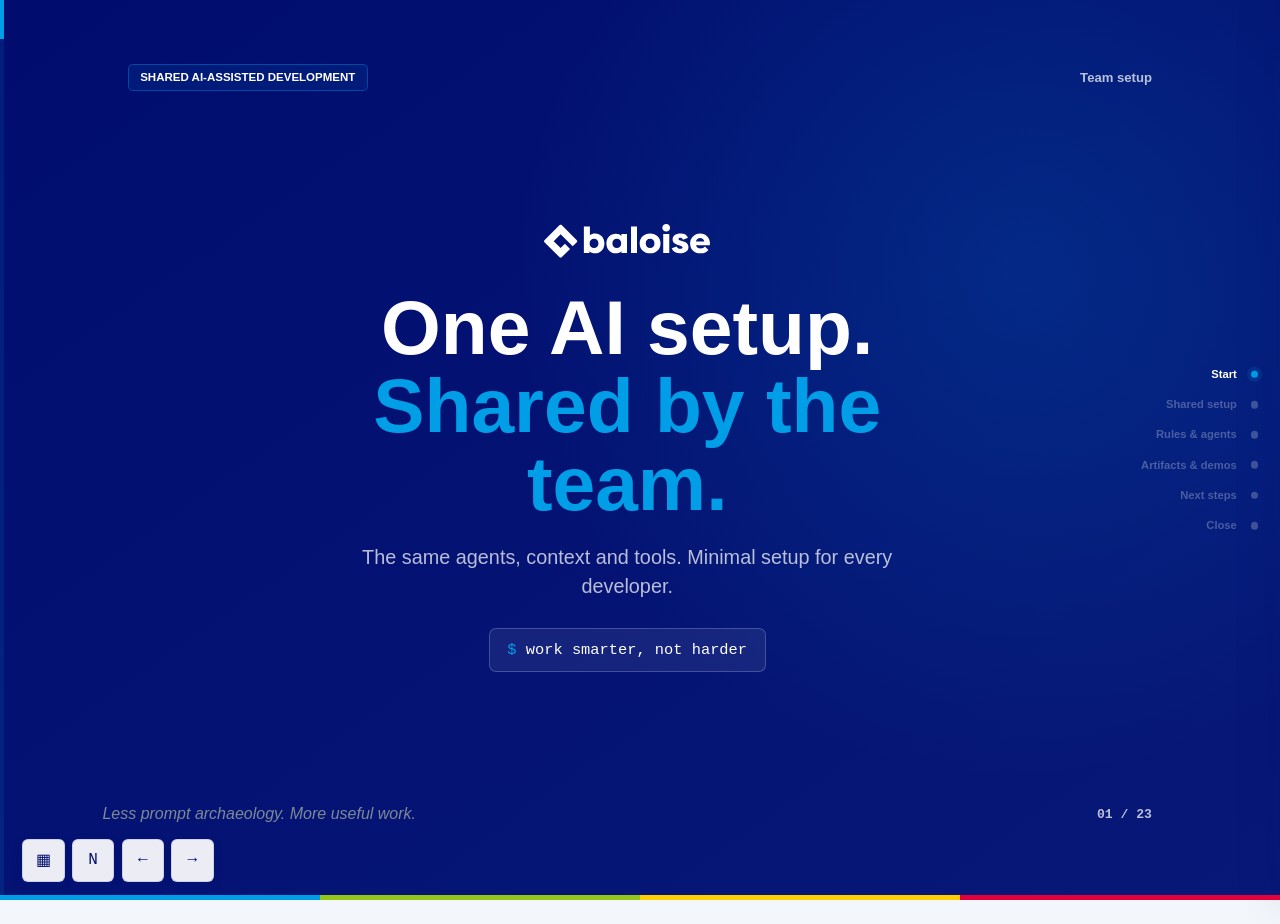
==== index.html @ f4392369 "Add AI workshop presentation" ====
<!doctype html>
<html lang="en">
<head>
  <meta charset="utf-8">
  <meta name="viewport" content="width=device-width, initial-scale=1">
  <meta name="color-scheme" content="dark">
  <title>From Individual AI Experiments to a Shared Team Workflow</title>
  <style>
    :root {
      --ink: #f7f3ea;
      --muted: #aaa8a0;
      --dim: #74756f;
      --night: #121514;
      --panel: #1b1f1d;
      --panel-strong: #222725;
      --line: #363c38;
      --coral: #ff6b52;
      --cyan: #4bd5e7;
      --mint: #6ce5a9;
      --yellow: #ffd166;
      --danger: #ff806c;
      --slide-padding: clamp(2rem, 5vw, 5.5rem);
      --display: "Bahnschrift", "Aptos Display", "Segoe UI", sans-serif;
      --body: "Aptos", "Trebuchet MS", sans-serif;
      --mono: "Cascadia Code", "Consolas", monospace;
    }

    * {
      box-sizing: border-box;
    }

    html,
    body {
      width: 100%;
      height: 100%;
      margin: 0;
      overflow: hidden;
      background: var(--night);
      color: var(--ink);
      font-family: var(--body);
    }

    body {
      background-image:
        linear-gradient(rgba(255, 255, 255, 0.025) 1px, transparent 1px),
        linear-gradient(90deg, rgba(255, 255, 255, 0.025) 1px, transparent 1px);
      background-size: 48px 48px;
    }

    button {
      color: inherit;
      font: inherit;
    }

    button:focus-visible {
      outline: 3px solid var(--cyan);
      outline-offset: 3px;
    }

    .deck {
      width: 100%;
      height: 100%;
      overflow: hidden;
    }

    .slide {
      position: absolute;
      inset: 0;
      display: grid;
      grid-template-rows: auto 1fr auto;
      gap: clamp(1rem, 2.5vh, 2rem);
      padding: var(--slide-padding);
      visibility: hidden;
      opacity: 0;
      transform: translateY(24px);
      transition: opacity 260ms ease, transform 260ms ease, visibility 260ms;
      isolation: isolate;
    }

    .slide::after {
      content: "";
      position: absolute;
      z-index: -1;
      right: -9vw;
      bottom: -18vw;
      width: min(46vw, 38rem);
      aspect-ratio: 1;
      border: 1px solid color-mix(in srgb, var(--slide-accent, var(--coral)) 36%, transparent);
      transform: rotate(18deg);
    }

    .slide.active {
      visibility: visible;
      opacity: 1;
      transform: translateY(0);
    }

    .slide.problem {
      --slide-accent: var(--coral);
    }

    .slide.solution {
      --slide-accent: var(--mint);
    }

    .slide.demo {
      --slide-accent: var(--cyan);
    }

    .slide.future {
      --slide-accent: var(--yellow);
    }

    .slide-header,
    .slide-footer {
      display: flex;
      align-items: center;
      justify-content: space-between;
      gap: 1rem;
      min-width: 0;
    }

    .kicker,
    .chapter,
    .slide-count {
      color: var(--muted);
      font-family: var(--mono);
      font-size: clamp(0.68rem, 1.1vw, 0.82rem);
      font-weight: 700;
      letter-spacing: 0;
      text-transform: uppercase;
    }

    .kicker {
      display: inline-flex;
      align-items: center;
      gap: 0.65rem;
      color: var(--slide-accent, var(--coral));
    }

    .kicker::before {
      content: "";
      width: 1.8rem;
      height: 0.2rem;
      background: currentColor;
    }

    .slide-body {
      display: grid;
      align-content: center;
      min-height: 0;
    }

    .slide-body.split {
      grid-template-columns: minmax(0, 1.04fr) minmax(18rem, 0.78fr);
      align-items: center;
      gap: clamp(2rem, 6vw, 7rem);
    }

    h1,
    h2,
    h3,
    p {
      margin-top: 0;
    }

    h1,
    h2,
    h3 {
      font-family: var(--display);
      font-weight: 720;
      letter-spacing: 0;
      text-wrap: balance;
    }

    h1 {
      max-width: 15ch;
      margin-bottom: 1.4rem;
      font-size: clamp(2.8rem, 7.1vw, 7.6rem);
      line-height: 0.96;
    }

    h2 {
      max-width: 17ch;
      margin-bottom: clamp(1rem, 2.2vh, 1.8rem);
      font-size: clamp(2.25rem, 5.2vw, 5.7rem);
      line-height: 0.98;
    }

    h3 {
      margin-bottom: 0.65rem;
      font-size: clamp(1.05rem, 1.7vw, 1.45rem);
      line-height: 1.15;
    }

    .accent {
      color: var(--slide-accent, var(--coral));
    }

    .lead {
      max-width: 52ch;
      margin-bottom: 0;
      color: var(--muted);
      font-size: clamp(1.1rem, 1.8vw, 1.55rem);
      line-height: 1.45;
    }

    .prompt {
      max-width: 46ch;
      margin: clamp(1.3rem, 3vh, 2.5rem) 0 0;
      padding-left: clamp(1.1rem, 2vw, 1.8rem);
      border-left: 0.28rem solid var(--slide-accent, var(--coral));
      font-family: var(--display);
      font-size: clamp(1.35rem, 2.8vw, 2.8rem);
      line-height: 1.2;
      text-wrap: balance;
    }

    .clean-list {
      display: grid;
      gap: clamp(0.75rem, 1.8vh, 1.2rem);
      max-width: 52rem;
      margin: 0;
      padding: 0;
      list-style: none;
      color: var(--muted);
      font-size: clamp(1.05rem, 1.75vw, 1.48rem);
      line-height: 1.35;
    }

    .clean-list li {
      position: relative;
      padding-left: 1.6rem;
    }

    .clean-list li::before {
      content: "";
      position: absolute;
      top: 0.58em;
      left: 0;
      width: 0.48rem;
      height: 0.48rem;
      background: var(--slide-accent, var(--coral));
    }

    .clean-list strong {
      color: var(--ink);
    }

    .signal {
      position: relative;
      display: grid;
      place-items: center;
      min-height: min(54vh, 31rem);
      overflow: hidden;
      border: 1px solid var(--line);
      background: rgba(27, 31, 29, 0.76);
    }

    .signal::before,
    .signal::after {
      content: "";
      position: absolute;
      width: 66%;
      aspect-ratio: 1;
      border: 1px solid color-mix(in srgb, var(--slide-accent, var(--coral)) 55%, transparent);
      transform: rotate(45deg);
    }

    .signal::after {
      width: 38%;
    }

    .signal-label {
      z-index: 1;
      width: 8rem;
      height: 8rem;
      display: grid;
      place-items: center;
      background: var(--slide-accent, var(--coral));
      color: var(--night);
      font-family: var(--display);
      font-size: 3rem;
      font-weight: 800;
    }

    .terminal {
      width: min(100%, 46rem);
      margin-top: clamp(1.5rem, 4vh, 3rem);
      overflow: hidden;
      border: 1px solid #454b47;
      background: #0b0e0d;
      box-shadow: 14px 14px 0 color-mix(in srgb, var(--slide-accent, var(--cyan)) 22%, transparent);
    }

    .terminal-bar {
      display: flex;
      align-items: center;
      gap: 0.45rem;
      height: 2.35rem;
      padding: 0 0.85rem;
      border-bottom: 1px solid #2b302d;
      background: #171b19;
    }

    .terminal-dot {
      width: 0.62rem;
      height: 0.62rem;
      border-radius: 50%;
      background: var(--dim);
    }

    .terminal-dot:first-child { background: var(--coral); }
    .terminal-dot:nth-child(2) { background: var(--yellow); }
    .terminal-dot:nth-child(3) { background: var(--mint); }

    .terminal code {
      display: block;
      padding: clamp(1.2rem, 3vw, 2rem);
      color: var(--ink);
      font-family: var(--mono);
      font-size: clamp(1.05rem, 2.2vw, 2rem);
      line-height: 1.5;
      white-space: nowrap;
    }

    .terminal code::before {
      content: "> ";
      color: var(--slide-accent, var(--cyan));
    }

    .lesson {
      align-self: end;
      max-width: 68rem;
      display: flex;
      align-items: end;
      justify-content: space-between;
      gap: 1.5rem;
      padding-top: 1.1rem;
      border-top: 1px solid var(--line);
      color: var(--muted);
      font-size: clamp(0.95rem, 1.45vw, 1.22rem);
      line-height: 1.4;
    }

    .lesson strong {
      color: var(--slide-accent, var(--mint));
      font-family: var(--mono);
      text-transform: uppercase;
    }

    .speaker-notes {
      display: none;
    }

    .flow {
      display: grid;
      grid-template-columns: repeat(3, 1fr);
      gap: 1px;
      width: min(100%, 64rem);
      margin-top: clamp(1.5rem, 4vh, 3rem);
      background: var(--line);
      border: 1px solid var(--line);
    }

    .flow-step {
      min-height: 8rem;
      padding: clamp(1rem, 2.4vw, 1.8rem);
      background: var(--panel);
    }

    .flow-step span {
      display: block;
      margin-bottom: 1rem;
      color: var(--slide-accent, var(--mint));
      font-family: var(--mono);
      font-weight: 700;
    }

    .flow-step p {
      margin: 0;
      color: var(--muted);
      line-height: 1.35;
    }

    .agent-grid,
    .topic-grid,
    .need-grid {
      display: grid;
      gap: 1px;
      width: min(100%, 68rem);
      background: var(--line);
      border: 1px solid var(--line);
    }

    .agent-grid,
    .topic-grid {
      grid-template-columns: repeat(2, 1fr);
    }

    .need-grid {
      grid-template-columns: repeat(3, 1fr);
    }

    .agent,
    .topic,
    .need {
      min-width: 0;
      padding: clamp(1rem, 2.5vw, 1.8rem);
      background: var(--panel);
    }

    .agent p,
    .topic p,
    .need p {
      margin: 0;
      color: var(--muted);
      font-size: clamp(0.9rem, 1.35vw, 1.12rem);
      line-height: 1.35;
    }

    .agent-number,
    .topic-number {
      display: block;
      margin-bottom: 0.8rem;
      color: var(--slide-accent, var(--mint));
      font-family: var(--mono);
      font-size: 0.8rem;
      font-weight: 700;
    }

    .measure {
      text-align: center;
    }

    .measure h2 {
      max-width: none;
      margin: 0;
      font-family: Georgia, "Times New Roman", serif;
      font-size: clamp(3.2rem, 9vw, 9.5rem);
      font-style: italic;
      font-weight: 500;
      line-height: 0.96;
    }

    .measure .approval {
      display: inline-block;
      margin-top: clamp(1.8rem, 5vh, 4rem);
      padding: 0.7rem 1rem;
      border: 1px solid var(--mint);
      color: var(--mint);
      font-family: var(--mono);
      font-size: clamp(0.85rem, 1.4vw, 1.1rem);
      text-transform: uppercase;
    }

    .agenda {
      display: grid;
      grid-template-columns: repeat(4, 1fr);
      gap: 1px;
      width: min(100%, 72rem);
      background: var(--line);
      border: 1px solid var(--line);
      counter-reset: agenda;
    }

    .agenda-item {
      min-height: 9rem;
      padding: clamp(1rem, 2vw, 1.5rem);
      background: var(--panel);
      counter-increment: agenda;
    }

    .agenda-item::before {
      content: "0" counter(agenda);
      display: block;
      margin-bottom: 1.1rem;
      color: var(--cyan);
      font-family: var(--mono);
      font-size: 0.8rem;
      font-weight: 700;
    }

    .agenda-item:nth-child(5)::before,
    .agenda-item:nth-child(6)::before,
    .agenda-item:nth-child(7)::before {
      content: counter(agenda);
    }

    .agenda-item p {
      margin: 0;
      color: var(--muted);
      line-height: 1.3;
    }

    .demo-layout {
      display: grid;
      grid-template-columns: minmax(0, 1fr) minmax(18rem, 0.8fr);
      align-items: center;
      gap: clamp(2rem, 6vw, 7rem);
    }

    .watch-list {
      display: grid;
      gap: 1px;
      background: var(--line);
      border: 1px solid var(--line);
    }

    .watch-item {
      display: flex;
      gap: 1rem;
      align-items: baseline;
      padding: 1rem 1.2rem;
      background: var(--panel);
      color: var(--muted);
      font-size: clamp(0.95rem, 1.45vw, 1.16rem);
    }

    .watch-item span {
      flex: 0 0 auto;
      color: var(--cyan);
      font-family: var(--mono);
      font-size: 0.78rem;
      font-weight: 700;
    }

    .pipeline {
      display: grid;
      grid-template-columns: repeat(5, 1fr);
      gap: 1px;
      width: min(100%, 74rem);
      background: var(--line);
      border: 1px solid var(--line);
      counter-reset: pipeline;
    }

    .pipeline-step {
      min-height: 9.5rem;
      padding: clamp(0.9rem, 1.8vw, 1.35rem);
      background: var(--panel);
      counter-increment: pipeline;
    }

    .pipeline-step::before {
      content: counter(pipeline, decimal-leading-zero);
      display: block;
      margin-bottom: 1.3rem;
      color: var(--yellow);
      font-family: var(--mono);
      font-size: 0.78rem;
      font-weight: 700;
    }

    .pipeline-step p {
      margin: 0;
      color: var(--muted);
      font-size: clamp(0.82rem, 1.2vw, 1rem);
      line-height: 1.35;
    }

    .closing-question {
      max-width: 31ch;
      margin: clamp(1.3rem, 3vh, 2.5rem) 0;
      color: var(--ink);
      font-family: Georgia, "Times New Roman", serif;
      font-size: clamp(1.5rem, 3.3vw, 3.3rem);
      font-style: italic;
      line-height: 1.2;
      text-wrap: balance;
    }

    .closing-beat {
      display: inline-block;
      padding: 0.7rem 0.9rem;
      background: var(--yellow);
      color: var(--night);
      font-family: var(--mono);
      font-size: clamp(0.72rem, 1.1vw, 0.9rem);
      font-weight: 700;
    }

    .controls {
      position: fixed;
      z-index: 20;
      right: 1.2rem;
      bottom: 1.1rem;
      display: flex;
      gap: 0.45rem;
    }

    .control-button {
      width: 2.65rem;
      height: 2.65rem;
      display: grid;
      place-items: center;
      padding: 0;
      border: 1px solid var(--line);
      background: rgba(18, 21, 20, 0.88);
      font-family: var(--mono);
      font-size: 1rem;
      cursor: pointer;
      backdrop-filter: blur(8px);
    }

    .control-button:hover {
      border-color: var(--cyan);
      color: var(--cyan);
    }

    .progress {
      position: fixed;
      z-index: 21;
      inset: 0 0 auto;
      height: 0.22rem;
      background: rgba(255, 255, 255, 0.08);
    }

    .progress-bar {
      width: 0;
      height: 100%;
      background: var(--coral);
      transition: width 220ms ease, background 220ms ease;
    }

    .notes-panel {
      position: fixed;
      z-index: 30;
      top: 0;
      right: 0;
      width: min(36rem, 92vw);
      height: 100%;
      padding: 4.5rem 2rem 2rem;
      overflow-y: auto;
      border-left: 1px solid var(--line);
      background: rgba(18, 21, 20, 0.98);
      transform: translateX(101%);
      transition: transform 220ms ease;
    }

    .notes-panel.open {
      transform: translateX(0);
    }

    .notes-panel h2 {
      margin-bottom: 1.5rem;
      font-size: 1.7rem;
    }

    .notes-content {
      color: #d3d0c8;
      font-size: 1.08rem;
      line-height: 1.65;
    }

    .notes-content p,
    .notes-content li {
      margin-bottom: 0.9rem;
    }

    .notes-close {
      position: absolute;
      top: 1rem;
      right: 1rem;
    }

    .overview .deck {
      display: grid;
      grid-template-columns: repeat(4, minmax(15rem, 1fr));
      gap: 1rem;
      padding: 1rem;
      overflow: auto;
    }

    .overview .slide {
      position: relative;
      inset: auto;
      width: 100%;
      min-height: 13rem;
      display: block;
      padding: 1.2rem;
      visibility: visible;
      opacity: 1;
      transform: none;
      overflow: hidden;
      border: 1px solid var(--line);
      background: var(--night);
      cursor: pointer;
    }

    .overview .slide.active {
      border-color: var(--cyan);
    }

    .overview .slide-header,
    .overview .slide-footer,
    .overview .lesson,
    .overview .signal,
    .overview .terminal,
    .overview .clean-list,
    .overview .flow,
    .overview .agent-grid,
    .overview .topic-grid,
    .overview .agenda,
    .overview .watch-list,
    .overview .pipeline,
    .overview .need-grid,
    .overview .lead,
    .overview .prompt,
    .overview .approval,
    .overview .closing-question,
    .overview .closing-beat {
      display: none;
    }

    .overview .slide-body,
    .overview .slide-body.split,
    .overview .demo-layout {
      display: block;
    }

    .overview h1,
    .overview h2 {
      display: block;
      margin: 0;
      font-size: 1.35rem;
      line-height: 1.08;
    }

    .overview .measure h2 {
      font-family: var(--display);
      font-style: normal;
    }

    @media (max-width: 900px) {
      :root {
        --slide-padding: clamp(1.3rem, 5vw, 2.5rem);
      }

      .slide-body.split,
      .demo-layout {
        grid-template-columns: 1fr;
        gap: 1.4rem;
      }

      .signal {
        display: none;
      }

      .need-grid,
      .pipeline {
        grid-template-columns: repeat(2, 1fr);
      }

      .agenda {
        grid-template-columns: repeat(2, 1fr);
      }

      .overview .deck {
        grid-template-columns: repeat(2, minmax(12rem, 1fr));
      }
    }

    @media (max-width: 620px) {
      .slide {
        overflow-x: hidden;
        overflow-y: auto;
        padding-bottom: 4.5rem;
      }

      .chapter {
        display: none;
      }

      .agent-grid,
      .topic-grid,
      .need-grid,
      .pipeline,
      .flow {
        grid-template-columns: 1fr;
      }

      .agenda {
        grid-template-columns: repeat(2, 1fr);
      }

      .agenda-item {
        min-height: 6.5rem;
      }

      .overview .deck {
        grid-template-columns: 1fr;
      }
    }

    @media (max-height: 720px) and (min-width: 901px) {
      :root {
        --slide-padding: 2rem 4rem;
      }

      h2 {
        font-size: clamp(2rem, 4.5vw, 4rem);
      }

      .clean-list {
        gap: 0.55rem;
        font-size: 1rem;
      }

      .agent,
      .topic,
      .need,
      .flow-step,
      .pipeline-step {
        padding: 0.9rem;
        min-height: 0;
      }
    }

    @media print {
      html,
      body {
        height: auto;
        overflow: visible;
        background: var(--night);
      }

      .deck {
        height: auto;
        overflow: visible;
      }

      .slide {
        position: relative;
        width: 100vw;
        height: 100vh;
        page-break-after: always;
        visibility: visible;
        opacity: 1;
        transform: none;
      }

      .controls,
      .progress,
      .notes-panel {
        display: none;
      }
    }

    @media (prefers-reduced-motion: reduce) {
      *,
      *::before,
      *::after {
        scroll-behavior: auto !important;
        transition-duration: 0.01ms !important;
      }
    }

    /* Corporate training theme */
    :root {
      --ink: #000d6e;
      --muted: #3d4f63;
      --dim: #7d8997;
      --night: #000d6e;
      --panel: #ffffff;
      --panel-strong: #f3f6fa;
      --line: #dde3ea;
      --coral: #e4003a;
      --cyan: #009ee7;
      --mint: #94c617;
      --yellow: #ffce00;
      --danger: #e4003a;
      --display: "Aptos Display", "Segoe UI", sans-serif;
      --body: "Aptos", "Segoe UI", sans-serif;
      --mono: "Cascadia Code", "Consolas", monospace;
    }

    html,
    body {
      background: #f3f6fa;
      color: var(--ink);
    }

    body::after {
      content: "";
      position: fixed;
      z-index: 50;
      inset: auto 0 0;
      height: 5px;
      background: linear-gradient(90deg, var(--cyan) 0 25%, var(--mint) 25% 50%, var(--yellow) 50% 75%, var(--coral) 75%);
      pointer-events: none;
    }

    .deck {
      background: #f3f6fa;
    }

    .slide {
      --slide-accent: var(--cyan);
      padding: clamp(2.5rem, 5vw, 5.5rem) clamp(5rem, 10vw, 11rem) clamp(3rem, 6vw, 5.5rem) clamp(3rem, 8vw, 9rem);
      background:
        radial-gradient(circle at 14% 18%, rgba(0, 158, 231, 0.06), transparent 24rem),
        #ffffff;
    }

    .slide::after {
      display: none;
    }

    .slide:first-child,
    .slide.dark-slide,
    .slide:last-child {
      background:
        radial-gradient(circle at 80% 30%, rgba(0, 158, 231, 0.16), transparent 32rem),
        linear-gradient(145deg, #000d6e, #071878);
      color: #ffffff;
    }

    .slide:first-child .chapter,
    .slide:first-child .lead,
    .slide:first-child .slide-count,
    .slide.dark-slide .chapter,
    .slide.dark-slide .slide-count,
    .slide:last-child .chapter,
    .slide:last-child .lead,
    .slide:last-child .slide-count {
      color: rgba(255, 255, 255, 0.72);
    }

    .slide:first-child .kicker,
    .slide.dark-slide .kicker,
    .slide:last-child .kicker {
      color: #ffffff;
    }

    .slide:first-child .accent,
    .slide.dark-slide .accent,
    .slide:last-child .accent {
      color: var(--cyan);
    }

    .slide:first-child .slide-header::after {
      display: none;
    }

    .slide:first-child .slide-body.split {
      display: flex;
      align-items: center;
      justify-content: center;
      text-align: center;
    }

    .slide:first-child .slide-body > div:first-child {
      display: flex;
      max-width: 62rem;
      flex-direction: column;
      align-items: center;
    }

    .slide:first-child h1 {
      max-width: 15ch;
      margin-bottom: 1.3rem;
      font-size: clamp(3.4rem, 6vw, 6.4rem);
    }

    .slide:first-child .signal {
      display: none;
    }

    .brand-mark {
      margin-bottom: clamp(1.5rem, 3vh, 2.4rem);
      color: #ffffff;
      line-height: 1;
    }

    .brand-logo {
      display: inline-flex;
      align-items: center;
    }

    .brand-logo svg {
      display: block;
      width: clamp(7.2rem, 10vw, 9.8rem);
      height: auto;
    }

    .brand-mark .brand-logo svg {
      width: clamp(9rem, 13vw, 12rem);
    }

    .brand-logo path {
      fill: currentColor;
    }

    .title-command {
      margin-top: clamp(1.5rem, 3vh, 2.4rem);
      padding: 0.75rem 1.1rem;
      border: 1px solid rgba(255, 255, 255, 0.2);
      border-radius: 7px;
      background: rgba(255, 255, 255, 0.07);
      color: #ffffff;
      font-family: var(--mono);
      font-size: clamp(0.85rem, 1.2vw, 1rem);
    }

    .title-command::before {
      content: "$ ";
      color: var(--cyan);
    }

    .slide-header {
      position: relative;
      z-index: 2;
    }

    .slide-header::after {
      display: none;
    }

    .header-logo {
      position: fixed;
      top: clamp(1.4rem, 3vw, 2.5rem);
      left: clamp(1.5rem, 3.5vw, 4rem);
      color: var(--ink);
    }

    .slide:first-child .header-logo,
    .slide.dark-slide .header-logo,
    .slide:last-child .header-logo {
      color: #ffffff;
    }

    .kicker {
      margin-left: clamp(0rem, 2vw, 2rem);
      padding: 0.4rem 0.7rem;
      border: 1px solid color-mix(in srgb, var(--slide-accent) 35%, transparent);
      border-radius: 5px;
      background: color-mix(in srgb, var(--slide-accent) 9%, transparent);
      color: var(--slide-accent);
      font-family: var(--body);
      font-size: clamp(0.68rem, 0.9vw, 0.8rem);
      letter-spacing: 0;
    }

    .kicker::before {
      display: none;
    }

    .chapter {
      color: var(--dim);
      font-family: var(--body);
      font-weight: 600;
      text-transform: none;
    }

    h1,
    h2,
    h3 {
      color: inherit;
      font-weight: 800;
    }

    h1 {
      max-width: 18ch;
      font-size: clamp(3rem, 6.3vw, 6.8rem);
      line-height: 1.02;
    }

    h2 {
      max-width: 21ch;
      width: fit-content;
      padding-bottom: 0.55rem;
      border-bottom: 0.22rem solid var(--slide-accent);
      font-size: clamp(2.3rem, 4.3vw, 4.8rem);
      line-height: 1.04;
    }

    h3 {
      color: var(--slide-accent);
    }

    .accent {
      color: var(--slide-accent);
    }

    .lead {
      color: var(--muted);
      font-size: clamp(1.05rem, 1.55vw, 1.42rem);
    }

    .prompt,
    .closing-question {
      padding: 1.25rem 1.5rem;
      border: 0;
      border-left: 5px solid var(--cyan);
      border-radius: 0 8px 8px 0;
      background: #f3f6fa;
      color: var(--ink);
      font-family: var(--body);
      font-style: normal;
      font-weight: 700;
      box-shadow: 0 5px 18px rgba(0, 13, 110, 0.06);
    }

    .clean-list {
      color: var(--muted);
    }

    .clean-list li {
      padding: 0.85rem 1rem 0.85rem 2.9rem;
      border: 1px solid var(--line);
      border-radius: 8px;
      background: #ffffff;
      box-shadow: 0 4px 14px rgba(0, 13, 110, 0.04);
    }

    .clean-list li::before {
      top: 1.25rem;
      left: 1.15rem;
      width: 0.62rem;
      height: 0.62rem;
      border-radius: 50%;
    }

    .clean-list strong {
      color: var(--ink);
    }

    .signal {
      min-height: min(48vh, 27rem);
      border: 0;
      border-radius: 8px;
      background: linear-gradient(145deg, #000d6e, #082080);
      box-shadow: 0 18px 48px rgba(0, 13, 110, 0.16);
    }

    .signal::before,
    .signal::after {
      border-color: rgba(255, 255, 255, 0.18);
      border-radius: 50%;
      transform: none;
    }

    .signal-label {
      width: auto;
      min-width: 7rem;
      height: 7rem;
      padding: 0 1.15rem;
      border: 1px solid rgba(255, 255, 255, 0.2);
      border-radius: 8px;
      background: rgba(255, 255, 255, 0.09);
      color: #ffffff;
      font-size: 2.5rem;
      backdrop-filter: blur(8px);
    }

    .terminal {
      border: 0;
      border-radius: 8px;
      background: #0b1437;
      box-shadow: 0 14px 32px rgba(0, 13, 110, 0.18);
    }

    .terminal-bar {
      background: #111d47;
    }

    .terminal code {
      color: #ffffff;
    }

    .lesson {
      max-width: none;
      padding: 1rem 1.2rem;
      border: 1px solid rgba(148, 198, 23, 0.35);
      border-left: 5px solid var(--mint);
      border-radius: 8px;
      background: #f6faea;
      color: var(--muted);
    }

    .lesson strong {
      color: #668c00;
      font-family: var(--body);
    }

    .flow,
    .agent-grid,
    .topic-grid,
    .need-grid,
    .agenda,
    .pipeline,
    .watch-list {
      gap: 1rem;
      border: 0;
      background: transparent;
    }

    .flow-step,
    .agent,
    .topic,
    .need,
    .agenda-item,
    .pipeline-step,
    .watch-item {
      border: 1px solid var(--line);
      border-radius: 8px;
      background: #ffffff;
      box-shadow: 0 5px 18px rgba(0, 13, 110, 0.05);
    }

    .flow-step span,
    .agent-number,
    .topic-number,
    .agenda-item::before,
    .pipeline-step::before,
    .watch-item span {
      color: var(--slide-accent);
    }

    .flow-step p,
    .agent p,
    .topic p,
    .need p,
    .agenda-item p,
    .pipeline-step p,
    .watch-item {
      color: var(--muted);
    }

    .measure h2 {
      width: auto;
      border: 0;
      color: #ffffff;
      font-family: var(--display);
      font-style: normal;
      font-weight: 800;
    }

    .measure .approval {
      border-radius: 6px;
      background: rgba(255, 255, 255, 0.08);
      color: #ffffff;
    }

    .closing-beat {
      border-radius: 5px;
    }

    .slide-footer {
      color: var(--dim);
    }

    .slide-count {
      color: var(--dim);
    }

    .controls {
      right: auto;
      left: 1.4rem;
      bottom: 1.15rem;
    }

    .control-button {
      border-color: rgba(0, 13, 110, 0.12);
      border-radius: 6px;
      background: rgba(255, 255, 255, 0.92);
      color: var(--ink);
      box-shadow: 0 3px 12px rgba(0, 13, 110, 0.08);
    }

    .progress {
      inset: 0 auto 0 0;
      width: 4px;
      height: 100%;
      background: rgba(0, 158, 231, 0.12);
    }

    .progress-bar {
      width: 100% !important;
      height: 0;
      background: var(--cyan) !important;
      transition: height 220ms ease;
    }

    .chapter-rail {
      position: fixed;
      z-index: 18;
      top: 50%;
      right: 1.35rem;
      display: grid;
      gap: 1.05rem;
      width: 7.5rem;
      transform: translateY(-50%);
    }

    .rail-item {
      position: relative;
      padding-right: 1.35rem;
      color: #aab3bf;
      font-size: 0.7rem;
      font-weight: 600;
      line-height: 1.2;
      text-align: right;
      transition: color 180ms ease;
    }

    .rail-item::after {
      content: "";
      position: absolute;
      top: 50%;
      right: 0;
      width: 0.48rem;
      height: 0.48rem;
      border-radius: 50%;
      background: #dce1e8;
      transform: translateY(-50%);
    }

    .rail-item.active {
      color: var(--cyan);
    }

    .rail-item.active::after {
      background: var(--cyan);
      box-shadow: 0 0 0 4px rgba(0, 158, 231, 0.14);
    }

    body.title-view .rail-item {
      color: rgba(255, 255, 255, 0.28);
    }

    body.title-view .rail-item.active {
      color: #ffffff;
    }

    body.title-view .rail-item::after {
      background: rgba(255, 255, 255, 0.24);
    }

    body.title-view .rail-item.active::after {
      background: var(--cyan);
    }

    .notes-panel {
      border-color: var(--line);
      background: rgba(255, 255, 255, 0.98);
      color: var(--ink);
      box-shadow: -12px 0 40px rgba(0, 13, 110, 0.12);
    }

    .notes-content {
      color: var(--muted);
    }

    .overview .deck {
      background: #f3f6fa;
    }

    .overview .slide {
      border-color: var(--line);
      border-radius: 8px;
      background: #ffffff;
      color: var(--ink);
      box-shadow: 0 5px 18px rgba(0, 13, 110, 0.06);
    }

    .overview .slide:first-child,
    .overview .slide.dark-slide,
    .overview .slide:last-child {
      background: var(--night);
      color: #ffffff;
    }

    @media (max-width: 900px) {
      .slide {
        padding: 4rem 2rem 5rem;
      }

      .slide-header::after {
        top: 1rem;
        left: 1.3rem;
      }

      .header-logo {
        top: 1rem;
        left: 1.3rem;
      }

      .kicker {
        margin-left: 0;
      }

      .chapter-rail {
        display: none;
      }
    }

    .step-row {
      display: grid;
      grid-template-columns: repeat(4, 1fr);
      gap: 1rem;
      width: min(100%, 72rem);
      margin-top: 2rem;
    }

    .step-card,
    .server-card,
    .permission-card,
    .workspace-card,
    .artifact-card,
    .response-card {
      border: 1px solid var(--line);
      border-radius: 8px;
      background: #ffffff;
      box-shadow: 0 5px 18px rgba(0, 13, 110, 0.05);
    }

    .step-card {
      position: relative;
      min-height: 9rem;
      padding: 1.35rem;
    }

    .step-card:not(:last-child)::after {
      content: "→";
      position: absolute;
      z-index: 2;
      top: 50%;
      right: -1.05rem;
      color: var(--cyan);
      font-size: 1.2rem;
      font-weight: 800;
      transform: translateY(-50%);
    }

    .step-card span,
    .code-caption,
    .mini-label {
      display: block;
      margin-bottom: 0.65rem;
      color: var(--slide-accent);
      font-size: 0.75rem;
      font-weight: 800;
      text-transform: uppercase;
    }

    .step-card p {
      margin: 0;
      color: var(--muted);
      font-size: clamp(0.98rem, 1.3vw, 1.15rem);
      line-height: 1.35;
    }

    .mcp-layout,
    .config-layout,
    .artifact-layout,
    .setup-layout,
    .response-layout {
      display: grid;
      grid-template-columns: minmax(0, 1fr) minmax(20rem, 0.9fr);
      gap: clamp(1.5rem, 3vw, 2.5rem);
      width: min(100%, 76rem);
      align-items: stretch;
    }

    .code-panel {
      min-width: 0;
      overflow: hidden;
      border-radius: 8px;
      background: #0b1437;
      color: #ffffff;
      box-shadow: 0 14px 32px rgba(0, 13, 110, 0.16);
    }

    .code-panel .terminal-bar {
      border-bottom-color: rgba(255, 255, 255, 0.08);
    }

    .code-panel pre {
      max-height: 22rem;
      margin: 0;
      padding: 1.35rem 1.5rem;
      overflow: hidden;
      font-family: var(--mono);
      font-size: clamp(0.76rem, 1.05vw, 0.98rem);
      line-height: 1.55;
      white-space: pre-wrap;
    }

    .code-key { color: #71d4ff; }
    .code-value { color: #b8dc69; }
    .code-comment { color: #8390ac; }

    .permission-card {
      position: relative;
      min-height: 21rem;
      padding: 1.5rem;
      border: 2px dashed #aeb9c6;
      background: #f7f9fb;
    }

    .permission-placeholder {
      display: grid;
      height: 100%;
      place-content: center;
      gap: 0.75rem;
      color: var(--dim);
      text-align: center;
    }

    .permission-placeholder strong {
      color: var(--ink);
      font-size: 1.15rem;
    }

    .permission-placeholder span {
      font-family: var(--mono);
      font-size: 0.8rem;
    }

    .server-grid {
      display: grid;
      grid-template-columns: repeat(3, 1fr);
      gap: 1rem;
      width: min(100%, 70rem);
      margin-top: 1.5rem;
    }

    .server-card {
      padding: 1.5rem;
    }

    .server-icon {
      width: 3.4rem;
      height: 3.4rem;
      display: grid;
      place-items: center;
      margin-bottom: 1.2rem;
      border-radius: 8px;
      background: var(--icon-bg, #e6f5fc);
      color: var(--icon-color, var(--cyan));
      font-family: var(--mono);
      font-size: 0.9rem;
      font-weight: 800;
    }

    .tone-green {
      --icon-bg: #eef8df;
      --icon-color: #557900;
    }

    .tone-yellow {
      --icon-bg: #fff4cf;
      --icon-color: #795f00;
    }

    .tone-cyan {
      --card-accent: var(--cyan);
    }

    .tone-mint {
      --card-accent: var(--mint);
    }

    .server-card p {
      margin: 0;
      color: var(--muted);
      line-height: 1.4;
    }

    .server-more {
      margin-top: 1.3rem;
      color: var(--muted);
      font-size: 1.05rem;
    }

    .git-tree {
      padding: 1.4rem 1.6rem;
      border-radius: 8px;
      background: #0b1437;
      color: #d9e2f4;
      font-family: var(--mono);
      font-size: clamp(0.82rem, 1.2vw, 1rem);
      line-height: 1.75;
      box-shadow: 0 14px 32px rgba(0, 13, 110, 0.16);
    }

    .git-tree strong {
      color: #71d4ff;
    }

    .git-tree .devtools-node {
      display: inline-block;
      padding: 0 0.35rem;
      border-radius: 4px;
      background: rgba(148, 198, 23, 0.18);
      color: #c7ec71;
    }

    .info-stack {
      display: grid;
      gap: 0.8rem;
    }

    .info-pill {
      padding: 0.9rem 1rem;
      border-left: 4px solid var(--cyan);
      border-radius: 0 7px 7px 0;
      background: #ffffff;
      color: var(--muted);
      box-shadow: 0 4px 14px rgba(0, 13, 110, 0.05);
    }

    .info-pill strong {
      color: var(--ink);
    }

    .share-flow {
      display: grid;
      grid-template-columns: 1fr auto 1.2fr auto 1fr;
      align-items: center;
      gap: 1rem;
      width: min(100%, 72rem);
    }

    .share-node {
      min-height: 10rem;
      display: grid;
      place-content: center;
      padding: 1.3rem;
      border: 1px solid var(--line);
      border-radius: 8px;
      background: #ffffff;
      color: var(--muted);
      text-align: center;
      box-shadow: 0 5px 18px rgba(0, 13, 110, 0.05);
    }

    .share-node strong {
      display: block;
      margin-bottom: 0.5rem;
      color: var(--ink);
      font-size: 1.25rem;
    }

    .share-node.hub {
      min-height: 14rem;
      border: 2px solid var(--cyan);
      background: #eef9fe;
    }

    .flow-arrow {
      color: var(--cyan);
      font-size: 1.6rem;
      font-weight: 800;
    }

    .setup-checks {
      display: grid;
      grid-template-columns: repeat(3, 1fr);
      gap: 1rem;
      width: min(100%, 72rem);
      margin-top: 1.5rem;
    }

    .setup-check {
      padding: 1.1rem 1.2rem;
      border-radius: 8px;
      background: #ffffff;
      color: var(--muted);
      box-shadow: 0 5px 18px rgba(0, 13, 110, 0.05);
    }

    .setup-check strong {
      display: block;
      margin-bottom: 0.35rem;
      color: var(--ink);
    }

    .comparison-grid {
      display: grid;
      grid-template-columns: repeat(2, 1fr);
      gap: 1.25rem;
      width: min(100%, 68rem);
    }

    .comparison-card {
      padding: 1.6rem;
      border: 1px solid var(--line);
      border-top: 5px solid var(--card-accent, var(--coral));
      border-radius: 8px;
      background: #ffffff;
      box-shadow: 0 5px 18px rgba(0, 13, 110, 0.05);
    }

    .comparison-card p {
      color: var(--muted);
      line-height: 1.45;
    }

    .permission-tags {
      display: flex;
      flex-wrap: wrap;
      gap: 0.45rem;
      margin-top: 1rem;
    }

    .permission-tag,
    .actor-tag {
      display: inline-block;
      padding: 0.32rem 0.55rem;
      border-radius: 4px;
      background: #eef3f7;
      color: var(--ink);
      font-family: var(--mono);
      font-size: 0.68rem;
      font-weight: 700;
      text-transform: uppercase;
    }

    .permission-tag.write { background: #fff0f3; color: #a8002a; }
    .permission-tag.read { background: #e8f7fd; color: #006e9f; }
    .permission-tag.approval { background: #f2f8e3; color: #557900; }

    .artifact-card {
      padding: 1.4rem;
    }

    .artifact-card h3,
    .response-card h3 {
      margin-bottom: 1rem;
    }

    .artifact-section {
      display: flex;
      align-items: center;
      gap: 0.75rem;
      padding: 0.72rem 0;
      border-bottom: 1px solid var(--line);
      color: var(--muted);
    }

    .artifact-section:last-child {
      border-bottom: 0;
    }

    .artifact-section span {
      width: 1.65rem;
      height: 1.65rem;
      display: grid;
      place-items: center;
      border-radius: 50%;
      background: #e8f7fd;
      color: #0079af;
      font-size: 0.72rem;
      font-weight: 800;
    }

    .artifact-gate {
      display: grid;
      place-items: center;
      min-height: 100%;
      padding: 2rem;
      border-radius: 8px;
      background: #000d6e;
      color: #ffffff;
      text-align: center;
    }

    .artifact-gate strong {
      display: block;
      margin-bottom: 1rem;
      color: #71d4ff;
      font-size: clamp(1.5rem, 2.6vw, 2.5rem);
    }

    .setup-layout {
      grid-template-columns: minmax(18rem, 0.9fr) minmax(0, 1.1fr);
    }

    .workspace-card {
      padding: 1.35rem;
    }

    .agent-picker-result {
      margin-top: 1rem;
    }

    .tool-grid {
      display: grid;
      grid-template-columns: repeat(2, 1fr);
      gap: 0.8rem;
    }

    .tool-tile {
      min-height: 6rem;
      padding: 1rem;
      border-radius: 7px;
      background: #f3f6fa;
    }

    .tool-tile strong {
      display: block;
      margin-bottom: 0.35rem;
      color: var(--ink);
    }

    .tool-tile span {
      color: var(--muted);
      font-size: 0.88rem;
    }

    .response-card {
      padding: 1.25rem 1.35rem;
    }

    .response-layout {
      grid-template-columns: minmax(16rem, 0.72fr) minmax(0, 1.28fr);
      width: min(100%, 60rem);
    }

    .response-block {
      padding: 0.75rem 0;
      border-bottom: 1px solid var(--line);
    }

    .response-block:last-child {
      border-bottom: 0;
    }

    .response-block strong {
      display: block;
      margin-bottom: 0.3rem;
      color: var(--ink);
    }

    .response-block p {
      margin: 0;
      color: var(--muted);
      font-size: 0.92rem;
      line-height: 1.35;
    }

    .chat-window {
      min-width: 0;
      overflow: hidden;
      border: 1px solid #2c385e;
      border-radius: 8px;
      background: #10172f;
      color: #eef3ff;
      box-shadow: 0 14px 32px rgba(0, 13, 110, 0.18);
    }

    .chat-header {
      display: flex;
      align-items: center;
      justify-content: space-between;
      gap: 1rem;
      padding: 0.8rem 1rem;
      border-bottom: 1px solid #2c385e;
      background: #18213f;
      font-size: 0.78rem;
    }

    .chat-header strong {
      color: #ffffff;
    }

    .chat-header span {
      color: #9da9c8;
      font-family: var(--mono);
    }

    .chat-message {
      display: grid;
      grid-template-columns: 2rem minmax(0, 1fr);
      gap: 0.8rem;
      padding: 1rem;
    }

    .chat-avatar {
      width: 2rem;
      height: 2rem;
      display: grid;
      place-items: center;
      border-radius: 5px;
      background: var(--cyan);
      color: #00124f;
      font-family: var(--mono);
      font-size: 0.68rem;
      font-weight: 800;
    }

    .chat-response {
      min-width: 0;
      font-size: clamp(0.74rem, 0.95vw, 0.9rem);
      line-height: 1.42;
    }

    .chat-response > strong {
      display: block;
      margin-bottom: 0.75rem;
      color: #ffffff;
    }

    .chat-section-title {
      margin: 0.8rem 0 0.45rem;
      color: #71d4ff;
      font-weight: 800;
    }

    .chat-finding {
      padding: 0.75rem 0.85rem;
      border-left: 4px solid #ffb547;
      border-radius: 0 5px 5px 0;
      background: #18213f;
    }

    .chat-finding code {
      color: #c7ec71;
      font-family: var(--mono);
      font-size: 0.78rem;
    }

    .chat-finding p,
    .chat-readiness p {
      margin: 0.35rem 0 0;
      color: #c9d2e8;
    }

    .chat-finding b,
    .chat-readiness b {
      color: #ffffff;
    }

    .chat-comment {
      margin-top: 0.65rem;
      padding: 0.6rem 0.75rem;
      border: 1px solid #344268;
      border-radius: 5px;
      color: #c9d2e8;
      font-style: italic;
    }

    .chat-readiness {
      margin-top: 0.65rem;
      padding: 0.65rem 0.75rem;
      border-radius: 5px;
      background: rgba(228, 0, 58, 0.16);
      color: #ffdce5;
    }

    .pipeline-step .actor-tag {
      margin-bottom: 0.8rem;
      background: #e8f7fd;
      color: #006e9f;
    }

    .pipeline-step .actor-tag.human { background: #fff4cf; color: #795f00; }
    .pipeline-step .actor-tag.team { background: #f0f7df; color: #557900; }

    .pipeline-step p {
      font-size: clamp(0.95rem, 1.3vw, 1.12rem);
      font-weight: 600;
    }

    .funny-footer {
      color: var(--dim);
      font-style: italic;
    }

    .dark-slide .funny-footer {
      color: rgba(255, 255, 255, 0.66);
    }

    @media (max-width: 900px) {
      .step-row,
      .server-grid,
      .setup-checks {
        grid-template-columns: repeat(2, 1fr);
      }

      .mcp-layout,
      .config-layout,
      .artifact-layout,
      .setup-layout,
      .response-layout {
        grid-template-columns: 1fr;
      }

      .share-flow {
        grid-template-columns: 1fr;
      }

      .flow-arrow {
        transform: rotate(90deg);
        text-align: center;
      }
    }

    @media (max-width: 620px) {
      .step-row,
      .server-grid,
      .setup-checks,
      .comparison-grid,
      .tool-grid {
        grid-template-columns: 1fr;
      }

      .step-card:not(:last-child)::after {
        display: none;
      }
    }
  </style>
</head>
<body>
  <div class="progress" aria-hidden="true"><div class="progress-bar"></div></div>

  <template id="brand-logo-template">
    <span class="brand-logo" aria-label="Baloise">
      <svg focusable="false" aria-hidden="true" viewBox="0 0 158 32" xmlns="http://www.w3.org/2000/svg">
        <path fill-rule="evenodd" clip-rule="evenodd" d="M112.351 3.52166C112.351 1.47065 114.09 0 116.118 0C118.146 0 119.727 1.47065 119.727 3.52166C119.727 5.57268 118.146 7.00945 116.118 7.00945C114.09 7.00945 112.351 5.57324 112.351 3.52166ZM113.231 9.43647H118.97V27.4547H113.231V9.43647ZM82.5903 2.46199H88.33V27.4541H82.5903V2.46199ZM48.3558 27.8995C53.6142 27.8995 57.3602 23.8647 57.3602 18.4631C57.3602 13.0609 53.7175 9.0266 48.4915 9.02715C46.5342 9.02715 44.8845 9.60807 43.5786 10.7022V2.46255H37.839V27.4547H43.132V25.9163C44.4378 27.1814 46.1908 27.8995 48.3558 27.8995ZM47.5312 14.02C49.9368 14.02 51.6893 15.8989 51.6893 18.4631C51.6893 21.0272 49.9368 22.8733 47.5312 22.8733C45.0224 22.8733 43.3034 21.0611 43.3034 18.4631C43.3034 15.8317 44.9877 14.02 47.5312 14.02ZM78.8057 27.4547V9.43647H73.5127V11.317C72.2409 10.0524 70.522 9.36815 68.2889 9.36815C63.0305 9.36815 59.2498 13.0614 59.2498 18.4631C59.2498 23.8647 63.0305 27.8995 68.2889 27.8995C70.5226 27.8995 72.2409 27.1464 73.5127 25.8135V27.4547H78.8057ZM69.114 14.02C71.6229 14.02 73.3072 15.83 73.3072 18.4631C73.3072 21.0617 71.6224 22.8733 69.114 22.8733C66.6744 22.8733 64.9554 21.0256 64.9554 18.4631C64.9554 15.9005 66.7084 14.02 69.114 14.02ZM100.74 9.02659C94.9667 9.02659 90.8422 13.0609 90.8422 18.463C90.8422 23.8308 94.9684 27.8995 100.74 27.8995C106.549 27.8995 110.673 23.8308 110.673 18.463C110.673 13.0609 106.546 9.02659 100.74 9.02659ZM100.774 14.0867C103.283 14.0867 104.899 15.8644 104.899 18.4286C104.899 21.0272 103.249 22.8389 100.774 22.8394C98.2656 22.8394 96.6159 20.9928 96.6159 18.463C96.6159 15.8639 98.2656 14.0867 100.774 14.0867ZM126.05 21.2666L121.307 23.0788C122.373 26.2267 125.294 27.8995 129.382 27.8962C134.159 27.8962 137.183 25.6397 137.183 21.9125C137.183 17.823 133.59 16.8788 130.834 16.1549C129.121 15.7047 127.732 15.3397 127.732 14.3566C127.732 13.6046 128.316 13.1603 129.484 13.1603C130.687 13.1603 131.547 13.7412 131.959 14.8697L136.705 13.0231C135.983 10.4945 133.302 9.02437 129.59 9.02437C125.019 9.02437 122.132 11.1465 122.132 14.6337C122.132 18.3232 125.492 19.3268 128.205 20.1373C130.043 20.6862 131.584 21.1465 131.584 22.2924C131.584 23.1127 130.896 23.6253 129.59 23.6253C127.734 23.6253 126.531 22.7711 126.05 21.2666ZM157.6 18.0871C157.6 13.644 154.094 8.99216 148.183 8.99216C142.959 8.99216 138.766 13.2686 138.766 18.463C138.766 23.8308 142.546 27.8995 148.527 27.8995C152.473 27.8995 154.804 26.3867 156.201 24.6616L152.901 21.3716C151.87 22.6401 150.726 23.2493 148.698 23.2493C146.533 23.2493 144.918 22.1552 144.334 20.1392H157.462C157.557 19.4593 157.603 18.7735 157.6 18.0871ZM144.264 16.5825C144.746 14.3943 146.223 13.2658 148.32 13.2658C150.416 13.2658 151.791 14.531 152.272 16.5825H144.264ZM16.7228 1.02356L31.1352 15.3613C31.2611 15.4866 31.3609 15.6354 31.4289 15.7991C31.497 15.9628 31.5319 16.1383 31.5318 16.3155C31.5316 16.4926 31.4964 16.668 31.428 16.8316C31.3597 16.9953 31.2596 17.1439 31.1335 17.269L27.2256 21.1566L15.7648 9.75525L9.17152 16.3143L15.7648 22.8733L19.8525 18.8063L24.7206 23.6486L16.7256 31.605C16.5997 31.7302 16.4503 31.8296 16.2859 31.8973C16.1215 31.9651 15.9453 32 15.7673 32C15.5893 32 15.4131 31.9651 15.2486 31.8973C15.0842 31.8296 14.9348 31.7302 14.809 31.605L0.396538 17.2673C0.142626 17.0145 0 16.6717 0 16.3143C0 15.9569 0.142626 15.6141 0.396538 15.3613L14.8062 1.02356C14.932 0.898338 15.0814 0.799001 15.2458 0.731227C15.4103 0.663454 15.5865 0.628572 15.7645 0.628572C15.9425 0.628572 16.1187 0.663454 16.2831 0.731227C16.4475 0.799001 16.5969 0.898338 16.7228 1.02356Z" />
      </svg>
    </span>
  </template>

  <main class="deck" aria-live="polite">
    <section class="slide active" data-section="Opening" data-accent="cyan">
      <header class="slide-header">
        <span class="kicker">Shared AI-assisted development</span>
        <span class="chapter">Team setup</span>
      </header>
      <div class="slide-body split">
        <div>
          <div class="brand-mark"></div>
          <h1>One AI setup.<br><span class="accent">Shared by the team.</span></h1>
          <p class="lead">The same agents, context and tools. Minimal setup for every developer.</p>
          <div class="title-command">work smarter, not harder</div>
        </div>
      </div>
      <footer class="slide-footer">
        <span class="funny-footer">Less prompt archaeology. More useful work.</span>
        <span class="slide-count"></span>
      </footer>
      <aside class="speaker-notes">
        <p>We are not trying to give everyone another tool to configure and babysit. The goal is one shared AI-assisted development setup that every developer can use with minimal local work.</p>
        <p>This is how we moved from individual experiments to shared agents, context, integrations and controls.</p>
      </aside>
    </section>

    <section class="slide" data-section="Opening" data-accent="cyan">
      <header class="slide-header">
        <span class="kicker">Where we started</span>
        <span class="chapter">Version 0.1</span>
      </header>
      <div class="slide-body">
        <h2>We started small: <span class="accent">one custom agent.</span></h2>
        <div class="step-row">
          <article class="step-card"><span>01 · Create</span><p>Define a custom agent in VS Code.</p></article>
          <article class="step-card"><span>02 · Copy</span><p>Paste the task from Azure DevOps into chat.</p></article>
          <article class="step-card"><span>03 · Build</span><p>The agent finds the code and makes the requested change.</p></article>
          <article class="step-card"><span>04 · Ask</span><p>How do we make this reliable for the whole team?</p></article>
        </div>
      </div>
      <footer class="slide-footer">
        <span class="funny-footer">Version 0.1: copy, paste, hope.</span>
        <span class="slide-count"></span>
      </footer>
      <aside class="speaker-notes">
        <p>Our first agent was intentionally simple. We told it what kind of work to do, copied a PBI from Azure DevOps, and let it make the requested changes.</p>
        <p>That proved the basic idea. The next question was what the agent needed to become reliable and reusable across the whole team.</p>
      </aside>
    </section>

    <section class="slide problem" data-section="Problem 1" data-accent="coral">
      <header class="slide-header">
        <span class="kicker">Lesson 01 · Context</span>
        <span class="chapter">1 / 5 lessons</span>
      </header>
      <div class="slide-body">
        <h2>The prompt is only <span class="accent">part of the task.</span></h2>
        <div class="topic-grid">
          <article class="topic"><span class="topic-number">ACCEPTANCE CRITERIA</span><p>What must be true when the work is finished?</p></article>
          <article class="topic"><span class="topic-number">DISCUSSION</span><p>Which decisions and clarifications were added later?</p></article>
          <article class="topic"><span class="topic-number">RELATIONS</span><p>Which parent, child and related PBIs shape the scope?</p></article>
          <article class="topic"><span class="topic-number">PR CONTEXT</span><p>Is related work already open or implemented elsewhere?</p></article>
        </div>
      </div>
      <footer class="slide-footer">
        <span class="funny-footer">The PBI had lore. The prompt had a paragraph.</span>
        <span class="slide-count"></span>
      </footer>
      <aside class="speaker-notes">
        <p>Copying the description was not enough. The agent also needs acceptance criteria, discussion history, parent and child items, related PBIs and sometimes already-open PRs.</p>
        <p>Manually collecting that context for every chat is slow and unreliable. The agent needed a direct, controlled way to read it.</p>
      </aside>
    </section>

    <section class="slide solution" data-section="Solution 1" data-accent="mint">
      <header class="slide-header">
        <span class="kicker">Connection 01 · Azure DevOps MCP</span>
        <span class="chapter">Configuration + permissions</span>
      </header>
      <div class="slide-body">
        <h2>Let the agent read <span class="accent">Azure DevOps.</span></h2>
        <div class="mcp-layout">
          <div class="code-panel">
            <div class="terminal-bar"><i class="terminal-dot"></i><i class="terminal-dot"></i><i class="terminal-dot"></i></div>
            <pre><span class="code-comment">// mcp.json</span>
{
  <span class="code-key">"servers"</span>: {
    <span class="code-key">"microsoft/azure-devops-mcp"</span>: {
      <span class="code-key">"type"</span>: <span class="code-value">"http"</span>,
      <span class="code-key">"url"</span>: <span class="code-value">"https://mcp.dev.azure.com/baloise"</span>
    }
  }
}</pre>
          </div>
          <div class="permission-card" aria-label="Placeholder for VS Code permissions screenshot">
            <div class="permission-placeholder">
              <span>SCREENSHOT PLACEHOLDER</span>
              <strong>VS Code · Manage Tool Approval</strong>
              <span>Show read tools trusted<br>writes always reviewable</span>
            </div>
          </div>
        </div>
      </div>
      <div class="lesson"><span><strong>What changed</strong> Agents read external context quickly while permissions keep writes controlled. No more context relay race.</span><span class="slide-count"></span></div>
      <aside class="speaker-notes">
        <p>We connect Azure DevOps through Microsoft’s MCP server. The agent can fetch work items, relations, discussions, repositories and PR information with the user’s existing access.</p>
        <p>Tool permissions remain explicit. Read operations can be trusted; write operations stay reviewable. Replace the placeholder with a screenshot from Chat: Manage Tool Approval before presenting.</p>
      </aside>
    </section>

    <section class="slide solution" data-section="MCP" data-accent="cyan">
      <header class="slide-header">
        <span class="kicker">MCP servers</span>
        <span class="chapter">Tools beyond the workspace</span>
      </header>
      <div class="slide-body">
        <h2>One protocol. <span class="accent">Many capabilities.</span></h2>
        <div class="server-grid">
          <article class="server-card"><span class="server-icon">ADO</span><h3>Azure DevOps</h3><p>Work items, discussions, repositories, pull requests, builds and tests.</p></article>
          <article class="server-card tone-green"><span class="server-icon">PW</span><h3>Playwright</h3><p>Open the application, exercise flows and verify the UI in a real browser.</p></article>
          <article class="server-card tone-yellow"><span class="server-icon">AG</span><h3>AG Grid</h3><p>Version-aware documentation and examples for our frontend use case.</p></article>
        </div>
        <p class="server-more">And many more: public servers, internal tools and future team integrations can use the same model.</p>
      </div>
      <footer class="slide-footer">
        <span class="funny-footer">Yes, there is probably an MCP server for that.</span>
        <span class="slide-count"></span>
      </footer>
      <aside class="speaker-notes">
        <p>MCP is not only about Azure DevOps. We currently configure Azure DevOps, Playwright and AG Grid because they solve concrete problems for our team.</p>
        <p>The important part is the pattern: agents can use approved external tools through one protocol, and we can add internal integrations later without redesigning every agent.</p>
      </aside>
    </section>

    <section class="slide problem" data-section="Problem 2" data-accent="coral">
      <header class="slide-header">
        <span class="kicker">Lesson 02 · Project context</span>
        <span class="chapter">2 / 5 lessons</span>
      </header>
      <div class="slide-body">
        <h2>The agent kept <span class="accent">rediscovering the workspace.</span></h2>
        <div class="config-layout">
          <div class="git-tree"><strong>C:\git\</strong><br>├── Beheerstool\<br>├── Brandkast\<br>├── BrunoCollections\<br>├── LegacyBrandkast\<br>├── TaskCreateEngine\<br>└── <span class="devtools-node">DevTools\</span></div>
          <div class="info-stack">
            <div class="info-pill"><strong>Code paths:</strong> Which repository and layer own the behavior?</div>
            <div class="info-pill"><strong>Git context:</strong> Which repo, remote and base branch apply?</div>
            <div class="info-pill"><strong>Related systems:</strong> Is legacy code or a Bruno collection involved?</div>
            <div class="info-pill"><strong>Commands:</strong> Which tests, lint and build checks must run?</div>
          </div>
        </div>
      </div>
      <footer class="slide-footer">
        <span class="funny-footer">The agent should not need a treasure map every morning.</span>
        <span class="slide-count"></span>
      </footer>
      <aside class="speaker-notes">
        <p>Even with the PBI context, every new session had to discover our local workspace again: repositories, code paths, remotes, branches, linked projects and validation commands.</p>
        <p>That repeated investigation costs time and tokens, and it can produce different answers on different machines.</p>
      </aside>
    </section>

    <section class="slide solution" data-section="Solution 2" data-accent="mint">
      <header class="slide-header">
        <span class="kicker">Project map · config.json</span>
        <span class="chapter">One source of project metadata</span>
      </header>
      <div class="slide-body">
        <h2>Put project knowledge in <span class="accent">configuration.</span></h2>
        <div class="config-layout">
          <div class="code-panel">
            <div class="terminal-bar"><i class="terminal-dot"></i><i class="terminal-dot"></i><i class="terminal-dot"></i></div>
            <pre><span class="code-key">"Beheerstool"</span>: {
  <span class="code-key">"path"</span>: <span class="code-value">"../Beheerstool"</span>,
  <span class="code-key">"repo"</span>: <span class="code-value">"Beheerstool"</span>,
  <span class="code-key">"branch"</span>: <span class="code-value">"develop"</span>,
  <span class="code-key">"checks"</span>: {
    <span class="code-key">"frontend"</span>: [
      <span class="code-value">"npm run lint"</span>,
      <span class="code-value">"npm run test:ci"</span>,
      <span class="code-value">"npm run build"</span>
    ],
    <span class="code-key">"backend"</span>: [<span class="code-value">"dotnet test …"</span>]
  }
}</pre>
          </div>
          <div class="info-stack">
            <div class="info-pill"><strong>Resolve</strong> the project and repository without guessing.</div>
            <div class="info-pill"><strong>Use</strong> the configured base branch and linked collections.</div>
            <div class="info-pill"><strong>Run</strong> the same quality gates on every machine.</div>
            <div class="info-pill"><strong>Update once</strong> when a project moves or a command changes.</div>
          </div>
        </div>
      </div>
      <div class="lesson"><span><strong>What changed</strong> Agents resolve project paths, branches and checks from one source. No more branch-name roulette.</span><span class="slide-count"></span></div>
      <aside class="speaker-notes">
        <p>The real config contains the local path, Azure repository, base branch, linked Bruno collection where relevant, and the quality gates for each project.</p>
        <p>Instead of rediscovering or guessing, every agent reads the same project map.</p>
      </aside>
    </section>

    <section class="slide problem" data-section="Sharing" data-accent="coral">
      <header class="slide-header">
        <span class="kicker">The team problem</span>
        <span class="chapter">Useful locally is not shared</span>
      </header>
      <div class="slide-body">
        <h2>How does the setup work for <span class="accent">everyone?</span></h2>
        <div class="step-row">
          <article class="step-card"><span>Developer A</span><p>Improves an agent or adds a missing rule.</p></article>
          <article class="step-card"><span>Manual sharing</span><p>Files move through chat, wiki pages or copied settings.</p></article>
          <article class="step-card"><span>Developer B</span><p>Has an older version with different behavior.</p></article>
          <article class="step-card"><span>New colleague</span><p>Repeats the entire setup from memory.</p></article>
        </div>
      </div>
      <footer class="slide-footer">
        <span class="funny-footer">Nothing scales like “I’ll send you my settings.”</span>
        <span class="slide-count"></span>
      </footer>
      <aside class="speaker-notes">
        <p>A good personal setup still leaves a distribution problem. Copying agent files and settings manually creates drift, and onboarding depends on who remembers the latest steps.</p>
        <p>We needed the setup to be versioned, reviewable and easy to update for the whole team.</p>
      </aside>
    </section>

    <section class="slide solution" data-section="Sharing" data-accent="mint">
      <header class="slide-header">
        <span class="kicker">Shared DevTools repository</span>
        <span class="chapter">Clone once · update together</span>
      </header>
      <div class="slide-body">
        <h2>Make the setup a <span class="accent">team repository.</span></h2>
        <div class="share-flow">
          <div class="share-node"><strong>One-time setup</strong><span>Clone DevTools under C:\git</span></div>
          <span class="flow-arrow">→</span>
          <div class="share-node hub"><strong>C:\git\DevTools</strong><span>Agents · rules · config · MCP · artifacts</span></div>
          <span class="flow-arrow">→</span>
          <div class="share-node"><strong>Team updates</strong><span>Review changes, then git pull</span></div>
        </div>
        <div class="setup-checks">
          <div class="setup-check"><strong>Open `C:\git`</strong>All sibling projects are visible in one VS Code workspace.</div>
          <div class="setup-check"><strong>Register once</strong>VS Code discovers shared agents and instructions.</div>
          <div class="setup-check"><strong>Improve once</strong>The next pull gives everyone the same version.</div>
        </div>
      </div>
      <footer class="slide-footer">
        <span class="funny-footer">`git pull`: the team-wide upgrade button.</span>
        <span class="slide-count"></span>
      </footer>
      <aside class="speaker-notes">
        <p>DevTools lives beside the product repositories under C:\git. We open VS Code at that root, so agents can access DevTools and all configured sibling projects in one workspace.</p>
        <p>Each developer clones and registers the setup once. Improvements are reviewed in Git and distributed with a pull instead of another setup meeting.</p>
      </aside>
    </section>

    <section class="slide problem" data-section="Problem 3" data-accent="coral">
      <header class="slide-header">
        <span class="kicker">Lesson 03 · Conventions</span>
        <span class="chapter">3 / 5 lessons</span>
      </header>
      <div class="slide-body">
        <h2>The codebase has rules <span class="accent">the agent cannot see.</span></h2>
        <div class="comparison-grid">
          <article class="comparison-card tone-cyan"><h3>In our heads</h3><p>We know the layers, naming, security boundaries, validation style and which existing pattern to copy.</p><p>We also know which “technically valid” solution would be wrong for this team.</p></article>
          <article class="comparison-card"><h3>In the model</h3><p>The same task can be solved ten plausible ways unless we provide the local constraints.</p><p>Without guidance, every session can make a different architectural choice.</p></article>
        </div>
      </div>
      <footer class="slide-footer">
        <span class="funny-footer">Ten implementations enter. One convention leaves.</span>
        <span class="slide-count"></span>
      </footer>
      <aside class="speaker-notes">
        <p>Developers carry a large amount of codebase knowledge in their heads. The model sees source files, but it does not automatically know which architecture, naming and safety constraints the team considers correct.</p>
        <p>AI can produce many valid-looking implementations. We need it to choose the one that fits our codebase.</p>
      </aside>
    </section>

    <section class="slide solution" data-section="Solution 3" data-accent="mint">
      <header class="slide-header">
        <span class="kicker">Instructions · Rules as context</span>
        <span class="chapter">Shared + backend + frontend</span>
      </header>
      <div class="slide-body">
        <h2>Write down what <span class="accent">“good” means here.</span></h2>
        <div class="server-grid">
          <article class="server-card"><span class="server-icon">ALL</span><h3>Shared rules</h3><p>Never invent business rules. Keep scope minimal. Preserve user changes. Report a check only when it ran.</p></article>
          <article class="server-card tone-green"><span class="server-icon">.NET</span><h3>Backend rules</h3><p>Dependencies point inward. Keep controllers thin. Pass cancellation tokens. Return ProblemDetails.</p></article>
          <article class="server-card tone-yellow"><span class="server-icon">UI</span><h3>Frontend rules</h3><p>Use Baloise components and events. Keep transport in services. Follow established test patterns.</p></article>
        </div>
      </div>
      <footer class="slide-footer">
        <span class="funny-footer">Tribal knowledge, now searchable as Markdown.</span>
        <span class="slide-count"></span>
      </footer>
      <aside class="speaker-notes">
        <p>We wrote the team’s rules down in three layers. Shared rules apply everywhere; backend and frontend instructions load only for matching files.</p>
        <p>The examples on screen are real rules from DevTools. They cover business ambiguity, scope, validation, architecture, security and framework-specific patterns.</p>
      </aside>
    </section>

    <section class="slide problem" data-section="Problem 4" data-accent="coral">
      <header class="slide-header">
        <span class="kicker">Lesson 04 · Responsibility</span>
        <span class="chapter">4 / 5 lessons</span>
      </header>
      <div class="slide-body">
        <h2>One agent for everything is <span class="accent">good at nothing.</span></h2>
        <div class="comparison-grid">
          <article class="comparison-card"><h3>General-purpose agent</h3><p>One long prompt, every tool, unclear write rights and a different workflow depending on the request.</p><div class="permission-tags"><span class="permission-tag write">Broad access</span><span class="permission-tag">Variable output</span></div></article>
          <article class="comparison-card tone-mint"><h3>Specialized agents</h3><p>One responsibility, fixed stages, only the tools it needs and an output structure we can review.</p><div class="permission-tags"><span class="permission-tag read">Focused tools</span><span class="permission-tag approval">Explicit gates</span></div></article>
        </div>
      </div>
      <footer class="slide-footer">
        <span class="funny-footer">One agent, seventeen hats, zero dress code.</span>
        <span class="slide-count"></span>
      </footer>
      <aside class="speaker-notes">
        <p>Implementing a PBI, reviewing a PR, maintaining API requests and preparing backlog work are different jobs. They need different tools, permissions and stopping points.</p>
        <p>A single general agent made those boundaries unclear. Specialized agents make the workflow predictable.</p>
      </aside>
    </section>

    <section class="slide solution" data-section="Solution 4" data-accent="mint">
      <header class="slide-header">
        <span class="kicker">Four specialized agents</span>
        <span class="chapter">Tools and rights fit the job</span>
      </header>
      <div class="slide-body">
        <h2>Four jobs. <span class="accent">Four permission sets.</span></h2>
        <div class="agent-grid">
          <article class="agent"><span class="agent-number">01</span><h3>Implement PBI</h3><p>Researches, plans, writes after approval and validates the implementation.</p><div class="permission-tags"><span class="permission-tag write">Code write</span><span class="permission-tag approval">Approval gate</span><span class="permission-tag read">ADO + Playwright</span></div></article>
          <article class="agent"><span class="agent-number">02</span><h3>PR Review</h3><p>Reviews changed behavior, work-item alignment, risks and missing tests.</p><div class="permission-tags"><span class="permission-tag read">Read only</span><span class="permission-tag read">ADO + Playwright</span></div></article>
          <article class="agent"><span class="agent-number">03</span><h3>Bruno Sync</h3><p>Discovers endpoints and keeps ready-to-run API requests aligned.</p><div class="permission-tags"><span class="permission-tag approval">Collection approval</span><span class="permission-tag read">Endpoint scan</span></div></article>
          <article class="agent"><span class="agent-number">04</span><h3>Grey-ops Helper</h3><p>Helps the technical lead split Features into reviewable PBIs and Tasks.</p><div class="permission-tags"><span class="permission-tag read">ADO read</span><span class="permission-tag approval">Approved item write</span></div></article>
        </div>
      </div>
      <footer class="slide-footer">
        <span class="funny-footer">Fewer hats. Fewer surprises.</span>
        <span class="slide-count"></span>
      </footer>
      <aside class="speaker-notes">
        <p>The write-enabled Implement PBI agent still stops at a hard approval gate. PR Review remains read-only. Bruno Sync proposes collection updates, and Grey-ops helps the technical lead prepare and create only approved backlog items.</p>
        <p>The tools and permissions are part of each agent definition, not an informal promise.</p>
      </aside>
    </section>

    <section class="slide problem" data-section="Problem 5" data-accent="coral">
      <header class="slide-header">
        <span class="kicker">Lesson 05 · Continuity</span>
        <span class="chapter">5 / 5 lessons</span>
      </header>
      <div class="slide-body">
        <h2>Research trapped in chat is <span class="accent">temporary.</span></h2>
        <div class="step-row">
          <article class="step-card"><span>Read</span><p>The agent collects PBI context, code patterns and Git state.</p></article>
          <article class="step-card"><span>Reason</span><p>It identifies facts, assumptions, unknowns and blockers.</p></article>
          <article class="step-card"><span>Plan</span><p>It maps acceptance criteria to files, behavior and checks.</p></article>
          <article class="step-card"><span>Lose?</span><p>A closed session should not force the team to repeat that work.</p></article>
        </div>
      </div>
      <footer class="slide-footer">
        <span class="funny-footer">Chat memory is not project memory.</span>
        <span class="slide-count"></span>
      </footer>
      <aside class="speaker-notes">
        <p>The Implement PBI agent does substantial work before it touches code: requirement analysis, code research, Git checks, questions, risks and an acceptance-criteria plan.</p>
        <p>That research should be reviewable and reusable even when the chat is closed or another developer continues the task.</p>
      </aside>
    </section>

    <section class="slide solution dark-slide" data-section="Artifact" data-accent="cyan">
      <header class="slide-header">
        <span class="kicker">Implement PBI · Artifact</span>
        <span class="chapter">The contract before code</span>
      </header>
      <div class="slide-body">
        <h2>Save the research. <span class="accent">Stop at approval.</span></h2>
        <div class="artifact-layout">
          <article class="artifact-card">
            <h3>artifacts/Beheerstool/PBI-419183.md</h3>
            <div class="artifact-section"><span>1</span>Facts and confirmed requirements</div>
            <div class="artifact-section"><span>2</span>Assumptions, unknowns and blockers</div>
            <div class="artifact-section"><span>3</span>Relevant code, tests and Git state</div>
            <div class="artifact-section"><span>4</span>Acceptance criteria mapped to evidence</div>
            <div class="artifact-section"><span>5</span>Implementation plan and quality gates</div>
          </article>
          <div class="artifact-gate"><div><strong>Approve implementation?</strong><p>No code, branch or Azure mutation before the human answers blockers and approves the plan.</p></div></div>
        </div>
      </div>
      <footer class="slide-footer">
        <span class="funny-footer">The artifact remembers so we do not have to.</span>
        <span class="slide-count"></span>
      </footer>
      <aside class="speaker-notes">
        <p>The artifact is a local continuity cache at a predictable project and PBI path. It records the evidence, open questions, plan, pre-existing changes and later the validation results.</p>
        <p>The agent presents the plan and asks “Approve implementation?” This is a hard gate: no code, branch or Azure mutation before clear human approval.</p>
      </aside>
    </section>

    <section class="slide demo" data-section="Setup" data-accent="cyan">
      <header class="slide-header">
        <span class="kicker">The complete setup</span>
        <span class="chapter">One workspace · shared capabilities</span>
      </header>
      <div class="slide-body">
        <h2>What the agent sees from <span class="accent">C:\git.</span></h2>
        <div class="setup-layout">
          <div class="git-tree"><strong>C:\git\</strong><br>├── Beheerstool\<br>├── Brandkast\<br>├── BrunoCollections\<br>├── TaskCreateEngine\<br>└── <span class="devtools-node">DevTools\</span><br>&nbsp;&nbsp;&nbsp;&nbsp;├── agents\<br>&nbsp;&nbsp;&nbsp;&nbsp;├── rules\<br>&nbsp;&nbsp;&nbsp;&nbsp;├── mcp\<br>&nbsp;&nbsp;&nbsp;&nbsp;└── artifacts\</div>
          <article class="workspace-card">
            <div class="tool-grid">
              <div class="tool-tile"><strong>config.json</strong><span>Projects, repos, branches and checks</span></div>
              <div class="tool-tile"><strong>instructions</strong><span>Shared, backend and frontend rules</span></div>
              <div class="tool-tile"><strong>MCP servers</strong><span>Azure DevOps, Playwright and AG Grid</span></div>
              <div class="tool-tile"><strong>artifacts</strong><span>Reviewable research and continuity</span></div>
            </div>
            <div class="info-pill agent-picker-result"><strong>Result: the agent picker</strong> Implement PBI · PR Review · Bruno Sync · Grey-ops Helper</div>
          </article>
        </div>
      </div>
      <footer class="slide-footer">
        <span class="funny-footer">One folder to rule the setup. Calmly.</span>
        <span class="slide-count"></span>
      </footer>
      <aside class="speaker-notes">
        <p>This is the setup as a whole. Product repositories and DevTools are siblings under C:\git. The workspace exposes code, shared agents, rules, MCP configuration and artifacts at the same time.</p>
        <p>The result is visible in the VS Code agent picker: four team workflows, all backed by the same configuration and instructions.</p>
      </aside>
    </section>

    <section class="slide demo" data-section="Demo 1" data-accent="cyan">
      <header class="slide-header">
        <span class="kicker">Demo 01 · PBI to plan</span>
        <span class="chapter">Implement PBI</span>
      </header>
      <div class="slide-body demo-layout">
        <div>
          <h2>PBI → <span class="accent">reviewable plan.</span></h2>
          <div class="terminal" aria-label="PBI agent command">
            <div class="terminal-bar"><i class="terminal-dot"></i><i class="terminal-dot"></i><i class="terminal-dot"></i></div>
            <code>{PBI-ID} Beheerstool</code>
          </div>
        </div>
        <div class="watch-list">
          <div class="watch-item"><span>01</span>Fetch the PBI and linked Azure context</div>
          <div class="watch-item"><span>02</span>Find relevant code, tests and local patterns</div>
          <div class="watch-item"><span>03</span>Write facts, questions and AC mapping to the artifact</div>
          <div class="watch-item"><span>04</span>Stop at “Approve implementation?”</div>
        </div>
      </div>
      <footer class="slide-footer">
        <span class="funny-footer">The dramatic moment where the agent does not code.</span>
        <span class="slide-count"></span>
      </footer>
      <aside class="speaker-notes">
        <p>During the demo, focus on the quality of the research rather than lines of generated code. The agent should retrieve linked context, locate the implementation surface, expose missing information and write the artifact.</p>
        <p>The key proof is that it stops before implementation and asks for approval.</p>
      </aside>
    </section>

    <section class="slide demo" data-section="Demo 2" data-accent="cyan">
      <header class="slide-header">
        <span class="kicker">Demo 02 · PR to finding</span>
        <span class="chapter">PR Review</span>
      </header>
      <div class="slide-body demo-layout">
        <div>
          <h2>PR → <span class="accent">actionable finding.</span></h2>
          <div class="terminal" aria-label="PR review agent command">
            <div class="terminal-bar"><i class="terminal-dot"></i><i class="terminal-dot"></i><i class="terminal-dot"></i></div>
            <code>pr {PR-ID} Beheerstool</code>
          </div>
        </div>
        <div class="watch-list">
          <div class="watch-item"><span>01</span>Combine the complete diff with PBI acceptance criteria</div>
          <div class="watch-item"><span>02</span>Trace changed behavior beyond changed lines</div>
          <div class="watch-item"><span>03</span>Report severity, evidence, impact and a concrete fix</div>
          <div class="watch-item"><span>04</span>Stay read-only: never post, edit or merge</div>
        </div>
      </div>
      <footer class="slide-footer">
        <span class="funny-footer">A reviewer with no merge button. On purpose.</span>
        <span class="slide-count"></span>
      </footer>
      <aside class="speaker-notes">
        <p>Use a small PR with one known defect and a missing test. Show that the review agent fetches linked requirements, reads complete diffs and follows behavior into callers and tests.</p>
        <p>It produces evidence-based findings but has no authority to post comments, edit code or merge the PR.</p>
      </aside>
    </section>

    <section class="slide demo" data-section="Review output" data-accent="cyan">
      <header class="slide-header">
        <span class="kicker">Example response</span>
        <span class="chapter">A fixed review structure</span>
      </header>
      <div class="slide-body">
        <h2>The answer is designed for <span class="accent">a review decision.</span></h2>
        <div class="response-layout">
          <article class="response-card">
            <h3>Context and intent</h3>
            <div class="response-block"><strong>What is this PR?</strong><p>Title, project, actual change summary, linked items and open comments.</p></div>
            <div class="response-block"><strong>Work item & AC alignment</strong><p>Per-criterion status with evidence from code and tests.</p></div>
            <div class="response-block"><strong>Open questions</strong><p>Unknowns and assumptions that block a confident decision.</p></div>
          </article>
          <article class="chat-window" aria-label="Example Copilot PR review response">
            <div class="chat-header"><strong>GitHub Copilot · PR Review</strong><span>Beheerstool #42067</span></div>
            <div class="chat-message">
              <span class="chat-avatar">PR</span>
              <div class="chat-response">
                <strong>I reviewed the complete diff against PBI 419183 and its acceptance criteria.</strong>
                <div class="chat-section-title">Finding · Medium</div>
                <div class="chat-finding">
                  <code>Validators/RoutingDetailValidator.cs:42</code>
                  <p><b>Observed:</b> whitespace-only values pass validation after the new field is added.</p>
                  <p><b>Impact:</b> invalid routing details can be stored although AC 2 requires a non-empty value.</p>
                  <p><b>Fix:</b> normalize the input and reject empty values; add a validator test for whitespace.</p>
                </div>
                <div class="chat-section-title">Copy-paste PR comment</div>
                <div class="chat-comment">Could we reject whitespace-only input here and cover it with a validator test? The current check allows data that does not meet AC 2.</div>
                <div class="chat-readiness"><b>Merge readiness: Not ready.</b><p>Resolve the validation gap and rerun the API test project.</p></div>
              </div>
            </div>
          </article>
        </div>
      </div>
      <footer class="slide-footer">
        <span class="funny-footer">Evidence first; vibes later.</span>
        <span class="slide-count"></span>
      </footer>
      <aside class="speaker-notes">
        <p>The agent’s response is deliberately structured. It starts with intent and acceptance-criteria alignment, then lists evidence-based findings, copy-paste comments and a readiness decision.</p>
        <p>The example finding is illustrative. Replace it with the known finding from the selected demo PR.</p>
      </aside>
    </section>

    <section class="slide" data-section="Reality check" data-accent="coral">
      <header class="slide-header">
        <span class="kicker">Where it still breaks</span>
        <span class="chapter">The setup does not fix the input</span>
      </header>
      <div class="slide-body">
        <h2>What the workflow <span class="accent">does not solve.</span></h2>
        <div class="topic-grid">
          <article class="topic"><span class="topic-number">01 · REQUIREMENTS</span><h3>PBIs still lack detail</h3><p>Field rules, permissions, validation and error behavior must be explicit.</p></article>
          <article class="topic"><span class="topic-number">02 · SLICES</span><h3>Work is still too large</h3><p>Large Features and PRs consume context and create avoidable merge conflicts.</p></article>
          <article class="topic"><span class="topic-number">03 · REVIEW</span><h3>AI is not a guarantee</h3><p>Small PRs, automated checks and focused human review still matter.</p></article>
          <article class="topic"><span class="topic-number">04 · PLANNING</span><h3>Unknowns arrive too late</h3><p>Dependencies and business questions need answers before development starts.</p></article>
        </div>
      </div>
      <footer class="slide-footer">
        <span class="funny-footer">AI cannot clarify the PBI retroactively. Yet.</span>
        <span class="slide-count"></span>
      </footer>
      <aside class="speaker-notes">
        <p>The workflow makes missing context visible, but it cannot invent the answer. PBIs still need concrete business rules, and work still needs to be split into small independent slices.</p>
        <p>AI review remains one check among several. The larger improvement is to surface dependencies and questions during planning rather than during implementation.</p>
      </aside>
    </section>

    <section class="slide future" data-section="Future" data-accent="yellow">
      <header class="slide-header">
        <span class="kicker">Where we want to go</span>
        <span class="chapter">Human decisions · AI execution</span>
      </header>
      <div class="slide-body">
        <h2>The workflow we are <span class="accent">aiming for.</span></h2>
        <div class="pipeline">
          <div class="pipeline-step"><span class="actor-tag human">Human</span><p>Clarify the Feature and business goal</p></div>
          <div class="pipeline-step"><span class="actor-tag">AI</span><p>Append missing context and open questions</p></div>
          <div class="pipeline-step"><span class="actor-tag team">Together</span><p>Split work into small independent PBIs</p></div>
          <div class="pipeline-step"><span class="actor-tag">AI</span><p>Create the artifact and implementation plan</p></div>
          <div class="pipeline-step"><span class="actor-tag human">Human</span><p>Answer questions and approve the plan</p></div>
          <div class="pipeline-step"><span class="actor-tag">AI</span><p>Implement and run configured quality gates</p></div>
          <div class="pipeline-step"><span class="actor-tag">Automation</span><p>Bruno validates the API contract</p></div>
          <div class="pipeline-step"><span class="actor-tag">Automation</span><p>Playwright verifies frontend behavior</p></div>
          <div class="pipeline-step"><span class="actor-tag team">Together</span><p>AI and humans review the PR</p></div>
          <div class="pipeline-step"><span class="actor-tag team">Team</span><p>Fold useful lessons back into DevTools</p></div>
        </div>
      </div>
      <footer class="slide-footer">
        <span class="funny-footer">Humans decide. Agents do the repetitive bits.</span>
        <span class="slide-count"></span>
      </footer>
      <aside class="speaker-notes">
        <p>The actor label on every step is deliberate. Humans own goals, business answers, scope and approval. AI gathers context, creates plans and implements approved work. Automation provides repeatable API and UI evidence.</p>
        <p>The final step closes the loop: useful friction becomes an improvement to the shared DevTools setup.</p>
      </aside>
    </section>

    <section class="slide future" data-section="Wishlist" data-accent="yellow">
      <header class="slide-header">
        <span class="kicker">Wishlist</span>
        <span class="chapter">What would make this easier</span>
      </header>
      <div class="slide-body">
        <h2>What has to improve <span class="accent">next.</span></h2>
        <div class="need-grid">
          <article class="need"><h3>IDE access</h3><p>Claude and Copilot in VS Code and Visual Studio, plus a practical route for SQL Server Management Studio.</p></article>
          <article class="need"><h3>Authentication & models</h3><p>Fix Claude authentication issues and provide capable models with enough context and capacity.</p></article>
          <article class="need"><h3>Internal integrations</h3><p>Approved MCP servers for the Baloise tools and knowledge sources we use every day.</p></article>
          <article class="need"><h3>Azure review</h3><p>Use Copilot Review in Azure DevOps as another visible check in the PR workflow.</p></article>
          <article class="need"><h3>Shared data context</h3><p>Make product names, related systems, ownership and terminology easier for agents to resolve.</p></article>
          <article class="need"><h3>Feedback loop</h3><p>Capture recurring friction and turn the useful lessons into shared agents, rules and configuration.</p></article>
        </div>
      </div>
      <footer class="slide-footer">
        <span class="funny-footer">A wishlist, not a procurement speedrun.</span>
        <span class="slide-count"></span>
      </footer>
      <aside class="speaker-notes">
        <p>The next constraints are not only prompts or agent files. We need reliable IDE access and authentication, strong models, approved integrations and better structured internal context.</p>
        <p>Azure DevOps review and a deliberate feedback loop would add more checks and make improvements easier to distribute.</p>
      </aside>
    </section>

    <section class="slide future" data-section="Closing" data-accent="cyan">
      <header class="slide-header">
        <span class="kicker">Closing</span>
        <span class="chapter">The model is only one part</span>
      </header>
      <div class="slide-body">
        <h2>AI is already good.<br><span class="accent">Our setup is not there yet.</span></h2>
        <blockquote class="closing-question">“A capable model is only as useful as the context, data and tools we build around it.”</blockquote>
        <p class="lead">Our job is to make that environment safe, consistent and useful for the whole team.</p>
      </div>
      <footer class="slide-footer">
        <span class="funny-footer">The model is ready. Our context needs a sprint.</span>
        <span class="slide-count"></span>
      </footer>
      <aside class="speaker-notes">
        <p>The models are already capable. The limiting factor is often the environment we give them: incomplete context, inaccessible data, missing tools or unclear controls.</p>
        <p>The opportunity is not only to prompt better. It is to design a shared system around AI that the whole team can trust and improve.</p>
      </aside>
    </section>
  </main>

  <nav class="chapter-rail" aria-label="Presentation chapters">
    <span class="rail-item" data-from="0" data-to="1">Start</span>
    <span class="rail-item" data-from="2" data-to="8">Shared setup</span>
    <span class="rail-item" data-from="9" data-to="12">Rules & agents</span>
    <span class="rail-item" data-from="13" data-to="18">Artifacts & demos</span>
    <span class="rail-item" data-from="19" data-to="21">Next steps</span>
    <span class="rail-item" data-from="22" data-to="22">Close</span>
  </nav>

  <nav class="controls" aria-label="Presentation controls">
    <button class="control-button" type="button" data-action="overview" title="Overview (Esc)" aria-label="Toggle slide overview">▦</button>
    <button class="control-button" type="button" data-action="notes" title="Speaker notes (N)" aria-label="Toggle speaker notes">N</button>
    <button class="control-button" type="button" data-action="previous" title="Previous slide (Left arrow)" aria-label="Previous slide">←</button>
    <button class="control-button" type="button" data-action="next" title="Next slide (Right arrow or Space)" aria-label="Next slide">→</button>
  </nav>

  <aside class="notes-panel" aria-hidden="true" aria-label="Speaker notes">
    <button class="control-button notes-close" type="button" data-action="notes" title="Close notes (N)" aria-label="Close speaker notes">×</button>
    <h2>Speaker notes</h2>
    <div class="notes-content"></div>
  </aside>

  <script>
    (() => {
      const slides = [...document.querySelectorAll('.slide')];
      const progressBar = document.querySelector('.progress-bar');
      const notesPanel = document.querySelector('.notes-panel');
      const notesContent = document.querySelector('.notes-content');
      const railItems = [...document.querySelectorAll('.rail-item')];
      const logoTemplate = document.querySelector('#brand-logo-template');
      let currentIndex = 0;
      let touchStartX = 0;

      const accentColors = {
        coral: 'var(--coral)',
        cyan: 'var(--cyan)',
        mint: 'var(--mint)',
        yellow: 'var(--yellow)'
      };

      slides.forEach((slide, index) => {
        const logo = logoTemplate.content.cloneNode(true);
        const target = index === 0 ? slide.querySelector('.brand-mark') : slide.querySelector('.slide-header');
        if (index > 0) logo.firstElementChild.classList.add('header-logo');
        target.appendChild(logo);
      });

      function boundedIndex(index) {
        return Math.max(0, Math.min(index, slides.length - 1));
      }

      function render(index, updateHash = true) {
        currentIndex = boundedIndex(index);
        if (document.activeElement?.classList.contains('slide') && slides.indexOf(document.activeElement) !== currentIndex) {
          document.activeElement.blur();
        }
        slides.forEach((slide, slideIndex) => {
          slide.classList.toggle('active', slideIndex === currentIndex);
          slide.setAttribute('aria-hidden', String(slideIndex !== currentIndex));
          slide.querySelector('.slide-count').textContent = `${String(slideIndex + 1).padStart(2, '0')} / ${slides.length}`;
        });

        const currentSlide = slides[currentIndex];
        const notes = currentSlide.querySelector('.speaker-notes');
        notesContent.innerHTML = notes ? notes.innerHTML : '<p>No speaker notes for this slide.</p>';
        progressBar.style.width = '100%';
        progressBar.style.height = `${((currentIndex + 1) / slides.length) * 100}%`;
        progressBar.style.background = accentColors[currentSlide.dataset.accent] || accentColors.coral;
        document.body.classList.toggle('title-view', currentIndex === 0 || currentSlide.classList.contains('dark-slide') || currentIndex === slides.length - 1);
        railItems.forEach(item => {
          const from = Number(item.dataset.from);
          const to = Number(item.dataset.to);
          item.classList.toggle('active', currentIndex >= from && currentIndex <= to);
        });
        document.title = `${currentIndex + 1}/${slides.length} · ${currentSlide.dataset.section}`;

        if (updateHash) {
          history.replaceState(null, '', `#/${currentIndex + 1}`);
        }
      }

      function move(offset) {
        if (document.body.classList.contains('overview')) return;
        render(currentIndex + offset);
      }

      function toggleNotes() {
        const isOpen = notesPanel.classList.toggle('open');
        notesPanel.setAttribute('aria-hidden', String(!isOpen));
      }

      function toggleOverview(forceClose = false) {
        const shouldOpen = forceClose ? false : !document.body.classList.contains('overview');
        document.body.classList.toggle('overview', shouldOpen);
      }

      document.addEventListener('keydown', (event) => {
        if (event.key === 'ArrowRight' || event.key === 'PageDown' || event.key === ' ') {
          event.preventDefault();
          move(1);
        } else if (event.key === 'ArrowLeft' || event.key === 'PageUp') {
          event.preventDefault();
          move(-1);
        } else if (event.key === 'Home') {
          render(0);
        } else if (event.key === 'End') {
          render(slides.length - 1);
        } else if (event.key.toLowerCase() === 'n') {
          toggleNotes();
        } else if (event.key === 'Escape') {
          toggleOverview();
        }
      });

      document.addEventListener('click', (event) => {
        const actionButton = event.target.closest('[data-action]');
        if (actionButton) {
          const action = actionButton.dataset.action;
          if (action === 'next') move(1);
          if (action === 'previous') move(-1);
          if (action === 'notes') toggleNotes();
          if (action === 'overview') toggleOverview();
          return;
        }

        const selectedSlide = event.target.closest('.slide');
        if (selectedSlide && document.body.classList.contains('overview')) {
          render(slides.indexOf(selectedSlide));
          toggleOverview(true);
        }
      });

      document.addEventListener('touchstart', (event) => {
        touchStartX = event.changedTouches[0].screenX;
      }, { passive: true });

      document.addEventListener('touchend', (event) => {
        const distance = event.changedTouches[0].screenX - touchStartX;
        if (Math.abs(distance) > 55) move(distance < 0 ? 1 : -1);
      }, { passive: true });

      window.addEventListener('hashchange', () => {
        const requestedIndex = Number(location.hash.replace('#/', '')) - 1;
        if (Number.isInteger(requestedIndex) && requestedIndex >= 0 && requestedIndex < slides.length) {
          render(requestedIndex, false);
        }
      });

      const hashIndex = Number(location.hash.replace('#/', '')) - 1;
      slides.forEach(slide => slide.tabIndex = -1);
      render(Number.isInteger(hashIndex) && hashIndex >= 0 ? hashIndex : 0, false);
    })();
  </script>
</body>
</html>
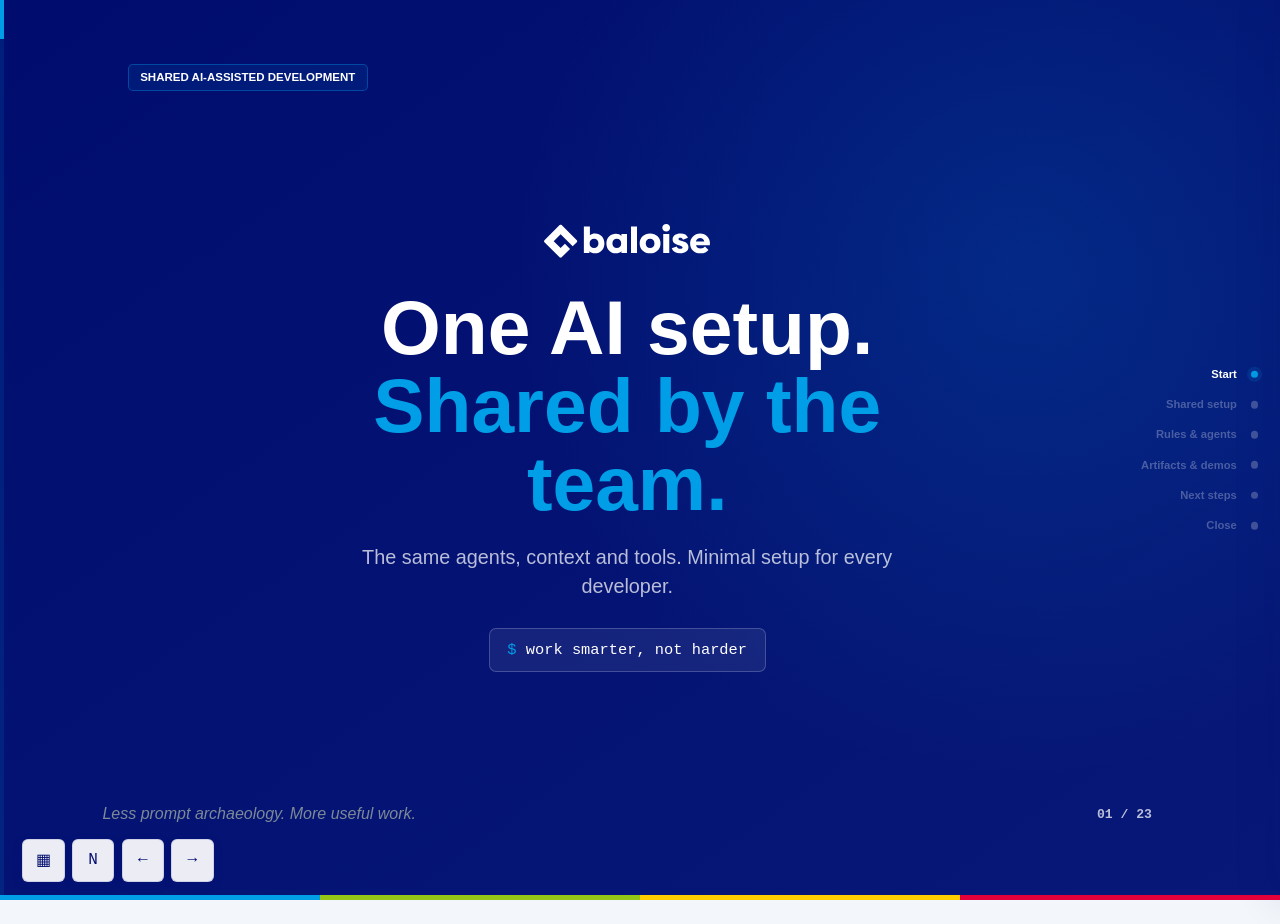
==== commit 1fde25b0: "updated text" ====
--- a/index.html
+++ b/index.html
@@ -121,7 +121,6 @@
     }
 
     .kicker,
-    .chapter,
     .slide-count {
       color: var(--muted);
       font-family: var(--mono);
@@ -768,10 +767,6 @@
         padding-bottom: 4.5rem;
       }
 
-      .chapter {
-        display: none;
-      }
-
       .agent-grid,
       .topic-grid,
       .need-grid,
@@ -916,12 +911,9 @@
       color: #ffffff;
     }
 
-    .slide:first-child .chapter,
     .slide:first-child .lead,
     .slide:first-child .slide-count,
-    .slide.dark-slide .chapter,
     .slide.dark-slide .slide-count,
-    .slide:last-child .chapter,
     .slide:last-child .lead,
     .slide:last-child .slide-count {
       color: rgba(255, 255, 255, 0.72);
@@ -1044,13 +1036,6 @@
 
     .kicker::before {
       display: none;
-    }
-
-    .chapter {
-      color: var(--dim);
-      font-family: var(--body);
-      font-weight: 600;
-      text-transform: none;
     }
 
     h1,
@@ -2029,7 +2014,6 @@
     <section class="slide active" data-section="Opening" data-accent="cyan">
       <header class="slide-header">
         <span class="kicker">Shared AI-assisted development</span>
-        <span class="chapter">Team setup</span>
       </header>
       <div class="slide-body split">
         <div>
@@ -2052,7 +2036,6 @@
     <section class="slide" data-section="Opening" data-accent="cyan">
       <header class="slide-header">
         <span class="kicker">Where we started</span>
-        <span class="chapter">Version 0.1</span>
       </header>
       <div class="slide-body">
         <h2>We started small: <span class="accent">one custom agent.</span></h2>
@@ -2076,7 +2059,6 @@
     <section class="slide problem" data-section="Problem 1" data-accent="coral">
       <header class="slide-header">
         <span class="kicker">Lesson 01 · Context</span>
-        <span class="chapter">1 / 5 lessons</span>
       </header>
       <div class="slide-body">
         <h2>The prompt is only <span class="accent">part of the task.</span></h2>
@@ -2100,7 +2082,6 @@
     <section class="slide solution" data-section="Solution 1" data-accent="mint">
       <header class="slide-header">
         <span class="kicker">Connection 01 · Azure DevOps MCP</span>
-        <span class="chapter">Configuration + permissions</span>
       </header>
       <div class="slide-body">
         <h2>Let the agent read <span class="accent">Azure DevOps.</span></h2>
@@ -2136,7 +2117,6 @@
     <section class="slide solution" data-section="MCP" data-accent="cyan">
       <header class="slide-header">
         <span class="kicker">MCP servers</span>
-        <span class="chapter">Tools beyond the workspace</span>
       </header>
       <div class="slide-body">
         <h2>One protocol. <span class="accent">Many capabilities.</span></h2>
@@ -2145,7 +2125,7 @@
           <article class="server-card tone-green"><span class="server-icon">PW</span><h3>Playwright</h3><p>Open the application, exercise flows and verify the UI in a real browser.</p></article>
           <article class="server-card tone-yellow"><span class="server-icon">AG</span><h3>AG Grid</h3><p>Version-aware documentation and examples for our frontend use case.</p></article>
         </div>
-        <p class="server-more">And many more: public servers, internal tools and future team integrations can use the same model.</p>
+        <p class="server-more">Many more MCP servers already exist. For our internal tools, we should find suitable servers or build our own so agents can connect to them too.</p>
       </div>
       <footer class="slide-footer">
         <span class="funny-footer">Yes, there is probably an MCP server for that.</span>
@@ -2153,14 +2133,13 @@
       </footer>
       <aside class="speaker-notes">
         <p>MCP is not only about Azure DevOps. We currently configure Azure DevOps, Playwright and AG Grid because they solve concrete problems for our team.</p>
-        <p>The important part is the pattern: agents can use approved external tools through one protocol, and we can add internal integrations later without redesigning every agent.</p>
+        <p>The important part is the pattern: agents can use approved tools through one protocol. We should explore existing MCP servers for our internal tools and build dedicated servers where none exist.</p>
       </aside>
     </section>
 
     <section class="slide problem" data-section="Problem 2" data-accent="coral">
       <header class="slide-header">
         <span class="kicker">Lesson 02 · Project context</span>
-        <span class="chapter">2 / 5 lessons</span>
       </header>
       <div class="slide-body">
         <h2>The agent kept <span class="accent">rediscovering the workspace.</span></h2>
@@ -2187,7 +2166,6 @@
     <section class="slide solution" data-section="Solution 2" data-accent="mint">
       <header class="slide-header">
         <span class="kicker">Project map · config.json</span>
-        <span class="chapter">One source of project metadata</span>
       </header>
       <div class="slide-body">
         <h2>Put project knowledge in <span class="accent">configuration.</span></h2>
@@ -2226,7 +2204,6 @@
     <section class="slide problem" data-section="Sharing" data-accent="coral">
       <header class="slide-header">
         <span class="kicker">The team problem</span>
-        <span class="chapter">Useful locally is not shared</span>
       </header>
       <div class="slide-body">
         <h2>How does the setup work for <span class="accent">everyone?</span></h2>
@@ -2250,7 +2227,6 @@
     <section class="slide solution" data-section="Sharing" data-accent="mint">
       <header class="slide-header">
         <span class="kicker">Shared DevTools repository</span>
-        <span class="chapter">Clone once · update together</span>
       </header>
       <div class="slide-body">
         <h2>Make the setup a <span class="accent">team repository.</span></h2>
@@ -2280,7 +2256,6 @@
     <section class="slide problem" data-section="Problem 3" data-accent="coral">
       <header class="slide-header">
         <span class="kicker">Lesson 03 · Conventions</span>
-        <span class="chapter">3 / 5 lessons</span>
       </header>
       <div class="slide-body">
         <h2>The codebase has rules <span class="accent">the agent cannot see.</span></h2>
@@ -2302,7 +2277,6 @@
     <section class="slide solution" data-section="Solution 3" data-accent="mint">
       <header class="slide-header">
         <span class="kicker">Instructions · Rules as context</span>
-        <span class="chapter">Shared + backend + frontend</span>
       </header>
       <div class="slide-body">
         <h2>Write down what <span class="accent">“good” means here.</span></h2>
@@ -2325,7 +2299,6 @@
     <section class="slide problem" data-section="Problem 4" data-accent="coral">
       <header class="slide-header">
         <span class="kicker">Lesson 04 · Responsibility</span>
-        <span class="chapter">4 / 5 lessons</span>
       </header>
       <div class="slide-body">
         <h2>One agent for everything is <span class="accent">good at nothing.</span></h2>
@@ -2347,7 +2320,6 @@
     <section class="slide solution" data-section="Solution 4" data-accent="mint">
       <header class="slide-header">
         <span class="kicker">Four specialized agents</span>
-        <span class="chapter">Tools and rights fit the job</span>
       </header>
       <div class="slide-body">
         <h2>Four jobs. <span class="accent">Four permission sets.</span></h2>
@@ -2371,7 +2343,6 @@
     <section class="slide problem" data-section="Problem 5" data-accent="coral">
       <header class="slide-header">
         <span class="kicker">Lesson 05 · Continuity</span>
-        <span class="chapter">5 / 5 lessons</span>
       </header>
       <div class="slide-body">
         <h2>Research trapped in chat is <span class="accent">temporary.</span></h2>
@@ -2395,7 +2366,6 @@
     <section class="slide solution dark-slide" data-section="Artifact" data-accent="cyan">
       <header class="slide-header">
         <span class="kicker">Implement PBI · Artifact</span>
-        <span class="chapter">The contract before code</span>
       </header>
       <div class="slide-body">
         <h2>Save the research. <span class="accent">Stop at approval.</span></h2>
@@ -2424,7 +2394,6 @@
     <section class="slide demo" data-section="Setup" data-accent="cyan">
       <header class="slide-header">
         <span class="kicker">The complete setup</span>
-        <span class="chapter">One workspace · shared capabilities</span>
       </header>
       <div class="slide-body">
         <h2>What the agent sees from <span class="accent">C:\git.</span></h2>
@@ -2454,7 +2423,6 @@
     <section class="slide demo" data-section="Demo 1" data-accent="cyan">
       <header class="slide-header">
         <span class="kicker">Demo 01 · PBI to plan</span>
-        <span class="chapter">Implement PBI</span>
       </header>
       <div class="slide-body demo-layout">
         <div>
@@ -2484,7 +2452,6 @@
     <section class="slide demo" data-section="Demo 2" data-accent="cyan">
       <header class="slide-header">
         <span class="kicker">Demo 02 · PR to finding</span>
-        <span class="chapter">PR Review</span>
       </header>
       <div class="slide-body demo-layout">
         <div>
@@ -2514,7 +2481,6 @@
     <section class="slide demo" data-section="Review output" data-accent="cyan">
       <header class="slide-header">
         <span class="kicker">Example response</span>
-        <span class="chapter">A fixed review structure</span>
       </header>
       <div class="slide-body">
         <h2>The answer is designed for <span class="accent">a review decision.</span></h2>
@@ -2559,7 +2525,6 @@
     <section class="slide" data-section="Reality check" data-accent="coral">
       <header class="slide-header">
         <span class="kicker">Where it still breaks</span>
-        <span class="chapter">The setup does not fix the input</span>
       </header>
       <div class="slide-body">
         <h2>What the workflow <span class="accent">does not solve.</span></h2>
@@ -2583,7 +2548,6 @@
     <section class="slide future" data-section="Future" data-accent="yellow">
       <header class="slide-header">
         <span class="kicker">Where we want to go</span>
-        <span class="chapter">Human decisions · AI execution</span>
       </header>
       <div class="slide-body">
         <h2>The workflow we are <span class="accent">aiming for.</span></h2>
@@ -2613,7 +2577,6 @@
     <section class="slide future" data-section="Wishlist" data-accent="yellow">
       <header class="slide-header">
         <span class="kicker">Wishlist</span>
-        <span class="chapter">What would make this easier</span>
       </header>
       <div class="slide-body">
         <h2>What has to improve <span class="accent">next.</span></h2>
@@ -2639,7 +2602,6 @@
     <section class="slide future" data-section="Closing" data-accent="cyan">
       <header class="slide-header">
         <span class="kicker">Closing</span>
-        <span class="chapter">The model is only one part</span>
       </header>
       <div class="slide-body">
         <h2>AI is already good.<br><span class="accent">Our setup is not there yet.</span></h2>
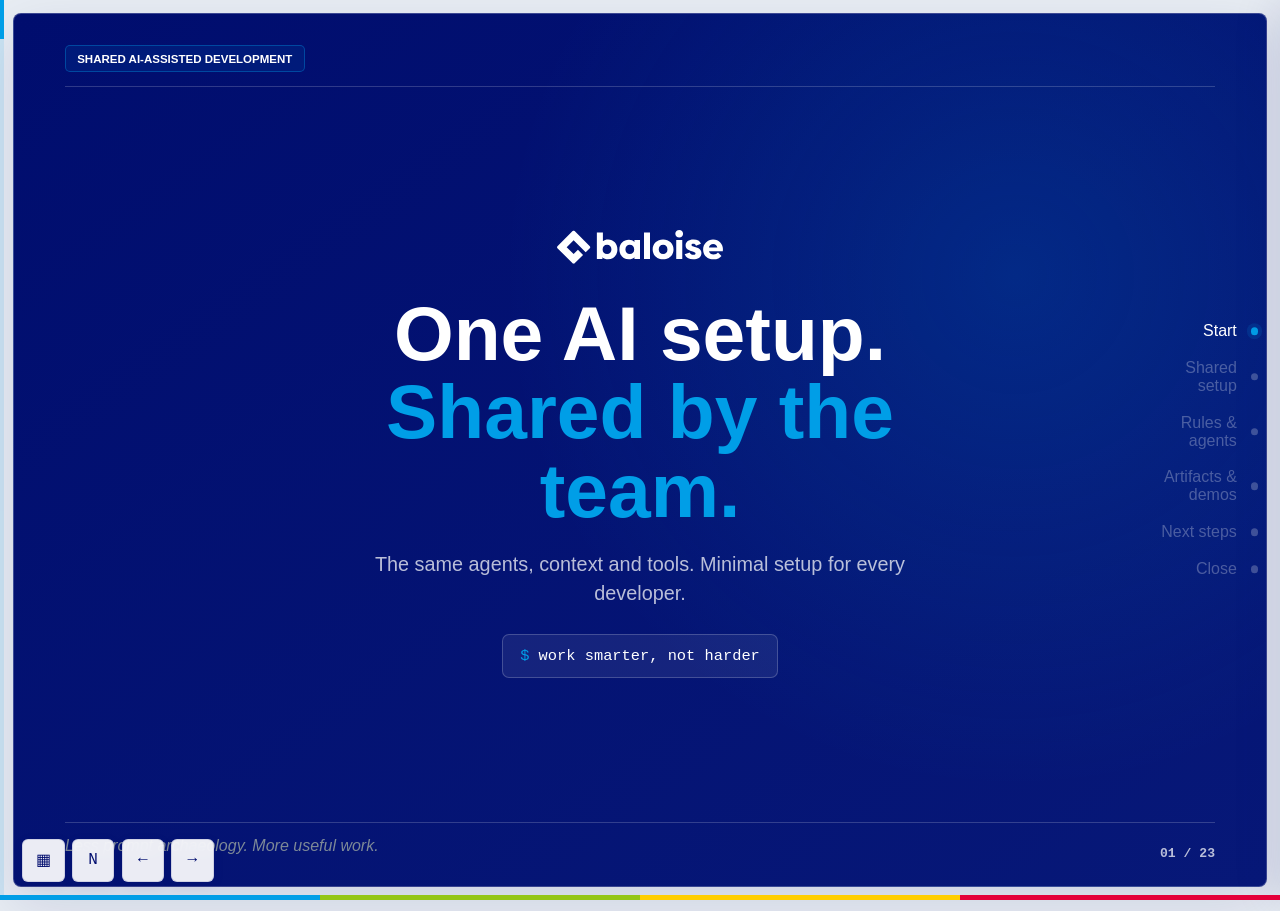
==== commit 92413ced: "Cleanup" ====
--- a/index.html
+++ b/index.html
@@ -3,2001 +3,10 @@
 <head>
   <meta charset="utf-8">
   <meta name="viewport" content="width=device-width, initial-scale=1">
-  <meta name="color-scheme" content="dark">
+  <meta name="color-scheme" content="light">
   <title>From Individual AI Experiments to a Shared Team Workflow</title>
-  <style>
-    :root {
-      --ink: #f7f3ea;
-      --muted: #aaa8a0;
-      --dim: #74756f;
-      --night: #121514;
-      --panel: #1b1f1d;
-      --panel-strong: #222725;
-      --line: #363c38;
-      --coral: #ff6b52;
-      --cyan: #4bd5e7;
-      --mint: #6ce5a9;
-      --yellow: #ffd166;
-      --danger: #ff806c;
-      --slide-padding: clamp(2rem, 5vw, 5.5rem);
-      --display: "Bahnschrift", "Aptos Display", "Segoe UI", sans-serif;
-      --body: "Aptos", "Trebuchet MS", sans-serif;
-      --mono: "Cascadia Code", "Consolas", monospace;
-    }
-
-    * {
-      box-sizing: border-box;
-    }
-
-    html,
-    body {
-      width: 100%;
-      height: 100%;
-      margin: 0;
-      overflow: hidden;
-      background: var(--night);
-      color: var(--ink);
-      font-family: var(--body);
-    }
-
-    body {
-      background-image:
-        linear-gradient(rgba(255, 255, 255, 0.025) 1px, transparent 1px),
-        linear-gradient(90deg, rgba(255, 255, 255, 0.025) 1px, transparent 1px);
-      background-size: 48px 48px;
-    }
-
-    button {
-      color: inherit;
-      font: inherit;
-    }
-
-    button:focus-visible {
-      outline: 3px solid var(--cyan);
-      outline-offset: 3px;
-    }
-
-    .deck {
-      width: 100%;
-      height: 100%;
-      overflow: hidden;
-    }
-
-    .slide {
-      position: absolute;
-      inset: 0;
-      display: grid;
-      grid-template-rows: auto 1fr auto;
-      gap: clamp(1rem, 2.5vh, 2rem);
-      padding: var(--slide-padding);
-      visibility: hidden;
-      opacity: 0;
-      transform: translateY(24px);
-      transition: opacity 260ms ease, transform 260ms ease, visibility 260ms;
-      isolation: isolate;
-    }
-
-    .slide::after {
-      content: "";
-      position: absolute;
-      z-index: -1;
-      right: -9vw;
-      bottom: -18vw;
-      width: min(46vw, 38rem);
-      aspect-ratio: 1;
-      border: 1px solid color-mix(in srgb, var(--slide-accent, var(--coral)) 36%, transparent);
-      transform: rotate(18deg);
-    }
-
-    .slide.active {
-      visibility: visible;
-      opacity: 1;
-      transform: translateY(0);
-    }
-
-    .slide.problem {
-      --slide-accent: var(--coral);
-    }
-
-    .slide.solution {
-      --slide-accent: var(--mint);
-    }
-
-    .slide.demo {
-      --slide-accent: var(--cyan);
-    }
-
-    .slide.future {
-      --slide-accent: var(--yellow);
-    }
-
-    .slide-header,
-    .slide-footer {
-      display: flex;
-      align-items: center;
-      justify-content: space-between;
-      gap: 1rem;
-      min-width: 0;
-    }
-
-    .kicker,
-    .slide-count {
-      color: var(--muted);
-      font-family: var(--mono);
-      font-size: clamp(0.68rem, 1.1vw, 0.82rem);
-      font-weight: 700;
-      letter-spacing: 0;
-      text-transform: uppercase;
-    }
-
-    .kicker {
-      display: inline-flex;
-      align-items: center;
-      gap: 0.65rem;
-      color: var(--slide-accent, var(--coral));
-    }
-
-    .kicker::before {
-      content: "";
-      width: 1.8rem;
-      height: 0.2rem;
-      background: currentColor;
-    }
-
-    .slide-body {
-      display: grid;
-      align-content: center;
-      min-height: 0;
-    }
-
-    .slide-body.split {
-      grid-template-columns: minmax(0, 1.04fr) minmax(18rem, 0.78fr);
-      align-items: center;
-      gap: clamp(2rem, 6vw, 7rem);
-    }
-
-    h1,
-    h2,
-    h3,
-    p {
-      margin-top: 0;
-    }
-
-    h1,
-    h2,
-    h3 {
-      font-family: var(--display);
-      font-weight: 720;
-      letter-spacing: 0;
-      text-wrap: balance;
-    }
-
-    h1 {
-      max-width: 15ch;
-      margin-bottom: 1.4rem;
-      font-size: clamp(2.8rem, 7.1vw, 7.6rem);
-      line-height: 0.96;
-    }
-
-    h2 {
-      max-width: 17ch;
-      margin-bottom: clamp(1rem, 2.2vh, 1.8rem);
-      font-size: clamp(2.25rem, 5.2vw, 5.7rem);
-      line-height: 0.98;
-    }
-
-    h3 {
-      margin-bottom: 0.65rem;
-      font-size: clamp(1.05rem, 1.7vw, 1.45rem);
-      line-height: 1.15;
-    }
-
-    .accent {
-      color: var(--slide-accent, var(--coral));
-    }
-
-    .lead {
-      max-width: 52ch;
-      margin-bottom: 0;
-      color: var(--muted);
-      font-size: clamp(1.1rem, 1.8vw, 1.55rem);
-      line-height: 1.45;
-    }
-
-    .prompt {
-      max-width: 46ch;
-      margin: clamp(1.3rem, 3vh, 2.5rem) 0 0;
-      padding-left: clamp(1.1rem, 2vw, 1.8rem);
-      border-left: 0.28rem solid var(--slide-accent, var(--coral));
-      font-family: var(--display);
-      font-size: clamp(1.35rem, 2.8vw, 2.8rem);
-      line-height: 1.2;
-      text-wrap: balance;
-    }
-
-    .clean-list {
-      display: grid;
-      gap: clamp(0.75rem, 1.8vh, 1.2rem);
-      max-width: 52rem;
-      margin: 0;
-      padding: 0;
-      list-style: none;
-      color: var(--muted);
-      font-size: clamp(1.05rem, 1.75vw, 1.48rem);
-      line-height: 1.35;
-    }
-
-    .clean-list li {
-      position: relative;
-      padding-left: 1.6rem;
-    }
-
-    .clean-list li::before {
-      content: "";
-      position: absolute;
-      top: 0.58em;
-      left: 0;
-      width: 0.48rem;
-      height: 0.48rem;
-      background: var(--slide-accent, var(--coral));
-    }
-
-    .clean-list strong {
-      color: var(--ink);
-    }
-
-    .signal {
-      position: relative;
-      display: grid;
-      place-items: center;
-      min-height: min(54vh, 31rem);
-      overflow: hidden;
-      border: 1px solid var(--line);
-      background: rgba(27, 31, 29, 0.76);
-    }
-
-    .signal::before,
-    .signal::after {
-      content: "";
-      position: absolute;
-      width: 66%;
-      aspect-ratio: 1;
-      border: 1px solid color-mix(in srgb, var(--slide-accent, var(--coral)) 55%, transparent);
-      transform: rotate(45deg);
-    }
-
-    .signal::after {
-      width: 38%;
-    }
-
-    .signal-label {
-      z-index: 1;
-      width: 8rem;
-      height: 8rem;
-      display: grid;
-      place-items: center;
-      background: var(--slide-accent, var(--coral));
-      color: var(--night);
-      font-family: var(--display);
-      font-size: 3rem;
-      font-weight: 800;
-    }
-
-    .terminal {
-      width: min(100%, 46rem);
-      margin-top: clamp(1.5rem, 4vh, 3rem);
-      overflow: hidden;
-      border: 1px solid #454b47;
-      background: #0b0e0d;
-      box-shadow: 14px 14px 0 color-mix(in srgb, var(--slide-accent, var(--cyan)) 22%, transparent);
-    }
-
-    .terminal-bar {
-      display: flex;
-      align-items: center;
-      gap: 0.45rem;
-      height: 2.35rem;
-      padding: 0 0.85rem;
-      border-bottom: 1px solid #2b302d;
-      background: #171b19;
-    }
-
-    .terminal-dot {
-      width: 0.62rem;
-      height: 0.62rem;
-      border-radius: 50%;
-      background: var(--dim);
-    }
-
-    .terminal-dot:first-child { background: var(--coral); }
-    .terminal-dot:nth-child(2) { background: var(--yellow); }
-    .terminal-dot:nth-child(3) { background: var(--mint); }
-
-    .terminal code {
-      display: block;
-      padding: clamp(1.2rem, 3vw, 2rem);
-      color: var(--ink);
-      font-family: var(--mono);
-      font-size: clamp(1.05rem, 2.2vw, 2rem);
-      line-height: 1.5;
-      white-space: nowrap;
-    }
-
-    .terminal code::before {
-      content: "> ";
-      color: var(--slide-accent, var(--cyan));
-    }
-
-    .lesson {
-      align-self: end;
-      max-width: 68rem;
-      display: flex;
-      align-items: end;
-      justify-content: space-between;
-      gap: 1.5rem;
-      padding-top: 1.1rem;
-      border-top: 1px solid var(--line);
-      color: var(--muted);
-      font-size: clamp(0.95rem, 1.45vw, 1.22rem);
-      line-height: 1.4;
-    }
-
-    .lesson strong {
-      color: var(--slide-accent, var(--mint));
-      font-family: var(--mono);
-      text-transform: uppercase;
-    }
-
-    .speaker-notes {
-      display: none;
-    }
-
-    .flow {
-      display: grid;
-      grid-template-columns: repeat(3, 1fr);
-      gap: 1px;
-      width: min(100%, 64rem);
-      margin-top: clamp(1.5rem, 4vh, 3rem);
-      background: var(--line);
-      border: 1px solid var(--line);
-    }
-
-    .flow-step {
-      min-height: 8rem;
-      padding: clamp(1rem, 2.4vw, 1.8rem);
-      background: var(--panel);
-    }
-
-    .flow-step span {
-      display: block;
-      margin-bottom: 1rem;
-      color: var(--slide-accent, var(--mint));
-      font-family: var(--mono);
-      font-weight: 700;
-    }
-
-    .flow-step p {
-      margin: 0;
-      color: var(--muted);
-      line-height: 1.35;
-    }
-
-    .agent-grid,
-    .topic-grid,
-    .need-grid {
-      display: grid;
-      gap: 1px;
-      width: min(100%, 68rem);
-      background: var(--line);
-      border: 1px solid var(--line);
-    }
-
-    .agent-grid,
-    .topic-grid {
-      grid-template-columns: repeat(2, 1fr);
-    }
-
-    .need-grid {
-      grid-template-columns: repeat(3, 1fr);
-    }
-
-    .agent,
-    .topic,
-    .need {
-      min-width: 0;
-      padding: clamp(1rem, 2.5vw, 1.8rem);
-      background: var(--panel);
-    }
-
-    .agent p,
-    .topic p,
-    .need p {
-      margin: 0;
-      color: var(--muted);
-      font-size: clamp(0.9rem, 1.35vw, 1.12rem);
-      line-height: 1.35;
-    }
-
-    .agent-number,
-    .topic-number {
-      display: block;
-      margin-bottom: 0.8rem;
-      color: var(--slide-accent, var(--mint));
-      font-family: var(--mono);
-      font-size: 0.8rem;
-      font-weight: 700;
-    }
-
-    .measure {
-      text-align: center;
-    }
-
-    .measure h2 {
-      max-width: none;
-      margin: 0;
-      font-family: Georgia, "Times New Roman", serif;
-      font-size: clamp(3.2rem, 9vw, 9.5rem);
-      font-style: italic;
-      font-weight: 500;
-      line-height: 0.96;
-    }
-
-    .measure .approval {
-      display: inline-block;
-      margin-top: clamp(1.8rem, 5vh, 4rem);
-      padding: 0.7rem 1rem;
-      border: 1px solid var(--mint);
-      color: var(--mint);
-      font-family: var(--mono);
-      font-size: clamp(0.85rem, 1.4vw, 1.1rem);
-      text-transform: uppercase;
-    }
-
-    .agenda {
-      display: grid;
-      grid-template-columns: repeat(4, 1fr);
-      gap: 1px;
-      width: min(100%, 72rem);
-      background: var(--line);
-      border: 1px solid var(--line);
-      counter-reset: agenda;
-    }
-
-    .agenda-item {
-      min-height: 9rem;
-      padding: clamp(1rem, 2vw, 1.5rem);
-      background: var(--panel);
-      counter-increment: agenda;
-    }
-
-    .agenda-item::before {
-      content: "0" counter(agenda);
-      display: block;
-      margin-bottom: 1.1rem;
-      color: var(--cyan);
-      font-family: var(--mono);
-      font-size: 0.8rem;
-      font-weight: 700;
-    }
-
-    .agenda-item:nth-child(5)::before,
-    .agenda-item:nth-child(6)::before,
-    .agenda-item:nth-child(7)::before {
-      content: counter(agenda);
-    }
-
-    .agenda-item p {
-      margin: 0;
-      color: var(--muted);
-      line-height: 1.3;
-    }
-
-    .demo-layout {
-      display: grid;
-      grid-template-columns: minmax(0, 1fr) minmax(18rem, 0.8fr);
-      align-items: center;
-      gap: clamp(2rem, 6vw, 7rem);
-    }
-
-    .watch-list {
-      display: grid;
-      gap: 1px;
-      background: var(--line);
-      border: 1px solid var(--line);
-    }
-
-    .watch-item {
-      display: flex;
-      gap: 1rem;
-      align-items: baseline;
-      padding: 1rem 1.2rem;
-      background: var(--panel);
-      color: var(--muted);
-      font-size: clamp(0.95rem, 1.45vw, 1.16rem);
-    }
-
-    .watch-item span {
-      flex: 0 0 auto;
-      color: var(--cyan);
-      font-family: var(--mono);
-      font-size: 0.78rem;
-      font-weight: 700;
-    }
-
-    .pipeline {
-      display: grid;
-      grid-template-columns: repeat(5, 1fr);
-      gap: 1px;
-      width: min(100%, 74rem);
-      background: var(--line);
-      border: 1px solid var(--line);
-      counter-reset: pipeline;
-    }
-
-    .pipeline-step {
-      min-height: 9.5rem;
-      padding: clamp(0.9rem, 1.8vw, 1.35rem);
-      background: var(--panel);
-      counter-increment: pipeline;
-    }
-
-    .pipeline-step::before {
-      content: counter(pipeline, decimal-leading-zero);
-      display: block;
-      margin-bottom: 1.3rem;
-      color: var(--yellow);
-      font-family: var(--mono);
-      font-size: 0.78rem;
-      font-weight: 700;
-    }
-
-    .pipeline-step p {
-      margin: 0;
-      color: var(--muted);
-      font-size: clamp(0.82rem, 1.2vw, 1rem);
-      line-height: 1.35;
-    }
-
-    .closing-question {
-      max-width: 31ch;
-      margin: clamp(1.3rem, 3vh, 2.5rem) 0;
-      color: var(--ink);
-      font-family: Georgia, "Times New Roman", serif;
-      font-size: clamp(1.5rem, 3.3vw, 3.3rem);
-      font-style: italic;
-      line-height: 1.2;
-      text-wrap: balance;
-    }
-
-    .closing-beat {
-      display: inline-block;
-      padding: 0.7rem 0.9rem;
-      background: var(--yellow);
-      color: var(--night);
-      font-family: var(--mono);
-      font-size: clamp(0.72rem, 1.1vw, 0.9rem);
-      font-weight: 700;
-    }
-
-    .controls {
-      position: fixed;
-      z-index: 20;
-      right: 1.2rem;
-      bottom: 1.1rem;
-      display: flex;
-      gap: 0.45rem;
-    }
-
-    .control-button {
-      width: 2.65rem;
-      height: 2.65rem;
-      display: grid;
-      place-items: center;
-      padding: 0;
-      border: 1px solid var(--line);
-      background: rgba(18, 21, 20, 0.88);
-      font-family: var(--mono);
-      font-size: 1rem;
-      cursor: pointer;
-      backdrop-filter: blur(8px);
-    }
-
-    .control-button:hover {
-      border-color: var(--cyan);
-      color: var(--cyan);
-    }
-
-    .progress {
-      position: fixed;
-      z-index: 21;
-      inset: 0 0 auto;
-      height: 0.22rem;
-      background: rgba(255, 255, 255, 0.08);
-    }
-
-    .progress-bar {
-      width: 0;
-      height: 100%;
-      background: var(--coral);
-      transition: width 220ms ease, background 220ms ease;
-    }
-
-    .notes-panel {
-      position: fixed;
-      z-index: 30;
-      top: 0;
-      right: 0;
-      width: min(36rem, 92vw);
-      height: 100%;
-      padding: 4.5rem 2rem 2rem;
-      overflow-y: auto;
-      border-left: 1px solid var(--line);
-      background: rgba(18, 21, 20, 0.98);
-      transform: translateX(101%);
-      transition: transform 220ms ease;
-    }
-
-    .notes-panel.open {
-      transform: translateX(0);
-    }
-
-    .notes-panel h2 {
-      margin-bottom: 1.5rem;
-      font-size: 1.7rem;
-    }
-
-    .notes-content {
-      color: #d3d0c8;
-      font-size: 1.08rem;
-      line-height: 1.65;
-    }
-
-    .notes-content p,
-    .notes-content li {
-      margin-bottom: 0.9rem;
-    }
-
-    .notes-close {
-      position: absolute;
-      top: 1rem;
-      right: 1rem;
-    }
-
-    .overview .deck {
-      display: grid;
-      grid-template-columns: repeat(4, minmax(15rem, 1fr));
-      gap: 1rem;
-      padding: 1rem;
-      overflow: auto;
-    }
-
-    .overview .slide {
-      position: relative;
-      inset: auto;
-      width: 100%;
-      min-height: 13rem;
-      display: block;
-      padding: 1.2rem;
-      visibility: visible;
-      opacity: 1;
-      transform: none;
-      overflow: hidden;
-      border: 1px solid var(--line);
-      background: var(--night);
-      cursor: pointer;
-    }
-
-    .overview .slide.active {
-      border-color: var(--cyan);
-    }
-
-    .overview .slide-header,
-    .overview .slide-footer,
-    .overview .lesson,
-    .overview .signal,
-    .overview .terminal,
-    .overview .clean-list,
-    .overview .flow,
-    .overview .agent-grid,
-    .overview .topic-grid,
-    .overview .agenda,
-    .overview .watch-list,
-    .overview .pipeline,
-    .overview .need-grid,
-    .overview .lead,
-    .overview .prompt,
-    .overview .approval,
-    .overview .closing-question,
-    .overview .closing-beat {
-      display: none;
-    }
-
-    .overview .slide-body,
-    .overview .slide-body.split,
-    .overview .demo-layout {
-      display: block;
-    }
-
-    .overview h1,
-    .overview h2 {
-      display: block;
-      margin: 0;
-      font-size: 1.35rem;
-      line-height: 1.08;
-    }
-
-    .overview .measure h2 {
-      font-family: var(--display);
-      font-style: normal;
-    }
-
-    @media (max-width: 900px) {
-      :root {
-        --slide-padding: clamp(1.3rem, 5vw, 2.5rem);
-      }
-
-      .slide-body.split,
-      .demo-layout {
-        grid-template-columns: 1fr;
-        gap: 1.4rem;
-      }
-
-      .signal {
-        display: none;
-      }
-
-      .need-grid,
-      .pipeline {
-        grid-template-columns: repeat(2, 1fr);
-      }
-
-      .agenda {
-        grid-template-columns: repeat(2, 1fr);
-      }
-
-      .overview .deck {
-        grid-template-columns: repeat(2, minmax(12rem, 1fr));
-      }
-    }
-
-    @media (max-width: 620px) {
-      .slide {
-        overflow-x: hidden;
-        overflow-y: auto;
-        padding-bottom: 4.5rem;
-      }
-
-      .agent-grid,
-      .topic-grid,
-      .need-grid,
-      .pipeline,
-      .flow {
-        grid-template-columns: 1fr;
-      }
-
-      .agenda {
-        grid-template-columns: repeat(2, 1fr);
-      }
-
-      .agenda-item {
-        min-height: 6.5rem;
-      }
-
-      .overview .deck {
-        grid-template-columns: 1fr;
-      }
-    }
-
-    @media (max-height: 720px) and (min-width: 901px) {
-      :root {
-        --slide-padding: 2rem 4rem;
-      }
-
-      h2 {
-        font-size: clamp(2rem, 4.5vw, 4rem);
-      }
-
-      .clean-list {
-        gap: 0.55rem;
-        font-size: 1rem;
-      }
-
-      .agent,
-      .topic,
-      .need,
-      .flow-step,
-      .pipeline-step {
-        padding: 0.9rem;
-        min-height: 0;
-      }
-    }
-
-    @media print {
-      html,
-      body {
-        height: auto;
-        overflow: visible;
-        background: var(--night);
-      }
-
-      .deck {
-        height: auto;
-        overflow: visible;
-      }
-
-      .slide {
-        position: relative;
-        width: 100vw;
-        height: 100vh;
-        page-break-after: always;
-        visibility: visible;
-        opacity: 1;
-        transform: none;
-      }
-
-      .controls,
-      .progress,
-      .notes-panel {
-        display: none;
-      }
-    }
-
-    @media (prefers-reduced-motion: reduce) {
-      *,
-      *::before,
-      *::after {
-        scroll-behavior: auto !important;
-        transition-duration: 0.01ms !important;
-      }
-    }
-
-    /* Corporate training theme */
-    :root {
-      --ink: #000d6e;
-      --muted: #3d4f63;
-      --dim: #7d8997;
-      --night: #000d6e;
-      --panel: #ffffff;
-      --panel-strong: #f3f6fa;
-      --line: #dde3ea;
-      --coral: #e4003a;
-      --cyan: #009ee7;
-      --mint: #94c617;
-      --yellow: #ffce00;
-      --danger: #e4003a;
-      --display: "Aptos Display", "Segoe UI", sans-serif;
-      --body: "Aptos", "Segoe UI", sans-serif;
-      --mono: "Cascadia Code", "Consolas", monospace;
-    }
-
-    html,
-    body {
-      background: #f3f6fa;
-      color: var(--ink);
-    }
-
-    body::after {
-      content: "";
-      position: fixed;
-      z-index: 50;
-      inset: auto 0 0;
-      height: 5px;
-      background: linear-gradient(90deg, var(--cyan) 0 25%, var(--mint) 25% 50%, var(--yellow) 50% 75%, var(--coral) 75%);
-      pointer-events: none;
-    }
-
-    .deck {
-      background: #f3f6fa;
-    }
-
-    .slide {
-      --slide-accent: var(--cyan);
-      padding: clamp(2.5rem, 5vw, 5.5rem) clamp(5rem, 10vw, 11rem) clamp(3rem, 6vw, 5.5rem) clamp(3rem, 8vw, 9rem);
-      background:
-        radial-gradient(circle at 14% 18%, rgba(0, 158, 231, 0.06), transparent 24rem),
-        #ffffff;
-    }
-
-    .slide::after {
-      display: none;
-    }
-
-    .slide:first-child,
-    .slide.dark-slide,
-    .slide:last-child {
-      background:
-        radial-gradient(circle at 80% 30%, rgba(0, 158, 231, 0.16), transparent 32rem),
-        linear-gradient(145deg, #000d6e, #071878);
-      color: #ffffff;
-    }
-
-    .slide:first-child .lead,
-    .slide:first-child .slide-count,
-    .slide.dark-slide .slide-count,
-    .slide:last-child .lead,
-    .slide:last-child .slide-count {
-      color: rgba(255, 255, 255, 0.72);
-    }
-
-    .slide:first-child .kicker,
-    .slide.dark-slide .kicker,
-    .slide:last-child .kicker {
-      color: #ffffff;
-    }
-
-    .slide:first-child .accent,
-    .slide.dark-slide .accent,
-    .slide:last-child .accent {
-      color: var(--cyan);
-    }
-
-    .slide:first-child .slide-header::after {
-      display: none;
-    }
-
-    .slide:first-child .slide-body.split {
-      display: flex;
-      align-items: center;
-      justify-content: center;
-      text-align: center;
-    }
-
-    .slide:first-child .slide-body > div:first-child {
-      display: flex;
-      max-width: 62rem;
-      flex-direction: column;
-      align-items: center;
-    }
-
-    .slide:first-child h1 {
-      max-width: 15ch;
-      margin-bottom: 1.3rem;
-      font-size: clamp(3.4rem, 6vw, 6.4rem);
-    }
-
-    .slide:first-child .signal {
-      display: none;
-    }
-
-    .brand-mark {
-      margin-bottom: clamp(1.5rem, 3vh, 2.4rem);
-      color: #ffffff;
-      line-height: 1;
-    }
-
-    .brand-logo {
-      display: inline-flex;
-      align-items: center;
-    }
-
-    .brand-logo svg {
-      display: block;
-      width: clamp(7.2rem, 10vw, 9.8rem);
-      height: auto;
-    }
-
-    .brand-mark .brand-logo svg {
-      width: clamp(9rem, 13vw, 12rem);
-    }
-
-    .brand-logo path {
-      fill: currentColor;
-    }
-
-    .title-command {
-      margin-top: clamp(1.5rem, 3vh, 2.4rem);
-      padding: 0.75rem 1.1rem;
-      border: 1px solid rgba(255, 255, 255, 0.2);
-      border-radius: 7px;
-      background: rgba(255, 255, 255, 0.07);
-      color: #ffffff;
-      font-family: var(--mono);
-      font-size: clamp(0.85rem, 1.2vw, 1rem);
-    }
-
-    .title-command::before {
-      content: "$ ";
-      color: var(--cyan);
-    }
-
-    .slide-header {
-      position: relative;
-      z-index: 2;
-    }
-
-    .slide-header::after {
-      display: none;
-    }
-
-    .header-logo {
-      position: fixed;
-      top: clamp(1.4rem, 3vw, 2.5rem);
-      left: clamp(1.5rem, 3.5vw, 4rem);
-      color: var(--ink);
-    }
-
-    .slide:first-child .header-logo,
-    .slide.dark-slide .header-logo,
-    .slide:last-child .header-logo {
-      color: #ffffff;
-    }
-
-    .kicker {
-      margin-left: clamp(0rem, 2vw, 2rem);
-      padding: 0.4rem 0.7rem;
-      border: 1px solid color-mix(in srgb, var(--slide-accent) 35%, transparent);
-      border-radius: 5px;
-      background: color-mix(in srgb, var(--slide-accent) 9%, transparent);
-      color: var(--slide-accent);
-      font-family: var(--body);
-      font-size: clamp(0.68rem, 0.9vw, 0.8rem);
-      letter-spacing: 0;
-    }
-
-    .kicker::before {
-      display: none;
-    }
-
-    h1,
-    h2,
-    h3 {
-      color: inherit;
-      font-weight: 800;
-    }
-
-    h1 {
-      max-width: 18ch;
-      font-size: clamp(3rem, 6.3vw, 6.8rem);
-      line-height: 1.02;
-    }
-
-    h2 {
-      max-width: 21ch;
-      width: fit-content;
-      padding-bottom: 0.55rem;
-      border-bottom: 0.22rem solid var(--slide-accent);
-      font-size: clamp(2.3rem, 4.3vw, 4.8rem);
-      line-height: 1.04;
-    }
-
-    h3 {
-      color: var(--slide-accent);
-    }
-
-    .accent {
-      color: var(--slide-accent);
-    }
-
-    .lead {
-      color: var(--muted);
-      font-size: clamp(1.05rem, 1.55vw, 1.42rem);
-    }
-
-    .prompt,
-    .closing-question {
-      padding: 1.25rem 1.5rem;
-      border: 0;
-      border-left: 5px solid var(--cyan);
-      border-radius: 0 8px 8px 0;
-      background: #f3f6fa;
-      color: var(--ink);
-      font-family: var(--body);
-      font-style: normal;
-      font-weight: 700;
-      box-shadow: 0 5px 18px rgba(0, 13, 110, 0.06);
-    }
-
-    .clean-list {
-      color: var(--muted);
-    }
-
-    .clean-list li {
-      padding: 0.85rem 1rem 0.85rem 2.9rem;
-      border: 1px solid var(--line);
-      border-radius: 8px;
-      background: #ffffff;
-      box-shadow: 0 4px 14px rgba(0, 13, 110, 0.04);
-    }
-
-    .clean-list li::before {
-      top: 1.25rem;
-      left: 1.15rem;
-      width: 0.62rem;
-      height: 0.62rem;
-      border-radius: 50%;
-    }
-
-    .clean-list strong {
-      color: var(--ink);
-    }
-
-    .signal {
-      min-height: min(48vh, 27rem);
-      border: 0;
-      border-radius: 8px;
-      background: linear-gradient(145deg, #000d6e, #082080);
-      box-shadow: 0 18px 48px rgba(0, 13, 110, 0.16);
-    }
-
-    .signal::before,
-    .signal::after {
-      border-color: rgba(255, 255, 255, 0.18);
-      border-radius: 50%;
-      transform: none;
-    }
-
-    .signal-label {
-      width: auto;
-      min-width: 7rem;
-      height: 7rem;
-      padding: 0 1.15rem;
-      border: 1px solid rgba(255, 255, 255, 0.2);
-      border-radius: 8px;
-      background: rgba(255, 255, 255, 0.09);
-      color: #ffffff;
-      font-size: 2.5rem;
-      backdrop-filter: blur(8px);
-    }
-
-    .terminal {
-      border: 0;
-      border-radius: 8px;
-      background: #0b1437;
-      box-shadow: 0 14px 32px rgba(0, 13, 110, 0.18);
-    }
-
-    .terminal-bar {
-      background: #111d47;
-    }
-
-    .terminal code {
-      color: #ffffff;
-    }
-
-    .lesson {
-      max-width: none;
-      padding: 1rem 1.2rem;
-      border: 1px solid rgba(148, 198, 23, 0.35);
-      border-left: 5px solid var(--mint);
-      border-radius: 8px;
-      background: #f6faea;
-      color: var(--muted);
-    }
-
-    .lesson strong {
-      color: #668c00;
-      font-family: var(--body);
-    }
-
-    .flow,
-    .agent-grid,
-    .topic-grid,
-    .need-grid,
-    .agenda,
-    .pipeline,
-    .watch-list {
-      gap: 1rem;
-      border: 0;
-      background: transparent;
-    }
-
-    .flow-step,
-    .agent,
-    .topic,
-    .need,
-    .agenda-item,
-    .pipeline-step,
-    .watch-item {
-      border: 1px solid var(--line);
-      border-radius: 8px;
-      background: #ffffff;
-      box-shadow: 0 5px 18px rgba(0, 13, 110, 0.05);
-    }
-
-    .flow-step span,
-    .agent-number,
-    .topic-number,
-    .agenda-item::before,
-    .pipeline-step::before,
-    .watch-item span {
-      color: var(--slide-accent);
-    }
-
-    .flow-step p,
-    .agent p,
-    .topic p,
-    .need p,
-    .agenda-item p,
-    .pipeline-step p,
-    .watch-item {
-      color: var(--muted);
-    }
-
-    .measure h2 {
-      width: auto;
-      border: 0;
-      color: #ffffff;
-      font-family: var(--display);
-      font-style: normal;
-      font-weight: 800;
-    }
-
-    .measure .approval {
-      border-radius: 6px;
-      background: rgba(255, 255, 255, 0.08);
-      color: #ffffff;
-    }
-
-    .closing-beat {
-      border-radius: 5px;
-    }
-
-    .slide-footer {
-      color: var(--dim);
-    }
-
-    .slide-count {
-      color: var(--dim);
-    }
-
-    .controls {
-      right: auto;
-      left: 1.4rem;
-      bottom: 1.15rem;
-    }
-
-    .control-button {
-      border-color: rgba(0, 13, 110, 0.12);
-      border-radius: 6px;
-      background: rgba(255, 255, 255, 0.92);
-      color: var(--ink);
-      box-shadow: 0 3px 12px rgba(0, 13, 110, 0.08);
-    }
-
-    .progress {
-      inset: 0 auto 0 0;
-      width: 4px;
-      height: 100%;
-      background: rgba(0, 158, 231, 0.12);
-    }
-
-    .progress-bar {
-      width: 100% !important;
-      height: 0;
-      background: var(--cyan) !important;
-      transition: height 220ms ease;
-    }
-
-    .chapter-rail {
-      position: fixed;
-      z-index: 18;
-      top: 50%;
-      right: 1.35rem;
-      display: grid;
-      gap: 1.05rem;
-      width: 7.5rem;
-      transform: translateY(-50%);
-    }
-
-    .rail-item {
-      position: relative;
-      padding-right: 1.35rem;
-      color: #aab3bf;
-      font-size: 0.7rem;
-      font-weight: 600;
-      line-height: 1.2;
-      text-align: right;
-      transition: color 180ms ease;
-    }
-
-    .rail-item::after {
-      content: "";
-      position: absolute;
-      top: 50%;
-      right: 0;
-      width: 0.48rem;
-      height: 0.48rem;
-      border-radius: 50%;
-      background: #dce1e8;
-      transform: translateY(-50%);
-    }
-
-    .rail-item.active {
-      color: var(--cyan);
-    }
-
-    .rail-item.active::after {
-      background: var(--cyan);
-      box-shadow: 0 0 0 4px rgba(0, 158, 231, 0.14);
-    }
-
-    body.title-view .rail-item {
-      color: rgba(255, 255, 255, 0.28);
-    }
-
-    body.title-view .rail-item.active {
-      color: #ffffff;
-    }
-
-    body.title-view .rail-item::after {
-      background: rgba(255, 255, 255, 0.24);
-    }
-
-    body.title-view .rail-item.active::after {
-      background: var(--cyan);
-    }
-
-    .notes-panel {
-      border-color: var(--line);
-      background: rgba(255, 255, 255, 0.98);
-      color: var(--ink);
-      box-shadow: -12px 0 40px rgba(0, 13, 110, 0.12);
-    }
-
-    .notes-content {
-      color: var(--muted);
-    }
-
-    .overview .deck {
-      background: #f3f6fa;
-    }
-
-    .overview .slide {
-      border-color: var(--line);
-      border-radius: 8px;
-      background: #ffffff;
-      color: var(--ink);
-      box-shadow: 0 5px 18px rgba(0, 13, 110, 0.06);
-    }
-
-    .overview .slide:first-child,
-    .overview .slide.dark-slide,
-    .overview .slide:last-child {
-      background: var(--night);
-      color: #ffffff;
-    }
-
-    @media (max-width: 900px) {
-      .slide {
-        padding: 4rem 2rem 5rem;
-      }
-
-      .slide-header::after {
-        top: 1rem;
-        left: 1.3rem;
-      }
-
-      .header-logo {
-        top: 1rem;
-        left: 1.3rem;
-      }
-
-      .kicker {
-        margin-left: 0;
-      }
-
-      .chapter-rail {
-        display: none;
-      }
-    }
-
-    .step-row {
-      display: grid;
-      grid-template-columns: repeat(4, 1fr);
-      gap: 1rem;
-      width: min(100%, 72rem);
-      margin-top: 2rem;
-    }
-
-    .step-card,
-    .server-card,
-    .permission-card,
-    .workspace-card,
-    .artifact-card,
-    .response-card {
-      border: 1px solid var(--line);
-      border-radius: 8px;
-      background: #ffffff;
-      box-shadow: 0 5px 18px rgba(0, 13, 110, 0.05);
-    }
-
-    .step-card {
-      position: relative;
-      min-height: 9rem;
-      padding: 1.35rem;
-    }
-
-    .step-card:not(:last-child)::after {
-      content: "→";
-      position: absolute;
-      z-index: 2;
-      top: 50%;
-      right: -1.05rem;
-      color: var(--cyan);
-      font-size: 1.2rem;
-      font-weight: 800;
-      transform: translateY(-50%);
-    }
-
-    .step-card span,
-    .code-caption,
-    .mini-label {
-      display: block;
-      margin-bottom: 0.65rem;
-      color: var(--slide-accent);
-      font-size: 0.75rem;
-      font-weight: 800;
-      text-transform: uppercase;
-    }
-
-    .step-card p {
-      margin: 0;
-      color: var(--muted);
-      font-size: clamp(0.98rem, 1.3vw, 1.15rem);
-      line-height: 1.35;
-    }
-
-    .mcp-layout,
-    .config-layout,
-    .artifact-layout,
-    .setup-layout,
-    .response-layout {
-      display: grid;
-      grid-template-columns: minmax(0, 1fr) minmax(20rem, 0.9fr);
-      gap: clamp(1.5rem, 3vw, 2.5rem);
-      width: min(100%, 76rem);
-      align-items: stretch;
-    }
-
-    .code-panel {
-      min-width: 0;
-      overflow: hidden;
-      border-radius: 8px;
-      background: #0b1437;
-      color: #ffffff;
-      box-shadow: 0 14px 32px rgba(0, 13, 110, 0.16);
-    }
-
-    .code-panel .terminal-bar {
-      border-bottom-color: rgba(255, 255, 255, 0.08);
-    }
-
-    .code-panel pre {
-      max-height: 22rem;
-      margin: 0;
-      padding: 1.35rem 1.5rem;
-      overflow: hidden;
-      font-family: var(--mono);
-      font-size: clamp(0.76rem, 1.05vw, 0.98rem);
-      line-height: 1.55;
-      white-space: pre-wrap;
-    }
-
-    .code-key { color: #71d4ff; }
-    .code-value { color: #b8dc69; }
-    .code-comment { color: #8390ac; }
-
-    .permission-card {
-      position: relative;
-      min-height: 21rem;
-      padding: 1.5rem;
-      border: 2px dashed #aeb9c6;
-      background: #f7f9fb;
-    }
-
-    .permission-placeholder {
-      display: grid;
-      height: 100%;
-      place-content: center;
-      gap: 0.75rem;
-      color: var(--dim);
-      text-align: center;
-    }
-
-    .permission-placeholder strong {
-      color: var(--ink);
-      font-size: 1.15rem;
-    }
-
-    .permission-placeholder span {
-      font-family: var(--mono);
-      font-size: 0.8rem;
-    }
-
-    .server-grid {
-      display: grid;
-      grid-template-columns: repeat(3, 1fr);
-      gap: 1rem;
-      width: min(100%, 70rem);
-      margin-top: 1.5rem;
-    }
-
-    .server-card {
-      padding: 1.5rem;
-    }
-
-    .server-icon {
-      width: 3.4rem;
-      height: 3.4rem;
-      display: grid;
-      place-items: center;
-      margin-bottom: 1.2rem;
-      border-radius: 8px;
-      background: var(--icon-bg, #e6f5fc);
-      color: var(--icon-color, var(--cyan));
-      font-family: var(--mono);
-      font-size: 0.9rem;
-      font-weight: 800;
-    }
-
-    .tone-green {
-      --icon-bg: #eef8df;
-      --icon-color: #557900;
-    }
-
-    .tone-yellow {
-      --icon-bg: #fff4cf;
-      --icon-color: #795f00;
-    }
-
-    .tone-cyan {
-      --card-accent: var(--cyan);
-    }
-
-    .tone-mint {
-      --card-accent: var(--mint);
-    }
-
-    .server-card p {
-      margin: 0;
-      color: var(--muted);
-      line-height: 1.4;
-    }
-
-    .server-more {
-      margin-top: 1.3rem;
-      color: var(--muted);
-      font-size: 1.05rem;
-    }
-
-    .git-tree {
-      padding: 1.4rem 1.6rem;
-      border-radius: 8px;
-      background: #0b1437;
-      color: #d9e2f4;
-      font-family: var(--mono);
-      font-size: clamp(0.82rem, 1.2vw, 1rem);
-      line-height: 1.75;
-      box-shadow: 0 14px 32px rgba(0, 13, 110, 0.16);
-    }
-
-    .git-tree strong {
-      color: #71d4ff;
-    }
-
-    .git-tree .devtools-node {
-      display: inline-block;
-      padding: 0 0.35rem;
-      border-radius: 4px;
-      background: rgba(148, 198, 23, 0.18);
-      color: #c7ec71;
-    }
-
-    .info-stack {
-      display: grid;
-      gap: 0.8rem;
-    }
-
-    .info-pill {
-      padding: 0.9rem 1rem;
-      border-left: 4px solid var(--cyan);
-      border-radius: 0 7px 7px 0;
-      background: #ffffff;
-      color: var(--muted);
-      box-shadow: 0 4px 14px rgba(0, 13, 110, 0.05);
-    }
-
-    .info-pill strong {
-      color: var(--ink);
-    }
-
-    .share-flow {
-      display: grid;
-      grid-template-columns: 1fr auto 1.2fr auto 1fr;
-      align-items: center;
-      gap: 1rem;
-      width: min(100%, 72rem);
-    }
-
-    .share-node {
-      min-height: 10rem;
-      display: grid;
-      place-content: center;
-      padding: 1.3rem;
-      border: 1px solid var(--line);
-      border-radius: 8px;
-      background: #ffffff;
-      color: var(--muted);
-      text-align: center;
-      box-shadow: 0 5px 18px rgba(0, 13, 110, 0.05);
-    }
-
-    .share-node strong {
-      display: block;
-      margin-bottom: 0.5rem;
-      color: var(--ink);
-      font-size: 1.25rem;
-    }
-
-    .share-node.hub {
-      min-height: 14rem;
-      border: 2px solid var(--cyan);
-      background: #eef9fe;
-    }
-
-    .flow-arrow {
-      color: var(--cyan);
-      font-size: 1.6rem;
-      font-weight: 800;
-    }
-
-    .setup-checks {
-      display: grid;
-      grid-template-columns: repeat(3, 1fr);
-      gap: 1rem;
-      width: min(100%, 72rem);
-      margin-top: 1.5rem;
-    }
-
-    .setup-check {
-      padding: 1.1rem 1.2rem;
-      border-radius: 8px;
-      background: #ffffff;
-      color: var(--muted);
-      box-shadow: 0 5px 18px rgba(0, 13, 110, 0.05);
-    }
-
-    .setup-check strong {
-      display: block;
-      margin-bottom: 0.35rem;
-      color: var(--ink);
-    }
-
-    .comparison-grid {
-      display: grid;
-      grid-template-columns: repeat(2, 1fr);
-      gap: 1.25rem;
-      width: min(100%, 68rem);
-    }
-
-    .comparison-card {
-      padding: 1.6rem;
-      border: 1px solid var(--line);
-      border-top: 5px solid var(--card-accent, var(--coral));
-      border-radius: 8px;
-      background: #ffffff;
-      box-shadow: 0 5px 18px rgba(0, 13, 110, 0.05);
-    }
-
-    .comparison-card p {
-      color: var(--muted);
-      line-height: 1.45;
-    }
-
-    .permission-tags {
-      display: flex;
-      flex-wrap: wrap;
-      gap: 0.45rem;
-      margin-top: 1rem;
-    }
-
-    .permission-tag,
-    .actor-tag {
-      display: inline-block;
-      padding: 0.32rem 0.55rem;
-      border-radius: 4px;
-      background: #eef3f7;
-      color: var(--ink);
-      font-family: var(--mono);
-      font-size: 0.68rem;
-      font-weight: 700;
-      text-transform: uppercase;
-    }
-
-    .permission-tag.write { background: #fff0f3; color: #a8002a; }
-    .permission-tag.read { background: #e8f7fd; color: #006e9f; }
-    .permission-tag.approval { background: #f2f8e3; color: #557900; }
-
-    .artifact-card {
-      padding: 1.4rem;
-    }
-
-    .artifact-card h3,
-    .response-card h3 {
-      margin-bottom: 1rem;
-    }
-
-    .artifact-section {
-      display: flex;
-      align-items: center;
-      gap: 0.75rem;
-      padding: 0.72rem 0;
-      border-bottom: 1px solid var(--line);
-      color: var(--muted);
-    }
-
-    .artifact-section:last-child {
-      border-bottom: 0;
-    }
-
-    .artifact-section span {
-      width: 1.65rem;
-      height: 1.65rem;
-      display: grid;
-      place-items: center;
-      border-radius: 50%;
-      background: #e8f7fd;
-      color: #0079af;
-      font-size: 0.72rem;
-      font-weight: 800;
-    }
-
-    .artifact-gate {
-      display: grid;
-      place-items: center;
-      min-height: 100%;
-      padding: 2rem;
-      border-radius: 8px;
-      background: #000d6e;
-      color: #ffffff;
-      text-align: center;
-    }
-
-    .artifact-gate strong {
-      display: block;
-      margin-bottom: 1rem;
-      color: #71d4ff;
-      font-size: clamp(1.5rem, 2.6vw, 2.5rem);
-    }
-
-    .setup-layout {
-      grid-template-columns: minmax(18rem, 0.9fr) minmax(0, 1.1fr);
-    }
-
-    .workspace-card {
-      padding: 1.35rem;
-    }
-
-    .agent-picker-result {
-      margin-top: 1rem;
-    }
-
-    .tool-grid {
-      display: grid;
-      grid-template-columns: repeat(2, 1fr);
-      gap: 0.8rem;
-    }
-
-    .tool-tile {
-      min-height: 6rem;
-      padding: 1rem;
-      border-radius: 7px;
-      background: #f3f6fa;
-    }
-
-    .tool-tile strong {
-      display: block;
-      margin-bottom: 0.35rem;
-      color: var(--ink);
-    }
-
-    .tool-tile span {
-      color: var(--muted);
-      font-size: 0.88rem;
-    }
-
-    .response-card {
-      padding: 1.25rem 1.35rem;
-    }
-
-    .response-layout {
-      grid-template-columns: minmax(16rem, 0.72fr) minmax(0, 1.28fr);
-      width: min(100%, 60rem);
-    }
-
-    .response-block {
-      padding: 0.75rem 0;
-      border-bottom: 1px solid var(--line);
-    }
-
-    .response-block:last-child {
-      border-bottom: 0;
-    }
-
-    .response-block strong {
-      display: block;
-      margin-bottom: 0.3rem;
-      color: var(--ink);
-    }
-
-    .response-block p {
-      margin: 0;
-      color: var(--muted);
-      font-size: 0.92rem;
-      line-height: 1.35;
-    }
-
-    .chat-window {
-      min-width: 0;
-      overflow: hidden;
-      border: 1px solid #2c385e;
-      border-radius: 8px;
-      background: #10172f;
-      color: #eef3ff;
-      box-shadow: 0 14px 32px rgba(0, 13, 110, 0.18);
-    }
-
-    .chat-header {
-      display: flex;
-      align-items: center;
-      justify-content: space-between;
-      gap: 1rem;
-      padding: 0.8rem 1rem;
-      border-bottom: 1px solid #2c385e;
-      background: #18213f;
-      font-size: 0.78rem;
-    }
-
-    .chat-header strong {
-      color: #ffffff;
-    }
-
-    .chat-header span {
-      color: #9da9c8;
-      font-family: var(--mono);
-    }
-
-    .chat-message {
-      display: grid;
-      grid-template-columns: 2rem minmax(0, 1fr);
-      gap: 0.8rem;
-      padding: 1rem;
-    }
-
-    .chat-avatar {
-      width: 2rem;
-      height: 2rem;
-      display: grid;
-      place-items: center;
-      border-radius: 5px;
-      background: var(--cyan);
-      color: #00124f;
-      font-family: var(--mono);
-      font-size: 0.68rem;
-      font-weight: 800;
-    }
-
-    .chat-response {
-      min-width: 0;
-      font-size: clamp(0.74rem, 0.95vw, 0.9rem);
-      line-height: 1.42;
-    }
-
-    .chat-response > strong {
-      display: block;
-      margin-bottom: 0.75rem;
-      color: #ffffff;
-    }
-
-    .chat-section-title {
-      margin: 0.8rem 0 0.45rem;
-      color: #71d4ff;
-      font-weight: 800;
-    }
-
-    .chat-finding {
-      padding: 0.75rem 0.85rem;
-      border-left: 4px solid #ffb547;
-      border-radius: 0 5px 5px 0;
-      background: #18213f;
-    }
-
-    .chat-finding code {
-      color: #c7ec71;
-      font-family: var(--mono);
-      font-size: 0.78rem;
-    }
-
-    .chat-finding p,
-    .chat-readiness p {
-      margin: 0.35rem 0 0;
-      color: #c9d2e8;
-    }
-
-    .chat-finding b,
-    .chat-readiness b {
-      color: #ffffff;
-    }
-
-    .chat-comment {
-      margin-top: 0.65rem;
-      padding: 0.6rem 0.75rem;
-      border: 1px solid #344268;
-      border-radius: 5px;
-      color: #c9d2e8;
-      font-style: italic;
-    }
-
-    .chat-readiness {
-      margin-top: 0.65rem;
-      padding: 0.65rem 0.75rem;
-      border-radius: 5px;
-      background: rgba(228, 0, 58, 0.16);
-      color: #ffdce5;
-    }
-
-    .pipeline-step .actor-tag {
-      margin-bottom: 0.8rem;
-      background: #e8f7fd;
-      color: #006e9f;
-    }
-
-    .pipeline-step .actor-tag.human { background: #fff4cf; color: #795f00; }
-    .pipeline-step .actor-tag.team { background: #f0f7df; color: #557900; }
-
-    .pipeline-step p {
-      font-size: clamp(0.95rem, 1.3vw, 1.12rem);
-      font-weight: 600;
-    }
-
-    .funny-footer {
-      color: var(--dim);
-      font-style: italic;
-    }
-
-    .dark-slide .funny-footer {
-      color: rgba(255, 255, 255, 0.66);
-    }
-
-    @media (max-width: 900px) {
-      .step-row,
-      .server-grid,
-      .setup-checks {
-        grid-template-columns: repeat(2, 1fr);
-      }
-
-      .mcp-layout,
-      .config-layout,
-      .artifact-layout,
-      .setup-layout,
-      .response-layout {
-        grid-template-columns: 1fr;
-      }
-
-      .share-flow {
-        grid-template-columns: 1fr;
-      }
-
-      .flow-arrow {
-        transform: rotate(90deg);
-        text-align: center;
-      }
-    }
-
-    @media (max-width: 620px) {
-      .step-row,
-      .server-grid,
-      .setup-checks,
-      .comparison-grid,
-      .tool-grid {
-        grid-template-columns: 1fr;
-      }
-
-      .step-card:not(:last-child)::after {
-        display: none;
-      }
-    }
-  </style>
+  <link rel="stylesheet" href="styles/base.css">
+  <link rel="stylesheet" href="styles/presentation.css">
 </head>
 <body>
   <div class="progress" aria-hidden="true"><div class="progress-bar"></div></div>
@@ -2011,7 +20,7 @@
   </template>
 
   <main class="deck" aria-live="polite">
-    <section class="slide active" data-section="Opening" data-accent="cyan">
+    <section class="slide title-slide active" data-section="Opening" data-chapter="Start" data-accent="cyan">
       <header class="slide-header">
         <span class="kicker">Shared AI-assisted development</span>
       </header>
@@ -2033,7 +42,7 @@
       </aside>
     </section>
 
-    <section class="slide" data-section="Opening" data-accent="cyan">
+    <section class="slide" data-section="Opening" data-chapter="Start" data-accent="cyan">
       <header class="slide-header">
         <span class="kicker">Where we started</span>
       </header>
@@ -2056,7 +65,7 @@
       </aside>
     </section>
 
-    <section class="slide problem" data-section="Problem 1" data-accent="coral">
+    <section class="slide problem" data-section="Problem 1" data-chapter="Shared setup" data-accent="coral">
       <header class="slide-header">
         <span class="kicker">Lesson 01 · Context</span>
       </header>
@@ -2079,7 +88,7 @@
       </aside>
     </section>
 
-    <section class="slide solution" data-section="Solution 1" data-accent="mint">
+    <section class="slide solution" data-section="Solution 1" data-chapter="Shared setup" data-accent="mint">
       <header class="slide-header">
         <span class="kicker">Connection 01 · Azure DevOps MCP</span>
       </header>
@@ -2098,23 +107,26 @@
   }
 }</pre>
           </div>
-          <div class="permission-card" aria-label="Placeholder for VS Code permissions screenshot">
-            <div class="permission-placeholder">
-              <span>SCREENSHOT PLACEHOLDER</span>
-              <strong>VS Code · Manage Tool Approval</strong>
-              <span>Show read tools trusted<br>writes always reviewable</span>
-            </div>
+          <div class="permission-card mcp-capabilities" aria-label="Azure DevOps MCP capabilities">
+            <h3>What does the MCP allow the agent to do?</h3>
+            <ul class="capability-list">
+              <li><strong>Read, create and edit work items</strong>, discussions and relations</li>
+              <li><strong>Create and inspect pull requests</strong>, diffs, comments and linked work</li>
+              <li><strong>Search repositories</strong>, branches, commits, files and code</li>
+              <li><strong>Inspect delivery</strong> through builds, test runs and pipelines</li>
+              <li><strong>Access more Azure DevOps services</strong> through the same MCP connection</li>
+            </ul>
           </div>
         </div>
       </div>
       <div class="lesson"><span><strong>What changed</strong> Agents read external context quickly while permissions keep writes controlled. No more context relay race.</span><span class="slide-count"></span></div>
       <aside class="speaker-notes">
         <p>We connect Azure DevOps through Microsoft’s MCP server. The agent can fetch work items, relations, discussions, repositories and PR information with the user’s existing access.</p>
-        <p>Tool permissions remain explicit. Read operations can be trusted; write operations stay reviewable. Replace the placeholder with a screenshot from Chat: Manage Tool Approval before presenting.</p>
-      </aside>
-    </section>
-
-    <section class="slide solution" data-section="MCP" data-accent="cyan">
+        <p>The Azure DevOps MCP server supports both reading and writing across work items, repositories, pull requests and delivery services. Existing Azure DevOps permissions and the agent's approval rules still control which actions are allowed.</p>
+      </aside>
+    </section>
+
+    <section class="slide solution" data-section="MCP" data-chapter="Shared setup" data-accent="cyan">
       <header class="slide-header">
         <span class="kicker">MCP servers</span>
       </header>
@@ -2125,6 +137,17 @@
           <article class="server-card tone-green"><span class="server-icon">PW</span><h3>Playwright</h3><p>Open the application, exercise flows and verify the UI in a real browser.</p></article>
           <article class="server-card tone-yellow"><span class="server-icon">AG</span><h3>AG Grid</h3><p>Version-aware documentation and examples for our frontend use case.</p></article>
         </div>
+        <div class="server-examples" aria-label="Other available MCP servers">
+          <span class="server-example">GitHub</span>
+          <span class="server-example">Chrome DevTools</span>
+          <span class="server-example">Azure</span>
+          <span class="server-example">Figma</span>
+          <span class="server-example">Microsoft Learn</span>
+          <span class="server-example">NuGet</span>
+          <span class="server-example">Atlassian / Jira</span>
+          <span class="server-example">Postman</span>
+          <span class="server-example">Aspire</span>
+        </div>
         <p class="server-more">Many more MCP servers already exist. For our internal tools, we should find suitable servers or build our own so agents can connect to them too.</p>
       </div>
       <footer class="slide-footer">
@@ -2132,12 +155,12 @@
         <span class="slide-count"></span>
       </footer>
       <aside class="speaker-notes">
-        <p>MCP is not only about Azure DevOps. We currently configure Azure DevOps, Playwright and AG Grid because they solve concrete problems for our team.</p>
+        <p>MCP is not only about Azure DevOps. We currently configure Azure DevOps, Playwright and AG Grid because they solve concrete problems for our team. Other available servers include GitHub, Chrome DevTools, Azure, Figma, Microsoft Learn, NuGet, Atlassian and Postman.</p>
         <p>The important part is the pattern: agents can use approved tools through one protocol. We should explore existing MCP servers for our internal tools and build dedicated servers where none exist.</p>
       </aside>
     </section>
 
-    <section class="slide problem" data-section="Problem 2" data-accent="coral">
+    <section class="slide problem" data-section="Problem 2" data-chapter="Shared setup" data-accent="coral">
       <header class="slide-header">
         <span class="kicker">Lesson 02 · Project context</span>
       </header>
@@ -2163,7 +186,7 @@
       </aside>
     </section>
 
-    <section class="slide solution" data-section="Solution 2" data-accent="mint">
+    <section class="slide solution" data-section="Solution 2" data-chapter="Shared setup" data-accent="mint">
       <header class="slide-header">
         <span class="kicker">Project map · config.json</span>
       </header>
@@ -2201,7 +224,7 @@
       </aside>
     </section>
 
-    <section class="slide problem" data-section="Sharing" data-accent="coral">
+    <section class="slide problem" data-section="Sharing" data-chapter="Shared setup" data-accent="coral">
       <header class="slide-header">
         <span class="kicker">The team problem</span>
       </header>
@@ -2224,7 +247,7 @@
       </aside>
     </section>
 
-    <section class="slide solution" data-section="Sharing" data-accent="mint">
+    <section class="slide solution" data-section="Sharing" data-chapter="Shared setup" data-accent="mint">
       <header class="slide-header">
         <span class="kicker">Shared DevTools repository</span>
       </header>
@@ -2253,7 +276,7 @@
       </aside>
     </section>
 
-    <section class="slide problem" data-section="Problem 3" data-accent="coral">
+    <section class="slide problem" data-section="Problem 3" data-chapter="Rules &amp; agents" data-accent="coral">
       <header class="slide-header">
         <span class="kicker">Lesson 03 · Conventions</span>
       </header>
@@ -2274,7 +297,7 @@
       </aside>
     </section>
 
-    <section class="slide solution" data-section="Solution 3" data-accent="mint">
+    <section class="slide solution" data-section="Solution 3" data-chapter="Rules &amp; agents" data-accent="mint">
       <header class="slide-header">
         <span class="kicker">Instructions · Rules as context</span>
       </header>
@@ -2296,7 +319,7 @@
       </aside>
     </section>
 
-    <section class="slide problem" data-section="Problem 4" data-accent="coral">
+    <section class="slide problem" data-section="Problem 4" data-chapter="Rules &amp; agents" data-accent="coral">
       <header class="slide-header">
         <span class="kicker">Lesson 04 · Responsibility</span>
       </header>
@@ -2317,7 +340,7 @@
       </aside>
     </section>
 
-    <section class="slide solution" data-section="Solution 4" data-accent="mint">
+    <section class="slide solution" data-section="Solution 4" data-chapter="Rules &amp; agents" data-accent="mint">
       <header class="slide-header">
         <span class="kicker">Four specialized agents</span>
       </header>
@@ -2340,7 +363,7 @@
       </aside>
     </section>
 
-    <section class="slide problem" data-section="Problem 5" data-accent="coral">
+    <section class="slide problem" data-section="Problem 5" data-chapter="Artifacts &amp; demos" data-accent="coral">
       <header class="slide-header">
         <span class="kicker">Lesson 05 · Continuity</span>
       </header>
@@ -2363,7 +386,7 @@
       </aside>
     </section>
 
-    <section class="slide solution dark-slide" data-section="Artifact" data-accent="cyan">
+    <section class="slide solution dark-slide" data-section="Artifact" data-chapter="Artifacts &amp; demos" data-accent="cyan">
       <header class="slide-header">
         <span class="kicker">Implement PBI · Artifact</span>
       </header>
@@ -2391,7 +414,7 @@
       </aside>
     </section>
 
-    <section class="slide demo" data-section="Setup" data-accent="cyan">
+    <section class="slide demo" data-section="Setup" data-chapter="Artifacts &amp; demos" data-accent="cyan">
       <header class="slide-header">
         <span class="kicker">The complete setup</span>
       </header>
@@ -2420,7 +443,7 @@
       </aside>
     </section>
 
-    <section class="slide demo" data-section="Demo 1" data-accent="cyan">
+    <section class="slide demo" data-section="Demo 1" data-chapter="Artifacts &amp; demos" data-accent="cyan">
       <header class="slide-header">
         <span class="kicker">Demo 01 · PBI to plan</span>
       </header>
@@ -2449,7 +472,7 @@
       </aside>
     </section>
 
-    <section class="slide demo" data-section="Demo 2" data-accent="cyan">
+    <section class="slide demo" data-section="Demo 2" data-chapter="Artifacts &amp; demos" data-accent="cyan">
       <header class="slide-header">
         <span class="kicker">Demo 02 · PR to finding</span>
       </header>
@@ -2478,7 +501,7 @@
       </aside>
     </section>
 
-    <section class="slide demo" data-section="Review output" data-accent="cyan">
+    <section class="slide demo review-output-slide" data-section="Review output" data-chapter="Artifacts &amp; demos" data-accent="cyan">
       <header class="slide-header">
         <span class="kicker">Example response</span>
       </header>
@@ -2486,27 +509,27 @@
         <h2>The answer is designed for <span class="accent">a review decision.</span></h2>
         <div class="response-layout">
           <article class="response-card">
-            <h3>Context and intent</h3>
-            <div class="response-block"><strong>What is this PR?</strong><p>Title, project, actual change summary, linked items and open comments.</p></div>
-            <div class="response-block"><strong>Work item & AC alignment</strong><p>Per-criterion status with evidence from code and tests.</p></div>
-            <div class="response-block"><strong>Open questions</strong><p>Unknowns and assumptions that block a confident decision.</p></div>
+            <h3>Decision structure</h3>
+            <div class="response-block"><strong>Intent</strong><p>Actual change and linked work.</p></div>
+            <div class="response-block"><strong>Alignment</strong><p>Acceptance criteria with evidence.</p></div>
+            <div class="response-block"><strong>Decision</strong><p>Findings, open questions and readiness.</p></div>
           </article>
           <article class="chat-window" aria-label="Example Copilot PR review response">
             <div class="chat-header"><strong>GitHub Copilot · PR Review</strong><span>Beheerstool #42067</span></div>
             <div class="chat-message">
               <span class="chat-avatar">PR</span>
               <div class="chat-response">
-                <strong>I reviewed the complete diff against PBI 419183 and its acceptance criteria.</strong>
+                <strong>Reviewed against PBI 419183 and its acceptance criteria.</strong>
                 <div class="chat-section-title">Finding · Medium</div>
                 <div class="chat-finding">
                   <code>Validators/RoutingDetailValidator.cs:42</code>
-                  <p><b>Observed:</b> whitespace-only values pass validation after the new field is added.</p>
-                  <p><b>Impact:</b> invalid routing details can be stored although AC 2 requires a non-empty value.</p>
-                  <p><b>Fix:</b> normalize the input and reject empty values; add a validator test for whitespace.</p>
+                  <p><b>Observed:</b> whitespace-only values pass validation.</p>
+                  <p><b>Impact:</b> invalid routing details can be stored.</p>
+                  <p><b>Fix:</b> normalize input and add a whitespace test.</p>
                 </div>
-                <div class="chat-section-title">Copy-paste PR comment</div>
-                <div class="chat-comment">Could we reject whitespace-only input here and cover it with a validator test? The current check allows data that does not meet AC 2.</div>
-                <div class="chat-readiness"><b>Merge readiness: Not ready.</b><p>Resolve the validation gap and rerun the API test project.</p></div>
+                <div class="chat-section-title">Suggested comment</div>
+                <div class="chat-comment">Could we reject whitespace-only input and cover it with a validator test?</div>
+                <div class="chat-readiness"><b>Not ready.</b><p>Resolve the validation gap and rerun the tests.</p></div>
               </div>
             </div>
           </article>
@@ -2517,12 +540,12 @@
         <span class="slide-count"></span>
       </footer>
       <aside class="speaker-notes">
-        <p>The agent’s response is deliberately structured. It starts with intent and acceptance-criteria alignment, then lists evidence-based findings, copy-paste comments and a readiness decision.</p>
+        <p>The agent’s response is deliberately structured. It starts with intent and acceptance-criteria alignment, then gives evidence, a suggested comment and a readiness decision.</p>
         <p>The example finding is illustrative. Replace it with the known finding from the selected demo PR.</p>
       </aside>
     </section>
 
-    <section class="slide" data-section="Reality check" data-accent="coral">
+    <section class="slide" data-section="Reality check" data-chapter="Next steps" data-accent="coral">
       <header class="slide-header">
         <span class="kicker">Where it still breaks</span>
       </header>
@@ -2545,7 +568,7 @@
       </aside>
     </section>
 
-    <section class="slide future" data-section="Future" data-accent="yellow">
+    <section class="slide future" data-section="Future" data-chapter="Next steps" data-accent="yellow">
       <header class="slide-header">
         <span class="kicker">Where we want to go</span>
       </header>
@@ -2574,7 +597,7 @@
       </aside>
     </section>
 
-    <section class="slide future" data-section="Wishlist" data-accent="yellow">
+    <section class="slide future" data-section="Wishlist" data-chapter="Next steps" data-accent="yellow">
       <header class="slide-header">
         <span class="kicker">Wishlist</span>
       </header>
@@ -2599,7 +622,7 @@
       </aside>
     </section>
 
-    <section class="slide future" data-section="Closing" data-accent="cyan">
+    <section class="slide future closing-slide" data-section="Closing" data-chapter="Close" data-accent="cyan">
       <header class="slide-header">
         <span class="kicker">Closing</span>
       </header>
@@ -2619,14 +642,7 @@
     </section>
   </main>
 
-  <nav class="chapter-rail" aria-label="Presentation chapters">
-    <span class="rail-item" data-from="0" data-to="1">Start</span>
-    <span class="rail-item" data-from="2" data-to="8">Shared setup</span>
-    <span class="rail-item" data-from="9" data-to="12">Rules & agents</span>
-    <span class="rail-item" data-from="13" data-to="18">Artifacts & demos</span>
-    <span class="rail-item" data-from="19" data-to="21">Next steps</span>
-    <span class="rail-item" data-from="22" data-to="22">Close</span>
-  </nav>
+  <nav class="chapter-rail" aria-label="Presentation chapters"></nav>
 
   <nav class="controls" aria-label="Presentation controls">
     <button class="control-button" type="button" data-action="overview" title="Overview (Esc)" aria-label="Toggle slide overview">▦</button>
@@ -2641,136 +657,6 @@
     <div class="notes-content"></div>
   </aside>
 
-  <script>
-    (() => {
-      const slides = [...document.querySelectorAll('.slide')];
-      const progressBar = document.querySelector('.progress-bar');
-      const notesPanel = document.querySelector('.notes-panel');
-      const notesContent = document.querySelector('.notes-content');
-      const railItems = [...document.querySelectorAll('.rail-item')];
-      const logoTemplate = document.querySelector('#brand-logo-template');
-      let currentIndex = 0;
-      let touchStartX = 0;
-
-      const accentColors = {
-        coral: 'var(--coral)',
-        cyan: 'var(--cyan)',
-        mint: 'var(--mint)',
-        yellow: 'var(--yellow)'
-      };
-
-      slides.forEach((slide, index) => {
-        const logo = logoTemplate.content.cloneNode(true);
-        const target = index === 0 ? slide.querySelector('.brand-mark') : slide.querySelector('.slide-header');
-        if (index > 0) logo.firstElementChild.classList.add('header-logo');
-        target.appendChild(logo);
-      });
-
-      function boundedIndex(index) {
-        return Math.max(0, Math.min(index, slides.length - 1));
-      }
-
-      function render(index, updateHash = true) {
-        currentIndex = boundedIndex(index);
-        if (document.activeElement?.classList.contains('slide') && slides.indexOf(document.activeElement) !== currentIndex) {
-          document.activeElement.blur();
-        }
-        slides.forEach((slide, slideIndex) => {
-          slide.classList.toggle('active', slideIndex === currentIndex);
-          slide.setAttribute('aria-hidden', String(slideIndex !== currentIndex));
-          slide.querySelector('.slide-count').textContent = `${String(slideIndex + 1).padStart(2, '0')} / ${slides.length}`;
-        });
-
-        const currentSlide = slides[currentIndex];
-        const notes = currentSlide.querySelector('.speaker-notes');
-        notesContent.innerHTML = notes ? notes.innerHTML : '<p>No speaker notes for this slide.</p>';
-        progressBar.style.width = '100%';
-        progressBar.style.height = `${((currentIndex + 1) / slides.length) * 100}%`;
-        progressBar.style.background = accentColors[currentSlide.dataset.accent] || accentColors.coral;
-        document.body.classList.toggle('title-view', currentIndex === 0 || currentSlide.classList.contains('dark-slide') || currentIndex === slides.length - 1);
-        railItems.forEach(item => {
-          const from = Number(item.dataset.from);
-          const to = Number(item.dataset.to);
-          item.classList.toggle('active', currentIndex >= from && currentIndex <= to);
-        });
-        document.title = `${currentIndex + 1}/${slides.length} · ${currentSlide.dataset.section}`;
-
-        if (updateHash) {
-          history.replaceState(null, '', `#/${currentIndex + 1}`);
-        }
-      }
-
-      function move(offset) {
-        if (document.body.classList.contains('overview')) return;
-        render(currentIndex + offset);
-      }
-
-      function toggleNotes() {
-        const isOpen = notesPanel.classList.toggle('open');
-        notesPanel.setAttribute('aria-hidden', String(!isOpen));
-      }
-
-      function toggleOverview(forceClose = false) {
-        const shouldOpen = forceClose ? false : !document.body.classList.contains('overview');
-        document.body.classList.toggle('overview', shouldOpen);
-      }
-
-      document.addEventListener('keydown', (event) => {
-        if (event.key === 'ArrowRight' || event.key === 'PageDown' || event.key === ' ') {
-          event.preventDefault();
-          move(1);
-        } else if (event.key === 'ArrowLeft' || event.key === 'PageUp') {
-          event.preventDefault();
-          move(-1);
-        } else if (event.key === 'Home') {
-          render(0);
-        } else if (event.key === 'End') {
-          render(slides.length - 1);
-        } else if (event.key.toLowerCase() === 'n') {
-          toggleNotes();
-        } else if (event.key === 'Escape') {
-          toggleOverview();
-        }
-      });
-
-      document.addEventListener('click', (event) => {
-        const actionButton = event.target.closest('[data-action]');
-        if (actionButton) {
-          const action = actionButton.dataset.action;
-          if (action === 'next') move(1);
-          if (action === 'previous') move(-1);
-          if (action === 'notes') toggleNotes();
-          if (action === 'overview') toggleOverview();
-          return;
-        }
-
-        const selectedSlide = event.target.closest('.slide');
-        if (selectedSlide && document.body.classList.contains('overview')) {
-          render(slides.indexOf(selectedSlide));
-          toggleOverview(true);
-        }
-      });
-
-      document.addEventListener('touchstart', (event) => {
-        touchStartX = event.changedTouches[0].screenX;
-      }, { passive: true });
-
-      document.addEventListener('touchend', (event) => {
-        const distance = event.changedTouches[0].screenX - touchStartX;
-        if (Math.abs(distance) > 55) move(distance < 0 ? 1 : -1);
-      }, { passive: true });
-
-      window.addEventListener('hashchange', () => {
-        const requestedIndex = Number(location.hash.replace('#/', '')) - 1;
-        if (Number.isInteger(requestedIndex) && requestedIndex >= 0 && requestedIndex < slides.length) {
-          render(requestedIndex, false);
-        }
-      });
-
-      const hashIndex = Number(location.hash.replace('#/', '')) - 1;
-      slides.forEach(slide => slide.tabIndex = -1);
-      render(Number.isInteger(hashIndex) && hashIndex >= 0 ? hashIndex : 0, false);
-    })();
-  </script>
+  <script src="scripts/presentation.js"></script>
 </body>
 </html>
--- a/styles/base.css
+++ b/styles/base.css
@@ -0,0 +1,2001 @@
+    :root {
+      --ink: #f7f3ea;
+      --muted: #aaa8a0;
+      --dim: #74756f;
+      --night: #121514;
+      --panel: #1b1f1d;
+      --panel-strong: #222725;
+      --line: #363c38;
+      --coral: #ff6b52;
+      --cyan: #4bd5e7;
+      --mint: #6ce5a9;
+      --yellow: #ffd166;
+      --danger: #ff806c;
+      --slide-padding: clamp(2rem, 5vw, 5.5rem);
+      --display: "Bahnschrift", "Aptos Display", "Segoe UI", sans-serif;
+      --body: "Aptos", "Trebuchet MS", sans-serif;
+      --mono: "Cascadia Code", "Consolas", monospace;
+    }
+
+    * {
+      box-sizing: border-box;
+    }
+
+    html,
+    body {
+      width: 100%;
+      height: 100%;
+      margin: 0;
+      overflow: hidden;
+      background: var(--night);
+      color: var(--ink);
+      font-family: var(--body);
+    }
+
+    body {
+      background-image:
+        linear-gradient(rgba(255, 255, 255, 0.025) 1px, transparent 1px),
+        linear-gradient(90deg, rgba(255, 255, 255, 0.025) 1px, transparent 1px);
+      background-size: 48px 48px;
+    }
+
+    button {
+      color: inherit;
+      font: inherit;
+    }
+
+    button:focus-visible {
+      outline: 3px solid var(--cyan);
+      outline-offset: 3px;
+    }
+
+    .deck {
+      width: 100%;
+      height: 100%;
+      overflow: hidden;
+    }
+
+    .slide {
+      position: absolute;
+      inset: 0;
+      display: grid;
+      grid-template-rows: auto 1fr auto;
+      gap: clamp(1rem, 2.5vh, 2rem);
+      padding: var(--slide-padding);
+      visibility: hidden;
+      opacity: 0;
+      transform: translateY(24px);
+      transition: opacity 260ms ease, transform 260ms ease, visibility 260ms;
+      isolation: isolate;
+    }
+
+    .slide::after {
+      content: "";
+      position: absolute;
+      z-index: -1;
+      right: -9vw;
+      bottom: -18vw;
+      width: min(46vw, 38rem);
+      aspect-ratio: 1;
+      border: 1px solid color-mix(in srgb, var(--slide-accent, var(--coral)) 36%, transparent);
+      transform: rotate(18deg);
+    }
+
+    .slide.active {
+      visibility: visible;
+      opacity: 1;
+      transform: translateY(0);
+    }
+
+    .slide.problem {
+      --slide-accent: var(--coral);
+    }
+
+    .slide.solution {
+      --slide-accent: var(--mint);
+    }
+
+    .slide.demo {
+      --slide-accent: var(--cyan);
+    }
+
+    .slide.future {
+      --slide-accent: var(--yellow);
+    }
+
+    .slide-header,
+    .slide-footer {
+      display: flex;
+      align-items: center;
+      justify-content: space-between;
+      gap: 1rem;
+      min-width: 0;
+    }
+
+    .kicker,
+    .slide-count {
+      color: var(--muted);
+      font-family: var(--mono);
+      font-size: clamp(0.68rem, 1.1vw, 0.82rem);
+      font-weight: 700;
+      letter-spacing: 0;
+      text-transform: uppercase;
+    }
+
+    .kicker {
+      display: inline-flex;
+      align-items: center;
+      gap: 0.65rem;
+      color: var(--slide-accent, var(--coral));
+    }
+
+    .kicker::before {
+      content: "";
+      width: 1.8rem;
+      height: 0.2rem;
+      background: currentColor;
+    }
+
+    .slide-body {
+      display: grid;
+      align-content: center;
+      min-height: 0;
+    }
+
+    .slide-body.split {
+      grid-template-columns: minmax(0, 1.04fr) minmax(18rem, 0.78fr);
+      align-items: center;
+      gap: clamp(2rem, 6vw, 7rem);
+    }
+
+    h1,
+    h2,
+    h3,
+    p {
+      margin-top: 0;
+    }
+
+    h1,
+    h2,
+    h3 {
+      font-family: var(--display);
+      font-weight: 720;
+      letter-spacing: 0;
+      text-wrap: balance;
+    }
+
+    h1 {
+      max-width: 15ch;
+      margin-bottom: 1.4rem;
+      font-size: clamp(2.8rem, 7.1vw, 7.6rem);
+      line-height: 0.96;
+    }
+
+    h2 {
+      max-width: 17ch;
+      margin-bottom: clamp(1rem, 2.2vh, 1.8rem);
+      font-size: clamp(2.25rem, 5.2vw, 5.7rem);
+      line-height: 0.98;
+    }
+
+    h3 {
+      margin-bottom: 0.65rem;
+      font-size: clamp(1.05rem, 1.7vw, 1.45rem);
+      line-height: 1.15;
+    }
+
+    .accent {
+      color: var(--slide-accent, var(--coral));
+    }
+
+    .lead {
+      max-width: 52ch;
+      margin-bottom: 0;
+      color: var(--muted);
+      font-size: clamp(1.1rem, 1.8vw, 1.55rem);
+      line-height: 1.45;
+    }
+
+    .prompt {
+      max-width: 46ch;
+      margin: clamp(1.3rem, 3vh, 2.5rem) 0 0;
+      padding-left: clamp(1.1rem, 2vw, 1.8rem);
+      border-left: 0.28rem solid var(--slide-accent, var(--coral));
+      font-family: var(--display);
+      font-size: clamp(1.35rem, 2.8vw, 2.8rem);
+      line-height: 1.2;
+      text-wrap: balance;
+    }
+
+    .clean-list {
+      display: grid;
+      gap: clamp(0.75rem, 1.8vh, 1.2rem);
+      max-width: 52rem;
+      margin: 0;
+      padding: 0;
+      list-style: none;
+      color: var(--muted);
+      font-size: clamp(1.05rem, 1.75vw, 1.48rem);
+      line-height: 1.35;
+    }
+
+    .clean-list li {
+      position: relative;
+      padding-left: 1.6rem;
+    }
+
+    .clean-list li::before {
+      content: "";
+      position: absolute;
+      top: 0.58em;
+      left: 0;
+      width: 0.48rem;
+      height: 0.48rem;
+      background: var(--slide-accent, var(--coral));
+    }
+
+    .clean-list strong {
+      color: var(--ink);
+    }
+
+    .signal {
+      position: relative;
+      display: grid;
+      place-items: center;
+      min-height: min(54vh, 31rem);
+      overflow: hidden;
+      border: 1px solid var(--line);
+      background: rgba(27, 31, 29, 0.76);
+    }
+
+    .signal::before,
+    .signal::after {
+      content: "";
+      position: absolute;
+      width: 66%;
+      aspect-ratio: 1;
+      border: 1px solid color-mix(in srgb, var(--slide-accent, var(--coral)) 55%, transparent);
+      transform: rotate(45deg);
+    }
+
+    .signal::after {
+      width: 38%;
+    }
+
+    .signal-label {
+      z-index: 1;
+      width: 8rem;
+      height: 8rem;
+      display: grid;
+      place-items: center;
+      background: var(--slide-accent, var(--coral));
+      color: var(--night);
+      font-family: var(--display);
+      font-size: 3rem;
+      font-weight: 800;
+    }
+
+    .terminal {
+      width: min(100%, 46rem);
+      margin-top: clamp(1.5rem, 4vh, 3rem);
+      overflow: hidden;
+      border: 1px solid #454b47;
+      background: #0b0e0d;
+      box-shadow: 14px 14px 0 color-mix(in srgb, var(--slide-accent, var(--cyan)) 22%, transparent);
+    }
+
+    .terminal-bar {
+      display: flex;
+      align-items: center;
+      gap: 0.45rem;
+      height: 2.35rem;
+      padding: 0 0.85rem;
+      border-bottom: 1px solid #2b302d;
+      background: #171b19;
+    }
+
+    .terminal-dot {
+      width: 0.62rem;
+      height: 0.62rem;
+      border-radius: 50%;
+      background: var(--dim);
+    }
+
+    .terminal-dot:first-child { background: var(--coral); }
+    .terminal-dot:nth-child(2) { background: var(--yellow); }
+    .terminal-dot:nth-child(3) { background: var(--mint); }
+
+    .terminal code {
+      display: block;
+      padding: clamp(1.2rem, 3vw, 2rem);
+      color: var(--ink);
+      font-family: var(--mono);
+      font-size: clamp(1.05rem, 2.2vw, 2rem);
+      line-height: 1.5;
+      white-space: nowrap;
+    }
+
+    .terminal code::before {
+      content: "> ";
+      color: var(--slide-accent, var(--cyan));
+    }
+
+    .lesson {
+      align-self: end;
+      max-width: 68rem;
+      display: flex;
+      align-items: end;
+      justify-content: space-between;
+      gap: 1.5rem;
+      padding-top: 1.1rem;
+      border-top: 1px solid var(--line);
+      color: var(--muted);
+      font-size: clamp(0.95rem, 1.45vw, 1.22rem);
+      line-height: 1.4;
+    }
+
+    .lesson strong {
+      color: var(--slide-accent, var(--mint));
+      font-family: var(--mono);
+      text-transform: uppercase;
+    }
+
+    .speaker-notes {
+      display: none;
+    }
+
+    .flow {
+      display: grid;
+      grid-template-columns: repeat(3, 1fr);
+      gap: 1px;
+      width: min(100%, 64rem);
+      margin-top: clamp(1.5rem, 4vh, 3rem);
+      background: var(--line);
+      border: 1px solid var(--line);
+    }
+
+    .flow-step {
+      min-height: 8rem;
+      padding: clamp(1rem, 2.4vw, 1.8rem);
+      background: var(--panel);
+    }
+
+    .flow-step span {
+      display: block;
+      margin-bottom: 1rem;
+      color: var(--slide-accent, var(--mint));
+      font-family: var(--mono);
+      font-weight: 700;
+    }
+
+    .flow-step p {
+      margin: 0;
+      color: var(--muted);
+      line-height: 1.35;
+    }
+
+    .agent-grid,
+    .topic-grid,
+    .need-grid {
+      display: grid;
+      gap: 1px;
+      width: min(100%, 68rem);
+      background: var(--line);
+      border: 1px solid var(--line);
+    }
+
+    .agent-grid,
+    .topic-grid {
+      grid-template-columns: repeat(2, 1fr);
+    }
+
+    .need-grid {
+      grid-template-columns: repeat(3, 1fr);
+    }
+
+    .agent,
+    .topic,
+    .need {
+      min-width: 0;
+      padding: clamp(1rem, 2.5vw, 1.8rem);
+      background: var(--panel);
+    }
+
+    .agent p,
+    .topic p,
+    .need p {
+      margin: 0;
+      color: var(--muted);
+      font-size: clamp(0.9rem, 1.35vw, 1.12rem);
+      line-height: 1.35;
+    }
+
+    .agent-number,
+    .topic-number {
+      display: block;
+      margin-bottom: 0.8rem;
+      color: var(--slide-accent, var(--mint));
+      font-family: var(--mono);
+      font-size: 0.8rem;
+      font-weight: 700;
+    }
+
+    .measure {
+      text-align: center;
+    }
+
+    .measure h2 {
+      max-width: none;
+      margin: 0;
+      font-family: Georgia, "Times New Roman", serif;
+      font-size: clamp(3.2rem, 9vw, 9.5rem);
+      font-style: italic;
+      font-weight: 500;
+      line-height: 0.96;
+    }
+
+    .measure .approval {
+      display: inline-block;
+      margin-top: clamp(1.8rem, 5vh, 4rem);
+      padding: 0.7rem 1rem;
+      border: 1px solid var(--mint);
+      color: var(--mint);
+      font-family: var(--mono);
+      font-size: clamp(0.85rem, 1.4vw, 1.1rem);
+      text-transform: uppercase;
+    }
+
+    .agenda {
+      display: grid;
+      grid-template-columns: repeat(4, 1fr);
+      gap: 1px;
+      width: min(100%, 72rem);
+      background: var(--line);
+      border: 1px solid var(--line);
+      counter-reset: agenda;
+    }
+
+    .agenda-item {
+      min-height: 9rem;
+      padding: clamp(1rem, 2vw, 1.5rem);
+      background: var(--panel);
+      counter-increment: agenda;
+    }
+
+    .agenda-item::before {
+      content: "0" counter(agenda);
+      display: block;
+      margin-bottom: 1.1rem;
+      color: var(--cyan);
+      font-family: var(--mono);
+      font-size: 0.8rem;
+      font-weight: 700;
+    }
+
+    .agenda-item:nth-child(5)::before,
+    .agenda-item:nth-child(6)::before,
+    .agenda-item:nth-child(7)::before {
+      content: counter(agenda);
+    }
+
+    .agenda-item p {
+      margin: 0;
+      color: var(--muted);
+      line-height: 1.3;
+    }
+
+    .demo-layout {
+      display: grid;
+      grid-template-columns: minmax(0, 1fr) minmax(18rem, 0.8fr);
+      align-items: center;
+      gap: clamp(2rem, 6vw, 7rem);
+    }
+
+    .watch-list {
+      display: grid;
+      gap: 1px;
+      background: var(--line);
+      border: 1px solid var(--line);
+    }
+
+    .watch-item {
+      display: flex;
+      gap: 1rem;
+      align-items: baseline;
+      padding: 1rem 1.2rem;
+      background: var(--panel);
+      color: var(--muted);
+      font-size: clamp(0.95rem, 1.45vw, 1.16rem);
+    }
+
+    .watch-item span {
+      flex: 0 0 auto;
+      color: var(--cyan);
+      font-family: var(--mono);
+      font-size: 0.78rem;
+      font-weight: 700;
+    }
+
+    .pipeline {
+      display: grid;
+      grid-template-columns: repeat(5, 1fr);
+      gap: 1px;
+      width: min(100%, 74rem);
+      background: var(--line);
+      border: 1px solid var(--line);
+      counter-reset: pipeline;
+    }
+
+    .pipeline-step {
+      min-height: 9.5rem;
+      padding: clamp(0.9rem, 1.8vw, 1.35rem);
+      background: var(--panel);
+      counter-increment: pipeline;
+    }
+
+    .pipeline-step::before {
+      content: counter(pipeline, decimal-leading-zero);
+      display: block;
+      margin-bottom: 1.3rem;
+      color: var(--yellow);
+      font-family: var(--mono);
+      font-size: 0.78rem;
+      font-weight: 700;
+    }
+
+    .pipeline-step p {
+      margin: 0;
+      color: var(--muted);
+      font-size: clamp(0.82rem, 1.2vw, 1rem);
+      line-height: 1.35;
+    }
+
+    .closing-question {
+      max-width: 31ch;
+      margin: clamp(1.3rem, 3vh, 2.5rem) 0;
+      color: var(--ink);
+      font-family: Georgia, "Times New Roman", serif;
+      font-size: clamp(1.5rem, 3.3vw, 3.3rem);
+      font-style: italic;
+      line-height: 1.2;
+      text-wrap: balance;
+    }
+
+    .closing-beat {
+      display: inline-block;
+      padding: 0.7rem 0.9rem;
+      background: var(--yellow);
+      color: var(--night);
+      font-family: var(--mono);
+      font-size: clamp(0.72rem, 1.1vw, 0.9rem);
+      font-weight: 700;
+    }
+
+    .controls {
+      position: fixed;
+      z-index: 20;
+      right: 1.2rem;
+      bottom: 1.1rem;
+      display: flex;
+      gap: 0.45rem;
+    }
+
+    .control-button {
+      width: 2.65rem;
+      height: 2.65rem;
+      display: grid;
+      place-items: center;
+      padding: 0;
+      border: 1px solid var(--line);
+      background: rgba(18, 21, 20, 0.88);
+      font-family: var(--mono);
+      font-size: 1rem;
+      cursor: pointer;
+      backdrop-filter: blur(8px);
+    }
+
+    .control-button:hover {
+      border-color: var(--cyan);
+      color: var(--cyan);
+    }
+
+    .progress {
+      position: fixed;
+      z-index: 21;
+      inset: 0 0 auto;
+      height: 0.22rem;
+      background: rgba(255, 255, 255, 0.08);
+    }
+
+    .progress-bar {
+      width: 0;
+      height: 100%;
+      background: var(--coral);
+      transition: width 220ms ease, background 220ms ease;
+    }
+
+    .notes-panel {
+      position: fixed;
+      z-index: 30;
+      top: 0;
+      right: 0;
+      width: min(36rem, 92vw);
+      height: 100%;
+      padding: 4.5rem 2rem 2rem;
+      overflow-y: auto;
+      border-left: 1px solid var(--line);
+      background: rgba(18, 21, 20, 0.98);
+      transform: translateX(101%);
+      transition: transform 220ms ease;
+    }
+
+    .notes-panel.open {
+      transform: translateX(0);
+    }
+
+    .notes-panel h2 {
+      margin-bottom: 1.5rem;
+      font-size: 1.7rem;
+    }
+
+    .notes-content {
+      color: #d3d0c8;
+      font-size: 1.08rem;
+      line-height: 1.65;
+    }
+
+    .notes-content p,
+    .notes-content li {
+      margin-bottom: 0.9rem;
+    }
+
+    .notes-close {
+      position: absolute;
+      top: 1rem;
+      right: 1rem;
+    }
+
+    .overview .deck {
+      display: grid;
+      grid-template-columns: repeat(4, minmax(15rem, 1fr));
+      gap: 1rem;
+      padding: 1rem;
+      overflow: auto;
+    }
+
+    .overview .slide {
+      position: relative;
+      inset: auto;
+      width: 100%;
+      min-height: 13rem;
+      display: block;
+      padding: 1.2rem;
+      visibility: visible;
+      opacity: 1;
+      transform: none;
+      overflow: hidden;
+      border: 1px solid var(--line);
+      background: var(--night);
+      cursor: pointer;
+    }
+
+    .overview .slide.active {
+      border-color: var(--cyan);
+    }
+
+    .overview .slide-header,
+    .overview .slide-footer,
+    .overview .lesson,
+    .overview .signal,
+    .overview .terminal,
+    .overview .clean-list,
+    .overview .flow,
+    .overview .agent-grid,
+    .overview .topic-grid,
+    .overview .agenda,
+    .overview .watch-list,
+    .overview .pipeline,
+    .overview .need-grid,
+    .overview .lead,
+    .overview .prompt,
+    .overview .approval,
+    .overview .closing-question,
+    .overview .closing-beat {
+      display: none;
+    }
+
+    .overview .slide-body,
+    .overview .slide-body.split,
+    .overview .demo-layout {
+      display: block;
+    }
+
+    .overview h1,
+    .overview h2 {
+      display: block;
+      margin: 0;
+      font-size: 1.35rem;
+      line-height: 1.08;
+    }
+
+    .overview .measure h2 {
+      font-family: var(--display);
+      font-style: normal;
+    }
+
+    @media (max-width: 900px) {
+      :root {
+        --slide-padding: clamp(1.3rem, 5vw, 2.5rem);
+      }
+
+      .slide-body.split,
+      .demo-layout {
+        grid-template-columns: 1fr;
+        gap: 1.4rem;
+      }
+
+      .signal {
+        display: none;
+      }
+
+      .need-grid,
+      .pipeline {
+        grid-template-columns: repeat(2, 1fr);
+      }
+
+      .agenda {
+        grid-template-columns: repeat(2, 1fr);
+      }
+
+      .overview .deck {
+        grid-template-columns: repeat(2, minmax(12rem, 1fr));
+      }
+    }
+
+    @media (max-width: 620px) {
+      .slide {
+        overflow-x: hidden;
+        overflow-y: auto;
+        padding-bottom: 4.5rem;
+      }
+
+      .agent-grid,
+      .topic-grid,
+      .need-grid,
+      .pipeline,
+      .flow {
+        grid-template-columns: 1fr;
+      }
+
+      .agenda {
+        grid-template-columns: repeat(2, 1fr);
+      }
+
+      .agenda-item {
+        min-height: 6.5rem;
+      }
+
+      .overview .deck {
+        grid-template-columns: 1fr;
+      }
+    }
+
+    @media (max-height: 720px) and (min-width: 901px) {
+      :root {
+        --slide-padding: 2rem 4rem;
+      }
+
+      h2 {
+        font-size: clamp(2rem, 4.5vw, 4rem);
+      }
+
+      .clean-list {
+        gap: 0.55rem;
+        font-size: 1rem;
+      }
+
+      .agent,
+      .topic,
+      .need,
+      .flow-step,
+      .pipeline-step {
+        padding: 0.9rem;
+        min-height: 0;
+      }
+    }
+
+    @media print {
+      html,
+      body {
+        height: auto;
+        overflow: visible;
+        background: var(--night);
+      }
+
+      .deck {
+        height: auto;
+        overflow: visible;
+      }
+
+      .slide {
+        position: relative;
+        width: 100vw;
+        height: 100vh;
+        page-break-after: always;
+        visibility: visible;
+        opacity: 1;
+        transform: none;
+      }
+
+      .controls,
+      .progress,
+      .notes-panel {
+        display: none;
+      }
+    }
+
+    @media (prefers-reduced-motion: reduce) {
+      *,
+      *::before,
+      *::after {
+        scroll-behavior: auto !important;
+        transition-duration: 0.01ms !important;
+      }
+    }
+
+    /* Corporate training theme */
+    :root {
+      --ink: #000d6e;
+      --muted: #3d4f63;
+      --dim: #7d8997;
+      --night: #000d6e;
+      --panel: #ffffff;
+      --panel-strong: #f3f6fa;
+      --line: #dde3ea;
+      --coral: #e4003a;
+      --cyan: #009ee7;
+      --mint: #94c617;
+      --yellow: #ffce00;
+      --danger: #e4003a;
+      --display: "Aptos Display", "Segoe UI", sans-serif;
+      --body: "Aptos", "Segoe UI", sans-serif;
+      --mono: "Cascadia Code", "Consolas", monospace;
+    }
+
+    html,
+    body {
+      background: #f3f6fa;
+      color: var(--ink);
+    }
+
+    body::after {
+      content: "";
+      position: fixed;
+      z-index: 50;
+      inset: auto 0 0;
+      height: 5px;
+      background: linear-gradient(90deg, var(--cyan) 0 25%, var(--mint) 25% 50%, var(--yellow) 50% 75%, var(--coral) 75%);
+      pointer-events: none;
+    }
+
+    .deck {
+      background: #f3f6fa;
+    }
+
+    .slide {
+      --slide-accent: var(--cyan);
+      padding: clamp(2.5rem, 5vw, 5.5rem) clamp(5rem, 10vw, 11rem) clamp(3rem, 6vw, 5.5rem) clamp(3rem, 8vw, 9rem);
+      background:
+        radial-gradient(circle at 14% 18%, rgba(0, 158, 231, 0.06), transparent 24rem),
+        #ffffff;
+    }
+
+    .slide::after {
+      display: none;
+    }
+
+    .slide.title-slide,
+    .slide.dark-slide,
+    .slide.closing-slide {
+      background:
+        radial-gradient(circle at 80% 30%, rgba(0, 158, 231, 0.16), transparent 32rem),
+        linear-gradient(145deg, #000d6e, #071878);
+      color: #ffffff;
+    }
+
+    .slide.title-slide .lead,
+    .slide.title-slide .slide-count,
+    .slide.dark-slide .slide-count,
+    .slide.closing-slide .lead,
+    .slide.closing-slide .slide-count {
+      color: rgba(255, 255, 255, 0.72);
+    }
+
+    .slide.title-slide .kicker,
+    .slide.dark-slide .kicker,
+    .slide.closing-slide .kicker {
+      color: #ffffff;
+    }
+
+    .slide.title-slide .accent,
+    .slide.dark-slide .accent,
+    .slide.closing-slide .accent {
+      color: var(--cyan);
+    }
+
+    .slide.title-slide .slide-header::after {
+      display: none;
+    }
+
+    .slide.title-slide .slide-body.split {
+      display: flex;
+      align-items: center;
+      justify-content: center;
+      text-align: center;
+    }
+
+    .slide.title-slide .slide-body > div:first-child {
+      display: flex;
+      max-width: 62rem;
+      flex-direction: column;
+      align-items: center;
+    }
+
+    .slide.title-slide h1 {
+      max-width: 15ch;
+      margin-bottom: 1.3rem;
+      font-size: clamp(3.4rem, 6vw, 6.4rem);
+    }
+
+    .slide.title-slide .signal {
+      display: none;
+    }
+
+    .brand-mark {
+      margin-bottom: clamp(1.5rem, 3vh, 2.4rem);
+      color: #ffffff;
+      line-height: 1;
+    }
+
+    .brand-logo {
+      display: inline-flex;
+      align-items: center;
+    }
+
+    .brand-logo svg {
+      display: block;
+      width: clamp(7.2rem, 10vw, 9.8rem);
+      height: auto;
+    }
+
+    .brand-mark .brand-logo svg {
+      width: clamp(9rem, 13vw, 12rem);
+    }
+
+    .brand-logo path {
+      fill: currentColor;
+    }
+
+    .title-command {
+      margin-top: clamp(1.5rem, 3vh, 2.4rem);
+      padding: 0.75rem 1.1rem;
+      border: 1px solid rgba(255, 255, 255, 0.2);
+      border-radius: 7px;
+      background: rgba(255, 255, 255, 0.07);
+      color: #ffffff;
+      font-family: var(--mono);
+      font-size: clamp(0.85rem, 1.2vw, 1rem);
+    }
+
+    .title-command::before {
+      content: "$ ";
+      color: var(--cyan);
+    }
+
+    .slide-header {
+      position: relative;
+      z-index: 2;
+    }
+
+    .slide-header::after {
+      display: none;
+    }
+
+    .header-logo {
+      position: fixed;
+      top: clamp(1.4rem, 3vw, 2.5rem);
+      left: clamp(1.5rem, 3.5vw, 4rem);
+      color: var(--ink);
+    }
+
+    .slide.title-slide .header-logo,
+    .slide.dark-slide .header-logo,
+    .slide.closing-slide .header-logo {
+      color: #ffffff;
+    }
+
+    .kicker {
+      margin-left: clamp(0rem, 2vw, 2rem);
+      padding: 0.4rem 0.7rem;
+      border: 1px solid color-mix(in srgb, var(--slide-accent) 35%, transparent);
+      border-radius: 5px;
+      background: color-mix(in srgb, var(--slide-accent) 9%, transparent);
+      color: var(--slide-accent);
+      font-family: var(--body);
+      font-size: clamp(0.68rem, 0.9vw, 0.8rem);
+      letter-spacing: 0;
+    }
+
+    .kicker::before {
+      display: none;
+    }
+
+    h1,
+    h2,
+    h3 {
+      color: inherit;
+      font-weight: 800;
+    }
+
+    h1 {
+      max-width: 18ch;
+      font-size: clamp(3rem, 6.3vw, 6.8rem);
+      line-height: 1.02;
+    }
+
+    h2 {
+      max-width: 21ch;
+      width: fit-content;
+      padding-bottom: 0.55rem;
+      border-bottom: 0.22rem solid var(--slide-accent);
+      font-size: clamp(2.3rem, 4.3vw, 4.8rem);
+      line-height: 1.04;
+    }
+
+    h3 {
+      color: var(--slide-accent);
+    }
+
+    .accent {
+      color: var(--slide-accent);
+    }
+
+    .lead {
+      color: var(--muted);
+      font-size: clamp(1.05rem, 1.55vw, 1.42rem);
+    }
+
+    .prompt,
+    .closing-question {
+      padding: 1.25rem 1.5rem;
+      border: 0;
+      border-left: 5px solid var(--cyan);
+      border-radius: 0 8px 8px 0;
+      background: #f3f6fa;
+      color: var(--ink);
+      font-family: var(--body);
+      font-style: normal;
+      font-weight: 700;
+      box-shadow: 0 5px 18px rgba(0, 13, 110, 0.06);
+    }
+
+    .clean-list {
+      color: var(--muted);
+    }
+
+    .clean-list li {
+      padding: 0.85rem 1rem 0.85rem 2.9rem;
+      border: 1px solid var(--line);
+      border-radius: 8px;
+      background: #ffffff;
+      box-shadow: 0 4px 14px rgba(0, 13, 110, 0.04);
+    }
+
+    .clean-list li::before {
+      top: 1.25rem;
+      left: 1.15rem;
+      width: 0.62rem;
+      height: 0.62rem;
+      border-radius: 50%;
+    }
+
+    .clean-list strong {
+      color: var(--ink);
+    }
+
+    .signal {
+      min-height: min(48vh, 27rem);
+      border: 0;
+      border-radius: 8px;
+      background: linear-gradient(145deg, #000d6e, #082080);
+      box-shadow: 0 18px 48px rgba(0, 13, 110, 0.16);
+    }
+
+    .signal::before,
+    .signal::after {
+      border-color: rgba(255, 255, 255, 0.18);
+      border-radius: 50%;
+      transform: none;
+    }
+
+    .signal-label {
+      width: auto;
+      min-width: 7rem;
+      height: 7rem;
+      padding: 0 1.15rem;
+      border: 1px solid rgba(255, 255, 255, 0.2);
+      border-radius: 8px;
+      background: rgba(255, 255, 255, 0.09);
+      color: #ffffff;
+      font-size: 2.5rem;
+      backdrop-filter: blur(8px);
+    }
+
+    .terminal {
+      border: 0;
+      border-radius: 8px;
+      background: #0b1437;
+      box-shadow: 0 14px 32px rgba(0, 13, 110, 0.18);
+    }
+
+    .terminal-bar {
+      background: #111d47;
+    }
+
+    .terminal code {
+      color: #ffffff;
+    }
+
+    .lesson {
+      max-width: none;
+      padding: 1rem 1.2rem;
+      border: 1px solid rgba(148, 198, 23, 0.35);
+      border-left: 5px solid var(--mint);
+      border-radius: 8px;
+      background: #f6faea;
+      color: var(--muted);
+    }
+
+    .lesson strong {
+      color: #668c00;
+      font-family: var(--body);
+    }
+
+    .flow,
+    .agent-grid,
+    .topic-grid,
+    .need-grid,
+    .agenda,
+    .pipeline,
+    .watch-list {
+      gap: 1rem;
+      border: 0;
+      background: transparent;
+    }
+
+    .flow-step span,
+    .agent-number,
+    .topic-number,
+    .agenda-item::before,
+    .pipeline-step::before,
+    .watch-item span {
+      color: var(--slide-accent);
+    }
+
+    .flow-step p,
+    .agent p,
+    .topic p,
+    .need p,
+    .agenda-item p,
+    .pipeline-step p,
+    .watch-item {
+      color: var(--muted);
+    }
+
+    .measure h2 {
+      width: auto;
+      border: 0;
+      color: #ffffff;
+      font-family: var(--display);
+      font-style: normal;
+      font-weight: 800;
+    }
+
+    .measure .approval {
+      border-radius: 6px;
+      background: rgba(255, 255, 255, 0.08);
+      color: #ffffff;
+    }
+
+    .closing-beat {
+      border-radius: 5px;
+    }
+
+    .slide-footer {
+      color: var(--dim);
+    }
+
+    .slide-count {
+      position: relative;
+      top: 0.5rem;
+      color: var(--dim);
+    }
+
+    .controls {
+      right: auto;
+      left: 1.4rem;
+      bottom: 1.15rem;
+    }
+
+    .control-button {
+      border-color: rgba(0, 13, 110, 0.12);
+      border-radius: 6px;
+      background: rgba(255, 255, 255, 0.92);
+      color: var(--ink);
+      box-shadow: 0 3px 12px rgba(0, 13, 110, 0.08);
+    }
+
+    .progress {
+      inset: 0 auto 0 0;
+      width: 4px;
+      height: 100%;
+      background: rgba(0, 158, 231, 0.12);
+    }
+
+    .progress-bar {
+      width: 100% !important;
+      height: 0;
+      background: var(--cyan) !important;
+      transition: height 220ms ease;
+    }
+
+    .chapter-rail {
+      position: fixed;
+      z-index: 18;
+      top: 50%;
+      right: 1.35rem;
+      display: grid;
+      gap: 1.05rem;
+      width: 7.5rem;
+      transform: translateY(-50%);
+    }
+
+    .rail-item {
+      position: relative;
+      padding-right: 1.35rem;
+      color: #aab3bf;
+      font-size: 0.7rem;
+      font-weight: 600;
+      line-height: 1.2;
+      text-align: right;
+      transition: color 180ms ease;
+    }
+
+    .rail-item::after {
+      content: "";
+      position: absolute;
+      top: 50%;
+      right: 0;
+      width: 0.48rem;
+      height: 0.48rem;
+      border-radius: 50%;
+      background: #dce1e8;
+      transform: translateY(-50%);
+    }
+
+    .rail-item.active {
+      color: var(--cyan);
+    }
+
+    .rail-item.active::after {
+      background: var(--cyan);
+      box-shadow: 0 0 0 4px rgba(0, 158, 231, 0.14);
+    }
+
+    body.title-view .rail-item {
+      color: rgba(255, 255, 255, 0.28);
+    }
+
+    body.title-view .rail-item.active {
+      color: #ffffff;
+    }
+
+    body.title-view .rail-item::after {
+      background: rgba(255, 255, 255, 0.24);
+    }
+
+    body.title-view .rail-item.active::after {
+      background: var(--cyan);
+    }
+
+    .notes-panel {
+      border-color: var(--line);
+      background: rgba(255, 255, 255, 0.98);
+      color: var(--ink);
+      box-shadow: -12px 0 40px rgba(0, 13, 110, 0.12);
+    }
+
+    .notes-content {
+      color: var(--muted);
+    }
+
+    .overview .deck {
+      background: #f3f6fa;
+    }
+
+    .overview .slide {
+      border-color: var(--line);
+      border-radius: 8px;
+      background: #ffffff;
+      color: var(--ink);
+      box-shadow: 0 5px 18px rgba(0, 13, 110, 0.06);
+    }
+
+    .overview .slide.title-slide,
+    .overview .slide.dark-slide,
+    .overview .slide.closing-slide {
+      background: var(--night);
+      color: #ffffff;
+    }
+
+    @media (max-width: 900px) {
+      .slide {
+        padding: 4rem 2rem 5rem;
+      }
+
+      .slide-header::after {
+        top: 1rem;
+        left: 1.3rem;
+      }
+
+      .header-logo {
+        top: 1rem;
+        left: 1.3rem;
+      }
+
+      .kicker {
+        margin-left: 0;
+      }
+
+      .chapter-rail {
+        display: none;
+      }
+    }
+
+    .step-row {
+      display: grid;
+      grid-template-columns: repeat(4, 1fr);
+      gap: 1rem;
+      width: min(100%, 72rem);
+      margin-top: 2rem;
+    }
+
+    .step-card {
+      position: relative;
+      min-height: 9rem;
+      padding: 1.35rem;
+    }
+
+    .step-card:not(:last-child)::after {
+      content: "→";
+      position: absolute;
+      z-index: 2;
+      top: 50%;
+      right: -1.05rem;
+      color: var(--cyan);
+      font-size: 1.2rem;
+      font-weight: 800;
+      transform: translateY(-50%);
+    }
+
+    .step-card span,
+    .code-caption,
+    .mini-label {
+      display: block;
+      margin-bottom: 0.65rem;
+      color: var(--slide-accent);
+      font-size: 0.75rem;
+      font-weight: 800;
+      text-transform: uppercase;
+    }
+
+    .step-card p {
+      margin: 0;
+      color: var(--muted);
+      font-size: clamp(0.98rem, 1.3vw, 1.15rem);
+      line-height: 1.35;
+    }
+
+    .mcp-layout,
+    .config-layout,
+    .artifact-layout,
+    .setup-layout,
+    .response-layout {
+      display: grid;
+      grid-template-columns: minmax(0, 1fr) minmax(20rem, 0.9fr);
+      gap: clamp(1.5rem, 3vw, 2.5rem);
+      width: min(100%, 76rem);
+      align-items: stretch;
+    }
+
+    .code-panel {
+      min-width: 0;
+      overflow: hidden;
+      border-radius: 8px;
+      background: #0b1437;
+      color: #ffffff;
+      box-shadow: 0 14px 32px rgba(0, 13, 110, 0.16);
+    }
+
+    .code-panel .terminal-bar {
+      border-bottom-color: rgba(255, 255, 255, 0.08);
+    }
+
+    .code-panel pre {
+      max-height: 22rem;
+      margin: 0;
+      padding: 1.35rem 1.5rem;
+      overflow: hidden;
+      font-family: var(--mono);
+      font-size: clamp(0.76rem, 1.05vw, 0.98rem);
+      line-height: 1.55;
+      white-space: pre-wrap;
+    }
+
+    .code-key { color: #71d4ff; }
+    .code-value { color: #b8dc69; }
+    .code-comment { color: #8390ac; }
+
+    .permission-card {
+      position: relative;
+      min-height: 21rem;
+      padding: 1.5rem;
+      border: 1px solid var(--line);
+      background: #ffffff;
+    }
+
+    .mcp-capabilities h3 {
+      margin-bottom: 1rem;
+    }
+
+    .capability-list {
+      display: grid;
+      gap: 0.7rem;
+      margin: 0;
+      padding: 0;
+      list-style: none;
+    }
+
+    .capability-list li {
+      position: relative;
+      padding: 0.7rem 0.8rem 0.7rem 2.2rem;
+      border-radius: 6px;
+      background: #f3f6fa;
+      color: var(--muted);
+      line-height: 1.35;
+    }
+
+    .capability-list li::before {
+      content: "✓";
+      position: absolute;
+      top: 0.7rem;
+      left: 0.8rem;
+      color: var(--mint);
+      font-weight: 800;
+    }
+
+    .capability-list strong {
+      color: var(--ink);
+    }
+
+    .server-grid {
+      display: grid;
+      grid-template-columns: repeat(3, 1fr);
+      gap: 1rem;
+      width: min(100%, 70rem);
+      margin-top: 1.5rem;
+    }
+
+    .server-card {
+      padding: 1.5rem;
+    }
+
+    .server-icon {
+      width: 3.4rem;
+      height: 3.4rem;
+      display: grid;
+      place-items: center;
+      margin-bottom: 1.2rem;
+      border-radius: 8px;
+      background: var(--icon-bg, #e6f5fc);
+      color: var(--icon-color, var(--cyan));
+      font-family: var(--mono);
+      font-size: 0.9rem;
+      font-weight: 800;
+    }
+
+    .tone-green {
+      --icon-bg: #eef8df;
+      --icon-color: #557900;
+    }
+
+    .tone-yellow {
+      --icon-bg: #fff4cf;
+      --icon-color: #795f00;
+    }
+
+    .tone-cyan {
+      --card-accent: var(--cyan);
+    }
+
+    .tone-mint {
+      --card-accent: var(--mint);
+    }
+
+    .server-card p {
+      margin: 0;
+      color: var(--muted);
+      line-height: 1.4;
+    }
+
+    .server-more {
+      margin-top: 1.3rem;
+      color: var(--muted);
+      font-size: 1.05rem;
+    }
+
+    .server-examples {
+      display: flex;
+      flex-wrap: wrap;
+      gap: 0.5rem;
+      margin-top: 1rem;
+    }
+
+    .server-example {
+      padding: 0.38rem 0.62rem;
+      border: 1px solid var(--line);
+      border-radius: 5px;
+      background: #ffffff;
+      color: var(--ink);
+      font-size: 0.78rem;
+      font-weight: 700;
+      box-shadow: 0 3px 10px rgba(0, 13, 110, 0.04);
+    }
+
+    .git-tree {
+      padding: 1.4rem 1.6rem;
+      border-radius: 8px;
+      background: #0b1437;
+      color: #d9e2f4;
+      font-family: var(--mono);
+      font-size: clamp(0.82rem, 1.2vw, 1rem);
+      line-height: 1.75;
+      box-shadow: 0 14px 32px rgba(0, 13, 110, 0.16);
+    }
+
+    .git-tree strong {
+      color: #71d4ff;
+    }
+
+    .git-tree .devtools-node {
+      display: inline-block;
+      padding: 0 0.35rem;
+      border-radius: 4px;
+      background: rgba(148, 198, 23, 0.18);
+      color: #c7ec71;
+    }
+
+    .info-stack {
+      display: grid;
+      gap: 0.8rem;
+    }
+
+    .info-pill {
+      padding: 0.9rem 1rem;
+      border-left: 4px solid var(--cyan);
+      border-radius: 0 7px 7px 0;
+      background: #ffffff;
+      color: var(--muted);
+      box-shadow: 0 4px 14px rgba(0, 13, 110, 0.05);
+    }
+
+    .info-pill strong {
+      color: var(--ink);
+    }
+
+    .share-flow {
+      display: grid;
+      grid-template-columns: 1fr auto 1.2fr auto 1fr;
+      align-items: center;
+      gap: 1rem;
+      width: min(100%, 72rem);
+    }
+
+    .share-node {
+      min-height: 10rem;
+      display: grid;
+      place-content: center;
+      padding: 1.3rem;
+      border: 1px solid var(--line);
+      border-radius: 8px;
+      background: #ffffff;
+      color: var(--muted);
+      text-align: center;
+      box-shadow: 0 5px 18px rgba(0, 13, 110, 0.05);
+    }
+
+    .share-node strong {
+      display: block;
+      margin-bottom: 0.5rem;
+      color: var(--ink);
+      font-size: 1.25rem;
+    }
+
+    .share-node.hub {
+      min-height: 14rem;
+      border: 2px solid var(--cyan);
+      background: #eef9fe;
+    }
+
+    .flow-arrow {
+      color: var(--cyan);
+      font-size: 1.6rem;
+      font-weight: 800;
+    }
+
+    .setup-checks {
+      display: grid;
+      grid-template-columns: repeat(3, 1fr);
+      gap: 1rem;
+      width: min(100%, 72rem);
+      margin-top: 1.5rem;
+    }
+
+    .setup-check {
+      padding: 1.1rem 1.2rem;
+      border-radius: 8px;
+      background: #ffffff;
+      color: var(--muted);
+      box-shadow: 0 5px 18px rgba(0, 13, 110, 0.05);
+    }
+
+    .setup-check strong {
+      display: block;
+      margin-bottom: 0.35rem;
+      color: var(--ink);
+    }
+
+    .comparison-grid {
+      display: grid;
+      grid-template-columns: repeat(2, 1fr);
+      gap: 1.25rem;
+      width: min(100%, 68rem);
+    }
+
+    .comparison-card {
+      padding: 1.6rem;
+      border: 1px solid var(--line);
+      border-top: 5px solid var(--card-accent, var(--coral));
+      border-radius: 8px;
+      background: #ffffff;
+      box-shadow: 0 5px 18px rgba(0, 13, 110, 0.05);
+    }
+
+    .comparison-card p {
+      color: var(--muted);
+      line-height: 1.45;
+    }
+
+    .permission-tags {
+      display: flex;
+      flex-wrap: wrap;
+      gap: 0.45rem;
+      margin-top: 1rem;
+    }
+
+    .permission-tag,
+    .actor-tag {
+      display: inline-block;
+      padding: 0.32rem 0.55rem;
+      border-radius: 4px;
+      background: #eef3f7;
+      color: var(--ink);
+      font-family: var(--mono);
+      font-size: 0.68rem;
+      font-weight: 700;
+      text-transform: uppercase;
+    }
+
+    .permission-tag.write { background: #fff0f3; color: #a8002a; }
+    .permission-tag.read { background: #e8f7fd; color: #006e9f; }
+    .permission-tag.approval { background: #f2f8e3; color: #557900; }
+
+    .artifact-card {
+      padding: 1.4rem;
+    }
+
+    .artifact-card h3,
+    .response-card h3 {
+      margin-bottom: 1rem;
+    }
+
+    .artifact-section {
+      display: flex;
+      align-items: center;
+      gap: 0.75rem;
+      padding: 0.72rem 0;
+      border-bottom: 1px solid var(--line);
+      color: var(--muted);
+    }
+
+    .artifact-section:last-child {
+      border-bottom: 0;
+    }
+
+    .artifact-section span {
+      width: 1.65rem;
+      height: 1.65rem;
+      display: grid;
+      place-items: center;
+      border-radius: 50%;
+      background: #e8f7fd;
+      color: #0079af;
+      font-size: 0.72rem;
+      font-weight: 800;
+    }
+
+    .artifact-gate {
+      display: grid;
+      place-items: center;
+      min-height: 100%;
+      padding: 2rem;
+      border-radius: 8px;
+      background: #000d6e;
+      color: #ffffff;
+      text-align: center;
+    }
+
+    .artifact-gate strong {
+      display: block;
+      margin-bottom: 1rem;
+      color: #71d4ff;
+      font-size: clamp(1.5rem, 2.6vw, 2.5rem);
+    }
+
+    .setup-layout {
+      grid-template-columns: minmax(18rem, 0.9fr) minmax(0, 1.1fr);
+    }
+
+    .workspace-card {
+      padding: 1.35rem;
+    }
+
+    .agent-picker-result {
+      margin-top: 1rem;
+    }
+
+    .tool-grid {
+      display: grid;
+      grid-template-columns: repeat(2, 1fr);
+      gap: 0.8rem;
+    }
+
+    .tool-tile {
+      min-height: 6rem;
+      padding: 1rem;
+      border-radius: 7px;
+      background: #f3f6fa;
+    }
+
+    .tool-tile strong {
+      display: block;
+      margin-bottom: 0.35rem;
+      color: var(--ink);
+    }
+
+    .tool-tile span {
+      color: var(--muted);
+      font-size: 0.88rem;
+    }
+
+    .response-card {
+      padding: 1.25rem 1.35rem;
+    }
+
+    .response-layout {
+      grid-template-columns: minmax(16rem, 0.72fr) minmax(0, 1.28fr);
+      width:100%;
+    }
+
+    .response-block {
+      padding: 0.75rem 0;
+      border-bottom: 1px solid var(--line);
+    }
+
+    .response-block:last-child {
+      border-bottom: 0;
+    }
+
+    .response-block strong {
+      display: block;
+      margin-bottom: 0.3rem;
+      color: var(--ink);
+    }
+
+    .response-block p {
+      margin: 0;
+      color: var(--muted);
+      font-size: 0.92rem;
+      line-height: 1.35;
+    }
+
+    .chat-window {
+      min-width: 0;
+      overflow: hidden;
+      border: 1px solid #2c385e;
+      border-radius: 8px;
+      background: #10172f;
+      color: #eef3ff;
+      box-shadow: 0 14px 32px rgba(0, 13, 110, 0.18);
+    }
+
+    .chat-header {
+      display: flex;
+      align-items: center;
+      justify-content: space-between;
+      gap: 1rem;
+      padding: 0.8rem 1rem;
+      border-bottom: 1px solid #2c385e;
+      background: #18213f;
+      font-size: 0.78rem;
+    }
+
+    .chat-header strong {
+      color: #ffffff;
+    }
+
+    .chat-header span {
+      color: #9da9c8;
+      font-family: var(--mono);
+    }
+
+    .chat-message {
+      display: grid;
+      grid-template-columns: 2rem minmax(0, 1fr);
+      gap: 0.8rem;
+      padding: 1rem;
+    }
+
+    .chat-avatar {
+      width: 2rem;
+      height: 2rem;
+      display: grid;
+      place-items: center;
+      border-radius: 5px;
+      background: var(--cyan);
+      color: #00124f;
+      font-family: var(--mono);
+      font-size: 0.68rem;
+      font-weight: 800;
+    }
+
+    .chat-response {
+      min-width: 0;
+      font-size: clamp(0.74rem, 0.95vw, 0.9rem);
+      line-height: 1.42;
+    }
+
+    .chat-response > strong {
+      display: block;
+      margin-bottom: 0.75rem;
+      color: #ffffff;
+    }
+
+    .chat-section-title {
+      margin: 0.8rem 0 0.45rem;
+      color: #71d4ff;
+      font-weight: 800;
+    }
+
+    .chat-finding {
+      padding: 0.75rem 0.85rem;
+      border-left: 4px solid #ffb547;
+      border-radius: 0 5px 5px 0;
+      background: #18213f;
+    }
+
+    .chat-finding code {
+      color: #c7ec71;
+      font-family: var(--mono);
+      font-size: 0.78rem;
+    }
+
+    .chat-finding p,
+    .chat-readiness p {
+      margin: 0.35rem 0 0;
+      color: #c9d2e8;
+    }
+
+    .chat-finding b,
+    .chat-readiness b {
+      color: #ffffff;
+    }
+
+    .chat-comment {
+      margin-top: 0.65rem;
+      padding: 0.6rem 0.75rem;
+      border: 1px solid #344268;
+      border-radius: 5px;
+      color: #c9d2e8;
+      font-style: italic;
+    }
+
+    .chat-readiness {
+      margin-top: 0.65rem;
+      padding: 0.65rem 0.75rem;
+      border-radius: 5px;
+      background: rgba(228, 0, 58, 0.16);
+      color: #ffdce5;
+    }
+
+    .pipeline-step .actor-tag {
+      margin-bottom: 0.8rem;
+      background: #e8f7fd;
+      color: #006e9f;
+    }
+
+    .pipeline-step .actor-tag.human { background: #fff4cf; color: #795f00; }
+    .pipeline-step .actor-tag.team { background: #f0f7df; color: #557900; }
+
+    .pipeline-step p {
+      font-size: clamp(0.95rem, 1.3vw, 1.12rem);
+      font-weight: 600;
+    }
+
+    .funny-footer {
+      color: var(--dim);
+      font-style: italic;
+    }
+
+    .dark-slide .funny-footer {
+      color: rgba(255, 255, 255, 0.66);
+    }
+
+    @media (max-width: 900px) {
+      .step-row,
+      .server-grid,
+      .setup-checks {
+        grid-template-columns: repeat(2, 1fr);
+      }
+
+      .mcp-layout,
+      .config-layout,
+      .artifact-layout,
+      .setup-layout,
+      .response-layout {
+        grid-template-columns: 1fr;
+      }
+
+      .share-flow {
+        grid-template-columns: 1fr;
+      }
+
+      .flow-arrow {
+        transform: rotate(90deg);
+        text-align: center;
+      }
+    }
+
+    @media (max-width: 620px) {
+      .step-row,
+      .server-grid,
+      .setup-checks,
+      .comparison-grid,
+      .tool-grid {
+        grid-template-columns: 1fr;
+      }
+
+      .step-card:not(:last-child)::after {
+        display: none;
+      }
+    }
--- a/styles/presentation.css
+++ b/styles/presentation.css
@@ -0,0 +1,243 @@
+/* Reusable presentation theme. Override these tokens to create another deck. */
+:root {
+  --deck-background: #e8edf3;
+  --slide-surface: #ffffff;
+  --slide-ink: #000d6e;
+  --slide-muted: #3d4f63;
+  --slide-border: #ccd5df;
+  --slide-radius: 8px;
+  --slide-frame-gap: clamp(0.5rem, 1vw, 0.9rem);
+  --slide-content-padding-x: clamp(2rem, 4vw, 5rem);
+  --slide-content-padding-y: clamp(1.75rem, 3.5vh, 3rem);
+  --slide-content-width: 88rem;
+  --slide-title-size: clamp(2.25rem, 4.2vw, 4.7rem);
+  --slide-title-width: 22ch;
+  --slide-shadow: 0 18px 55px rgba(0, 13, 110, 0.12);
+}
+
+html,
+body,
+.deck {
+  background-color: var(--deck-background);
+}
+
+body {
+  background-image:
+    linear-gradient(rgba(0, 13, 110, 0.035) 1px, transparent 1px),
+    linear-gradient(90deg, rgba(0, 13, 110, 0.035) 1px, transparent 1px);
+  background-size: 32px 32px;
+}
+
+.slide[data-accent="cyan"] { --slide-accent: var(--cyan); }
+.slide[data-accent="mint"] { --slide-accent: var(--mint); }
+.slide[data-accent="coral"] { --slide-accent: var(--coral); }
+.slide[data-accent="yellow"] { --slide-accent: var(--yellow); }
+
+.slide {
+  inset: var(--slide-frame-gap);
+  padding: var(--slide-content-padding-y) var(--slide-content-padding-x);
+  overflow: hidden;
+  border: 1px solid var(--slide-border);
+  border-radius: var(--slide-radius);
+  background-color: var(--slide-surface);
+  box-shadow: var(--slide-shadow);
+}
+
+.slide.title-slide,
+.slide.dark-slide,
+.slide.closing-slide {
+  --slide-border: rgba(255, 255, 255, 0.22);
+}
+
+.slide-header {
+  min-height: 2.25rem;
+  padding-bottom: 0.85rem;
+  border-bottom: 1px solid color-mix(in srgb, var(--slide-accent) 32%, var(--line));
+}
+
+.slide.title-slide .slide-header {
+  border-bottom-color: rgba(255, 255, 255, 0.18);
+}
+
+.header-logo {
+  position: static;
+  margin-left: auto;
+  color: inherit;
+}
+
+.kicker {
+  margin-left: 0;
+}
+
+.slide-body {
+  width: min(100%, var(--slide-content-width));
+  margin-inline: auto;
+}
+
+.slide-title {
+  width: auto;
+  max-width: var(--slide-title-width);
+  margin-bottom: clamp(1.25rem, 3vh, 2.25rem);
+  padding: 0 0 0 clamp(0.9rem, 1.5vw, 1.35rem);
+  border: 0;
+  border-left: clamp(0.28rem, 0.45vw, 0.4rem) solid var(--slide-accent);
+  color: inherit;
+  font-size: var(--slide-title-size);
+  line-height: 1.04;
+}
+
+.slide-title .accent {
+  color: var(--slide-accent);
+}
+
+.slide-footer,
+.lesson {
+  width: min(100%, var(--slide-content-width));
+  margin-inline: auto;
+}
+
+.slide-footer {
+  min-height: 2rem;
+  padding-top: 0.85rem;
+  border-top: 1px solid color-mix(in srgb, var(--slide-accent) 22%, var(--line));
+}
+
+.slide.title-slide .slide-footer,
+.dark-slide .slide-footer,
+.slide.closing-slide .slide-footer {
+  border-top-color: rgba(255, 255, 255, 0.18);
+}
+
+/* Reusable content components */
+.component-card,
+:where(
+  .flow-step,
+  .agent,
+  .topic,
+  .need,
+  .agenda-item,
+  .pipeline-step,
+  .watch-item,
+  .step-card,
+  .server-card,
+  .permission-card,
+  .workspace-card,
+  .artifact-card,
+  .response-card
+) {
+  min-width: 0;
+  border: 1px solid var(--line);
+  border-radius: var(--slide-radius);
+  background: var(--slide-surface);
+  box-shadow: 0 5px 18px rgba(0, 13, 110, 0.05);
+}
+
+.component-grid {
+  display: grid;
+  grid-template-columns: repeat(var(--columns, 3), minmax(0, 1fr));
+  gap: 1rem;
+}
+
+.component-card {
+  padding: clamp(1rem, 2vw, 1.5rem);
+  border-top: 4px solid var(--slide-accent);
+}
+
+.component-callout {
+  padding: 1rem 1.2rem;
+  border-left: 5px solid var(--slide-accent);
+  border-radius: 0 var(--slide-radius) var(--slide-radius) 0;
+  background: color-mix(in srgb, var(--slide-accent) 8%, #ffffff);
+}
+
+.component-code,
+:where(.terminal, .code-panel, .chat-window) {
+  overflow: hidden;
+  border-radius: var(--slide-radius);
+}
+
+.component-code {
+  background: #0b1437;
+  color: #ffffff;
+  box-shadow: 0 14px 32px rgba(0, 13, 110, 0.16);
+}
+
+.rail-item {
+  border: 0;
+  background: transparent;
+  font: inherit;
+  cursor: pointer;
+}
+
+.rail-item:hover,
+.rail-item:focus-visible {
+  color: var(--cyan);
+}
+
+.review-output-slide .chat-header,
+.review-output-slide .chat-finding code {
+  font-size: 0.875rem;
+}
+
+.review-output-slide .chat-response {
+  font-size: clamp(0.875rem, 1vw, 1rem);
+}
+
+.overview .slide {
+  inset: auto;
+  box-shadow: 0 5px 18px rgba(0, 13, 110, 0.08);
+}
+
+@media (max-width: 900px) {
+  :root {
+    --slide-frame-gap: 0.5rem;
+    --slide-content-padding-x: clamp(1.4rem, 5vw, 3rem);
+    --slide-content-padding-y: clamp(1.5rem, 4vh, 2.5rem);
+    --slide-title-size: clamp(1.9rem, 7vw, 3.25rem);
+  }
+
+  .slide {
+    overflow-y: auto;
+  }
+
+  .chapter-rail {
+    display: none;
+  }
+
+  .component-grid {
+    grid-template-columns: repeat(2, minmax(0, 1fr));
+  }
+}
+
+@media (max-width: 620px) {
+  :root {
+    --slide-frame-gap: 0.35rem;
+    --slide-content-padding-x: 1.2rem;
+    --slide-content-padding-y: 1.4rem;
+  }
+
+  .slide {
+    gap: 0.85rem;
+  }
+
+  .slide-header {
+    min-height: 1.8rem;
+  }
+
+  .brand-logo svg {
+    width: 6.5rem;
+  }
+
+  .component-grid {
+    grid-template-columns: 1fr;
+  }
+}
+
+@media print {
+  .slide {
+    inset: auto;
+    border: 0;
+    border-radius: 0;
+    box-shadow: none;
+  }
+}
